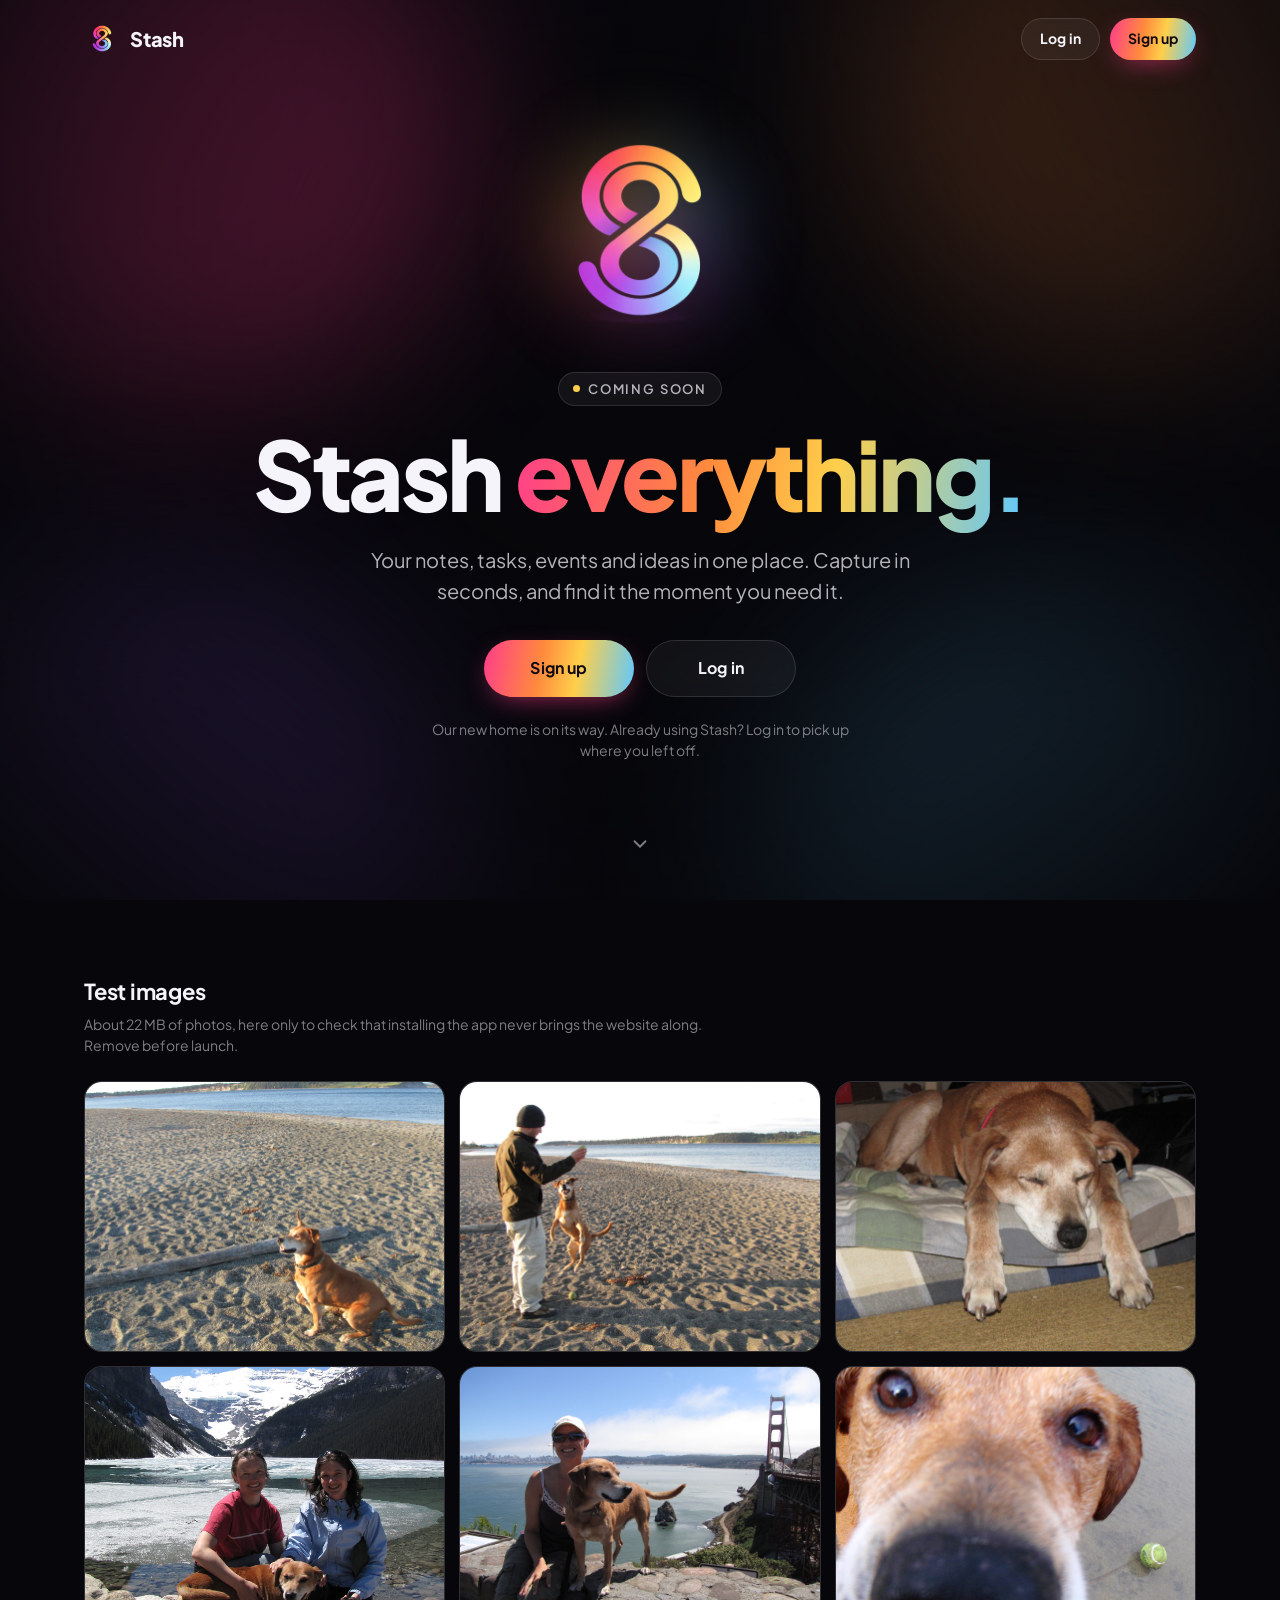
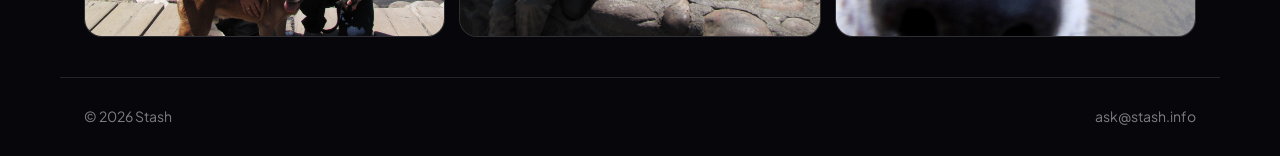
==== index.html @ 08706ed6 "Stash website: coming-soon page for Cloudflare Pages Static site, no build step. Includes the signed" ====
<!doctype html>
<html lang="en">
<head>
  <meta charset="utf-8">
  <meta name="viewport" content="width=device-width, initial-scale=1, viewport-fit=cover">
  <title>Stash — coming soon</title>
  <meta name="description" content="Stash keeps your notes, tasks, events and ideas in one place. Our new home is on its way.">
  <meta name="theme-color" content="#07070b">

  <!-- Signed in? Skip the website and go straight to the app.
       Runs first, before anything draws. Keep in step with 404.html.
       See README.md, "The two rules", before changing anything here. -->
  <script>
    (function () {
      var h = location.hostname;
      // Where the app lives for THIS copy of the site:
      //   stash.info → app.stash.info, retsyn.app → app.retsyn.app, retsyn.ai → app.retsyn.ai
      //   localhost (local preview) → the dev app that restart-app.ps1 runs
      //   *.pages.dev (Cloudflare preview links) → the dev app
      var app =
        h === 'localhost' || h === '127.0.0.1' ? 'http://localhost:8089' :
        /\.pages\.dev$/.test(h) ? 'https://app.retsyn.app' :
        'https://app.' + h.replace(/^www\./, '');
      window.STASH_APP = app;
      // The app sets this cookie on sign-in and deletes it on sign-out.
      // Add ?home to the address to stay on the website while signed in.
      var signedIn = /(?:^|;\s*)stash_signed_in=1(?:;|$)/.test(document.cookie);
      var stay = /[?&]home(?:[=&]|$)/.test(location.search);
      if (signedIn && !stay) location.replace(app + '/');
    })();
  </script>

  <link rel="icon" type="image/png" href="/favicon.png">
  <link rel="preconnect" href="https://fonts.googleapis.com">
  <link rel="preconnect" href="https://fonts.gstatic.com" crossorigin>
  <link href="https://fonts.googleapis.com/css2?family=Plus+Jakarta+Sans:wght@400;500;600;700;800&display=swap" rel="stylesheet">
  <link rel="stylesheet" href="/site.css">
  <script src="/site.js" defer></script>
</head>
<body>
  <div class="glow" aria-hidden="true">
    <span class="blob b1"></span><span class="blob b2"></span><span class="blob b3"></span><span class="blob b4"></span>
  </div>

  <!-- Shown only if someone opens this WEBSITE as a home-screen app (site.js). -->
  <div class="standalone-note" role="note">
    <p>This icon opens the Stash <strong>website</strong>, not the app.</p>
    <a class="btn btn-primary btn-sm" data-app-href="/">Open the Stash app</a>
  </div>

  <header class="topbar">
    <a class="brand" href="/?home" aria-label="Stash home">
      <img src="/img/logo.png" alt="" width="36" height="36">
      <span>Stash</span>
    </a>
    <nav class="topnav" aria-label="Account">
      <a class="btn btn-ghost btn-sm" data-app-href="/login" href="/login">Log in</a>
      <a class="btn btn-primary btn-sm" data-app-href="/signup" href="/signup">Sign up</a>
    </nav>
  </header>

  <main>
    <section class="hero">
      <div class="logo-wrap">
        <img class="logo" src="/img/logo.png" alt="Stash logo" width="240" height="240">
      </div>
      <p class="badge"><span class="dot" aria-hidden="true"></span>Coming soon</p>
      <h1>Stash <span class="grad">everything.</span></h1>
      <p class="lede">
        Your notes, tasks, events and ideas in one place.
        Capture in seconds, and find it the moment you need it.
      </p>
      <div class="cta">
        <a class="btn btn-primary btn-lg" data-app-href="/signup" href="/signup">Sign up</a>
        <a class="btn btn-ghost btn-lg" data-app-href="/login" href="/login">Log in</a>
      </div>
      <p class="fineprint">Our new home is on its way. Already using Stash? Log in to pick up where you left off.</p>
      <a class="scroll-hint" href="#test-gallery" aria-label="Scroll down">
        <svg viewBox="0 0 24 24" width="22" height="22" aria-hidden="true"><path d="M6 9l6 6 6-6" fill="none" stroke="currentColor" stroke-width="2" stroke-linecap="round" stroke-linejoin="round"/></svg>
      </a>
    </section>

    <!-- TEST ONLY — remove before launch (and delete img/test/).
         About 22 MB of photos, loaded on every visit on purpose. They prove
         that installing the app never takes the website with it: after
         visiting this page and then installing Stash, the app's storage
         must contain none of these files. -->
    <section id="test-gallery" class="gallery">
      <div class="gallery-head">
        <h2>Test images</h2>
        <p>About 22 MB of photos, here only to check that installing the app never brings the website along. Remove before launch.</p>
      </div>
      <div class="grid">
        <img src="/img/test/buddy-01.jpg" alt="Test photo 1" loading="eager" decoding="async">
        <img src="/img/test/buddy-02.jpg" alt="Test photo 2" loading="eager" decoding="async">
        <img src="/img/test/buddy-03.jpg" alt="Test photo 3" loading="eager" decoding="async">
        <img src="/img/test/buddy-04.jpg" alt="Test photo 4" loading="eager" decoding="async">
        <img src="/img/test/buddy-05.jpg" alt="Test photo 5" loading="eager" decoding="async">
        <img src="/img/test/buddy-06.jpg" alt="Test photo 6" loading="eager" decoding="async">
      </div>
    </section>
  </main>

  <footer class="footer">
    <span>© <span data-year>2026</span> Stash</span>
    <a href="mailto:ask@stash.info">ask@stash.info</a>
  </footer>
</body>
</html>
---- site.css ----
/* Stash website — coming soon page.
   Colours are taken from the logo's gradient. */

:root {
  --bg: #07070b;
  --ink: #f5f4fa;
  --ink-soft: rgba(245, 244, 250, 0.72);
  --ink-faint: rgba(245, 244, 250, 0.5);
  --line: rgba(255, 255, 255, 0.12);
  --panel: rgba(255, 255, 255, 0.05);

  --pink: #ff3d8b;
  --orange: #ff8a3d;
  --yellow: #ffcf4a;
  --sky: #5ec8ff;
  --violet: #9b5cf6;
  --brand-grad: linear-gradient(100deg, var(--pink) 0%, var(--orange) 38%, var(--yellow) 62%, var(--sky) 100%);

  --radius: 999px;
  --font: "Plus Jakarta Sans", system-ui, -apple-system, "Segoe UI", Roboto, sans-serif;
}

*, *::before, *::after { box-sizing: border-box; }

html { color-scheme: dark; scroll-behavior: smooth; }

body {
  margin: 0;
  min-height: 100vh;
  background: var(--bg);
  color: var(--ink);
  font-family: var(--font);
  font-size: 16px;
  line-height: 1.55;
  -webkit-font-smoothing: antialiased;
  overflow-x: hidden;
}

img { display: block; max-width: 100%; }
a { color: inherit; }

/* ── Background glow ───────────────────────────────────────────── */
.glow {
  position: fixed;
  inset: 0;
  z-index: -1;
  overflow: hidden;
  pointer-events: none;
}
.glow::after { /* soft vignette so the edges settle into black */
  content: "";
  position: absolute;
  inset: 0;
  background: radial-gradient(ellipse at 50% 35%, transparent 0%, rgba(7, 7, 11, 0.55) 60%, var(--bg) 100%);
}
.blob {
  position: absolute;
  width: 46vmax;
  height: 46vmax;
  border-radius: 50%;
  filter: blur(90px);
  opacity: 0.38;
  will-change: transform;
}
.b1 { background: var(--pink);   top: -14vmax; left: -10vmax; animation: drift1 26s ease-in-out infinite alternate; }
.b2 { background: var(--orange); top: -18vmax; right: -14vmax; opacity: 0.3; animation: drift2 30s ease-in-out infinite alternate; }
.b3 { background: var(--sky);    bottom: -22vmax; right: -6vmax; opacity: 0.28; animation: drift3 34s ease-in-out infinite alternate; }
.b4 { background: var(--violet); bottom: -20vmax; left: -12vmax; opacity: 0.32; animation: drift1 38s ease-in-out infinite alternate-reverse; }

@keyframes drift1 { to { transform: translate(8vmax, 6vmax) scale(1.08); } }
@keyframes drift2 { to { transform: translate(-7vmax, 8vmax) scale(0.94); } }
@keyframes drift3 { to { transform: translate(-9vmax, -5vmax) scale(1.06); } }

/* ── Buttons ───────────────────────────────────────────────────── */
.btn {
  display: inline-flex;
  align-items: center;
  justify-content: center;
  gap: 8px;
  border-radius: var(--radius);
  font-weight: 700;
  letter-spacing: 0.01em;
  text-decoration: none;
  white-space: nowrap;
  transition: transform 0.15s ease, box-shadow 0.2s ease, background-color 0.2s ease, border-color 0.2s ease;
}
.btn:focus-visible { outline: 2px solid var(--yellow); outline-offset: 3px; }
.btn:active { transform: translateY(1px); }

.btn-sm { padding: 9px 18px; font-size: 14px; }
.btn-lg { padding: 15px 30px; font-size: 16px; min-width: 150px; }

.btn-primary {
  color: #120a12;
  background: var(--brand-grad);
  box-shadow: 0 8px 28px -10px rgba(255, 61, 139, 0.75);
}
.btn-primary:hover { transform: translateY(-1px); box-shadow: 0 12px 34px -10px rgba(255, 138, 61, 0.85); }

.btn-ghost {
  color: var(--ink);
  background: var(--panel);
  border: 1px solid var(--line);
  backdrop-filter: blur(8px);
  -webkit-backdrop-filter: blur(8px);
}
.btn-ghost:hover { background: rgba(255, 255, 255, 0.1); border-color: rgba(255, 255, 255, 0.24); }

/* ── Top bar ───────────────────────────────────────────────────── */
.topbar {
  display: flex;
  align-items: center;
  justify-content: space-between;
  gap: 16px;
  max-width: 1160px;
  margin: 0 auto;
  padding: max(18px, env(safe-area-inset-top)) 24px 18px;
}
.brand {
  display: inline-flex;
  align-items: center;
  gap: 10px;
  text-decoration: none;
  font-weight: 800;
  font-size: 20px;
  letter-spacing: -0.01em;
}
.brand img { mix-blend-mode: screen; } /* the logo file has a black square behind it */
.topnav { display: flex; gap: 10px; }

/* ── Hero ──────────────────────────────────────────────────────── */
.hero {
  display: flex;
  flex-direction: column;
  align-items: center;
  text-align: center;
  min-height: calc(100vh - 76px);
  min-height: calc(100svh - 76px);
  padding: 4vh 24px 40px;
}

.logo-wrap { position: relative; margin-bottom: 18px; }
.logo-wrap::before { /* halo behind the mark */
  content: "";
  position: absolute;
  inset: 18%;
  border-radius: 50%;
  background: conic-gradient(from 200deg, var(--pink), var(--orange), var(--yellow), var(--sky), var(--violet), var(--pink));
  filter: blur(46px);
  opacity: 0.45;
  animation: pulse 6s ease-in-out infinite;
}
.logo {
  position: relative;
  width: clamp(150px, 22vw, 240px);
  height: auto;
  mix-blend-mode: screen;
  animation: float 7s ease-in-out infinite;
}
@keyframes float { 50% { transform: translateY(-8px); } }
@keyframes pulse { 50% { opacity: 0.62; transform: scale(1.06); } }

.badge {
  display: inline-flex;
  align-items: center;
  gap: 8px;
  margin: 0 0 18px;
  padding: 6px 14px;
  border: 1px solid var(--line);
  border-radius: var(--radius);
  background: var(--panel);
  color: var(--ink-soft);
  font-size: 13px;
  font-weight: 600;
  letter-spacing: 0.14em;
  text-transform: uppercase;
}
.badge .dot {
  width: 7px;
  height: 7px;
  border-radius: 50%;
  background: var(--yellow);
  box-shadow: 0 0 0 0 rgba(255, 207, 74, 0.7);
  animation: ping 2.2s ease-out infinite;
}
@keyframes ping { 70%, 100% { box-shadow: 0 0 0 9px rgba(255, 207, 74, 0); } }

h1 {
  margin: 0;
  font-size: clamp(44px, 8.4vw, 96px);
  line-height: 1.02;
  font-weight: 800;
  letter-spacing: -0.035em;
}
.grad {
  background: var(--brand-grad);
  -webkit-background-clip: text;
  background-clip: text;
  color: transparent;
}

.lede {
  max-width: 560px;
  margin: 22px auto 0;
  color: var(--ink-soft);
  font-size: clamp(17px, 2vw, 20px);
}

.cta {
  display: flex;
  flex-wrap: wrap;
  justify-content: center;
  gap: 12px;
  margin-top: 34px;
}

.fineprint {
  max-width: 420px;
  margin: 22px auto 0;
  color: var(--ink-faint);
  font-size: 14px;
}

.scroll-hint {
  margin-top: auto;
  padding-top: 32px;
  color: var(--ink-faint);
  animation: bob 2.4s ease-in-out infinite;
}
.scroll-hint:hover { color: var(--ink); }
@keyframes bob { 50% { transform: translateY(5px); } }

/* ── Test gallery (TEST ONLY — remove before launch) ───────────── */
.gallery {
  max-width: 1160px;
  margin: 0 auto;
  padding: 72px 24px 40px;
}
.gallery-head { max-width: 640px; margin-bottom: 24px; }
.gallery h2 { margin: 0 0 6px; font-size: 22px; letter-spacing: -0.01em; }
.gallery p { margin: 0; color: var(--ink-faint); font-size: 14px; }
.grid {
  display: grid;
  grid-template-columns: repeat(auto-fill, minmax(min(100%, 320px), 1fr));
  gap: 14px;
}
.grid img {
  width: 100%;
  aspect-ratio: 4 / 3;
  object-fit: cover;
  border-radius: 18px;
  border: 1px solid var(--line);
  background: var(--panel);
}

/* ── Footer ────────────────────────────────────────────────────── */
.footer {
  display: flex;
  flex-wrap: wrap;
  justify-content: space-between;
  gap: 12px;
  max-width: 1160px;
  margin: 0 auto;
  padding: 28px 24px max(28px, env(safe-area-inset-bottom));
  border-top: 1px solid var(--line);
  color: var(--ink-faint);
  font-size: 14px;
}
.footer a { text-decoration: none; }
.footer a:hover { color: var(--ink); }

/* ── Opened as a home-screen app (site.js adds .is-standalone) ── */
.standalone-note { display: none; }
.is-standalone .standalone-note {
  display: flex;
  flex-wrap: wrap;
  align-items: center;
  justify-content: center;
  gap: 10px 16px;
  padding: max(12px, env(safe-area-inset-top)) 16px 12px;
  background: rgba(255, 255, 255, 0.08);
  border-bottom: 1px solid var(--line);
  text-align: center;
  font-size: 14px;
}
.standalone-note p { margin: 0; }

/* ── Simple page (404) ─────────────────────────────────────────── */
.simple {
  display: flex;
  flex-direction: column;
  align-items: center;
  justify-content: center;
  gap: 18px;
  min-height: 70vh;
  padding: 40px 24px;
  text-align: center;
}
.simple h1 { font-size: clamp(36px, 6vw, 56px); }
.simple p { margin: 0; color: var(--ink-soft); }

/* ── Phones ────────────────────────────────────────────────────── */
@media (max-width: 520px) {
  .topbar { padding-left: 16px; padding-right: 16px; }
  .brand span { display: none; }
  .btn-sm { padding: 8px 14px; }
  .hero { padding: 2vh 16px 32px; }
  .cta { flex-direction: column; width: 100%; max-width: 320px; }
  .btn-lg { width: 100%; }
  .gallery { padding: 56px 16px 32px; }
  .footer { padding-left: 16px; padding-right: 16px; }
}

@media (prefers-reduced-motion: reduce) {
  *, *::before, *::after { animation: none !important; transition: none !important; }
  html { scroll-behavior: auto; }
}
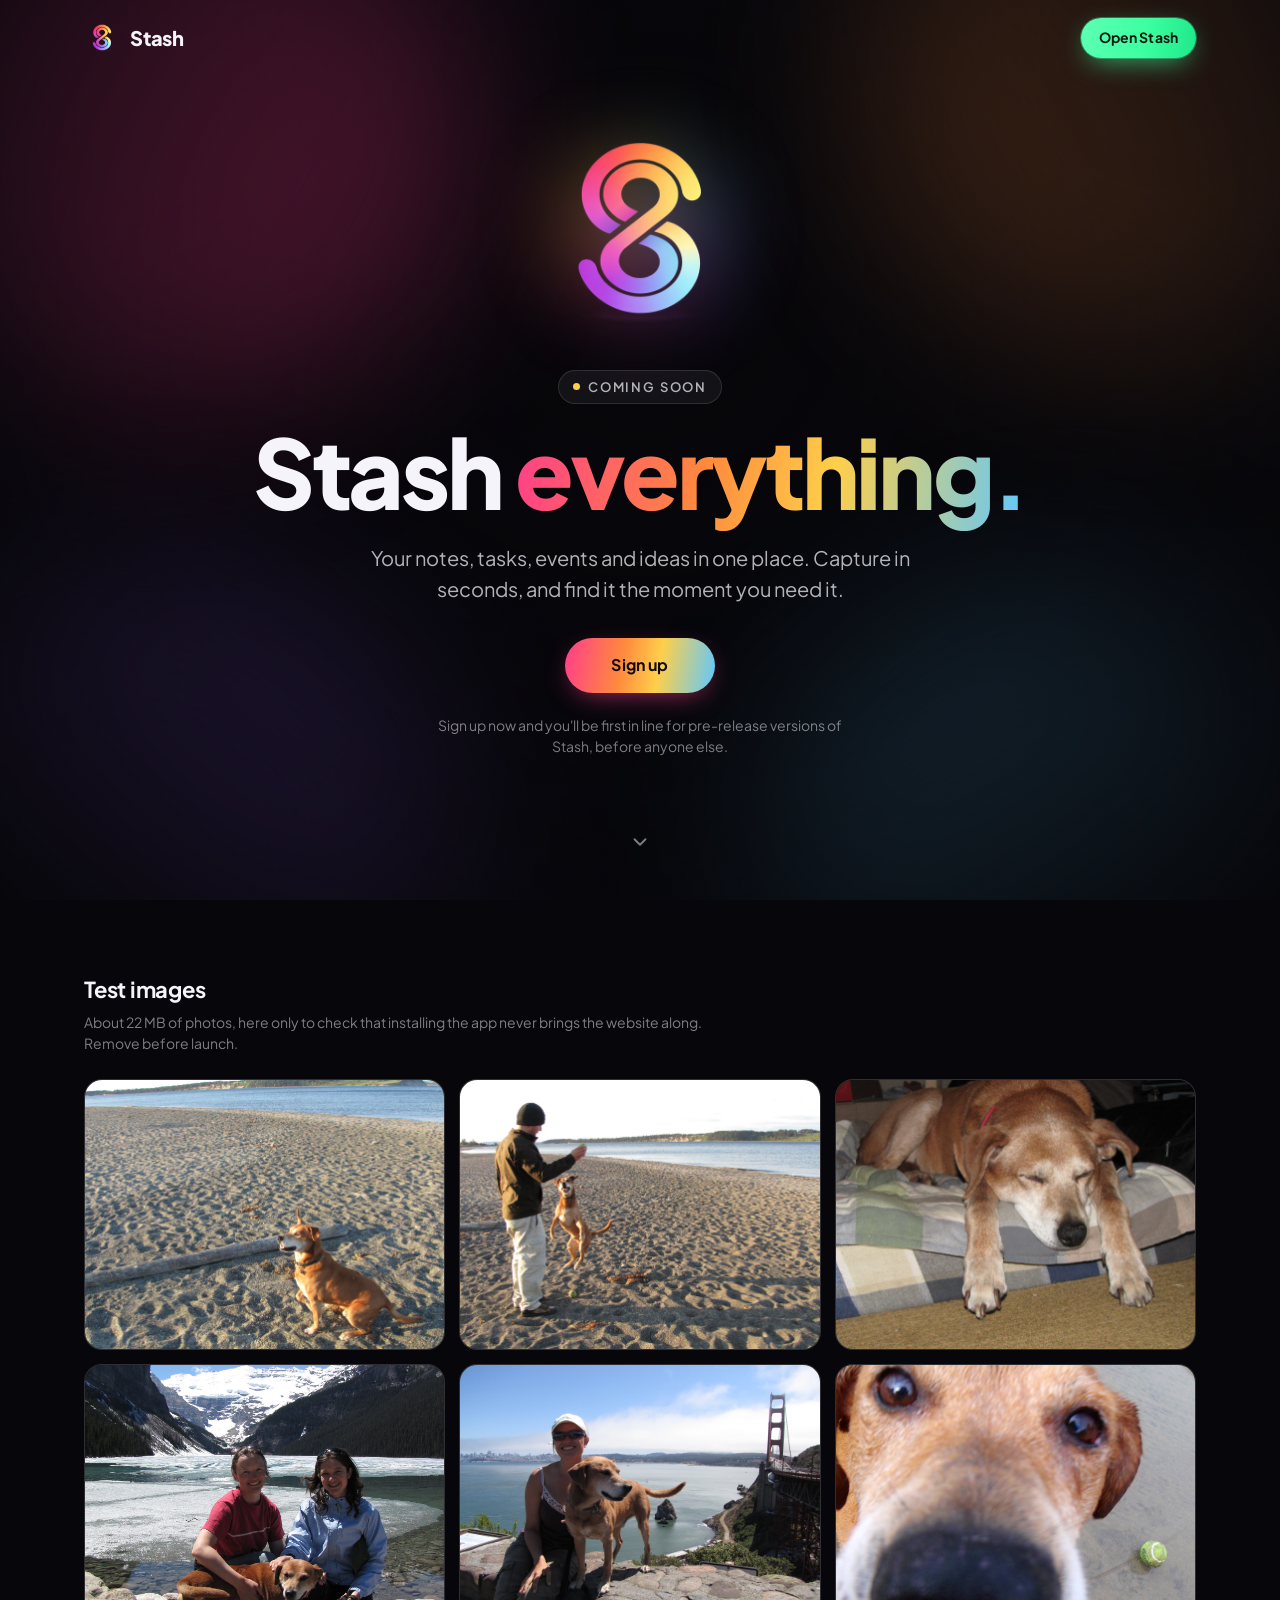
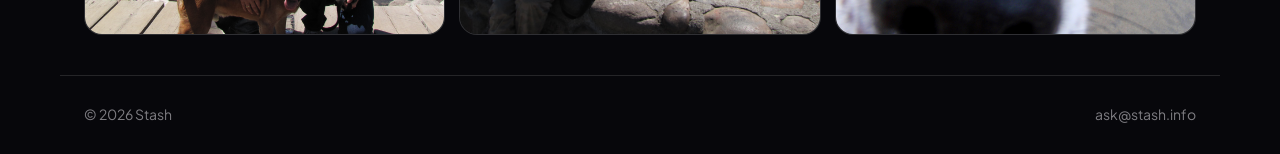
==== commit 9b69cf10: "." ====
--- a/index.html
+++ b/index.html
@@ -54,8 +54,7 @@
       <span>Stash</span>
     </a>
     <nav class="topnav" aria-label="Account">
-      <a class="btn btn-ghost btn-sm" data-app-href="/login" href="/login">Log in</a>
-      <a class="btn btn-primary btn-sm" data-app-href="/signup" href="/signup">Sign up</a>
+      <a class="btn btn-neon btn-sm" data-app-href="/" href="/">Open Stash</a>
     </nav>
   </header>
 
@@ -72,9 +71,8 @@
       </p>
       <div class="cta">
         <a class="btn btn-primary btn-lg" data-app-href="/signup" href="/signup">Sign up</a>
-        <a class="btn btn-ghost btn-lg" data-app-href="/login" href="/login">Log in</a>
       </div>
-      <p class="fineprint">Our new home is on its way. Already using Stash? Log in to pick up where you left off.</p>
+      <p class="fineprint">Sign up now and you'll be first in line for pre-release versions of Stash, before anyone else.</p>
       <a class="scroll-hint" href="#test-gallery" aria-label="Scroll down">
         <svg viewBox="0 0 24 24" width="22" height="22" aria-hidden="true"><path d="M6 9l6 6 6-6" fill="none" stroke="currentColor" stroke-width="2" stroke-linecap="round" stroke-linejoin="round"/></svg>
       </a>
--- a/site.css
+++ b/site.css
@@ -14,6 +14,7 @@
   --yellow: #ffcf4a;
   --sky: #5ec8ff;
   --violet: #9b5cf6;
+  --green: #3dffa0;  /* neon green for "Open Stash" */
   --brand-grad: linear-gradient(100deg, var(--pink) 0%, var(--orange) 38%, var(--yellow) 62%, var(--sky) 100%);
 
   --radius: 999px;
@@ -105,6 +106,13 @@
   -webkit-backdrop-filter: blur(8px);
 }
 .btn-ghost:hover { background: rgba(255, 255, 255, 0.1); border-color: rgba(255, 255, 255, 0.24); }
+
+.btn-neon {
+  color: #061a0f;
+  background: linear-gradient(100deg, #5dffb5 0%, var(--green) 55%, #1ee88a 100%);
+  box-shadow: 0 0 0 1px rgba(61, 255, 160, 0.35), 0 8px 28px -8px rgba(61, 255, 160, 0.8);
+}
+.btn-neon:hover { transform: translateY(-1px); box-shadow: 0 0 0 1px rgba(61, 255, 160, 0.5), 0 12px 36px -8px rgba(61, 255, 160, 0.95); }
 
 /* ── Top bar ───────────────────────────────────────────────────── */
 .topbar {
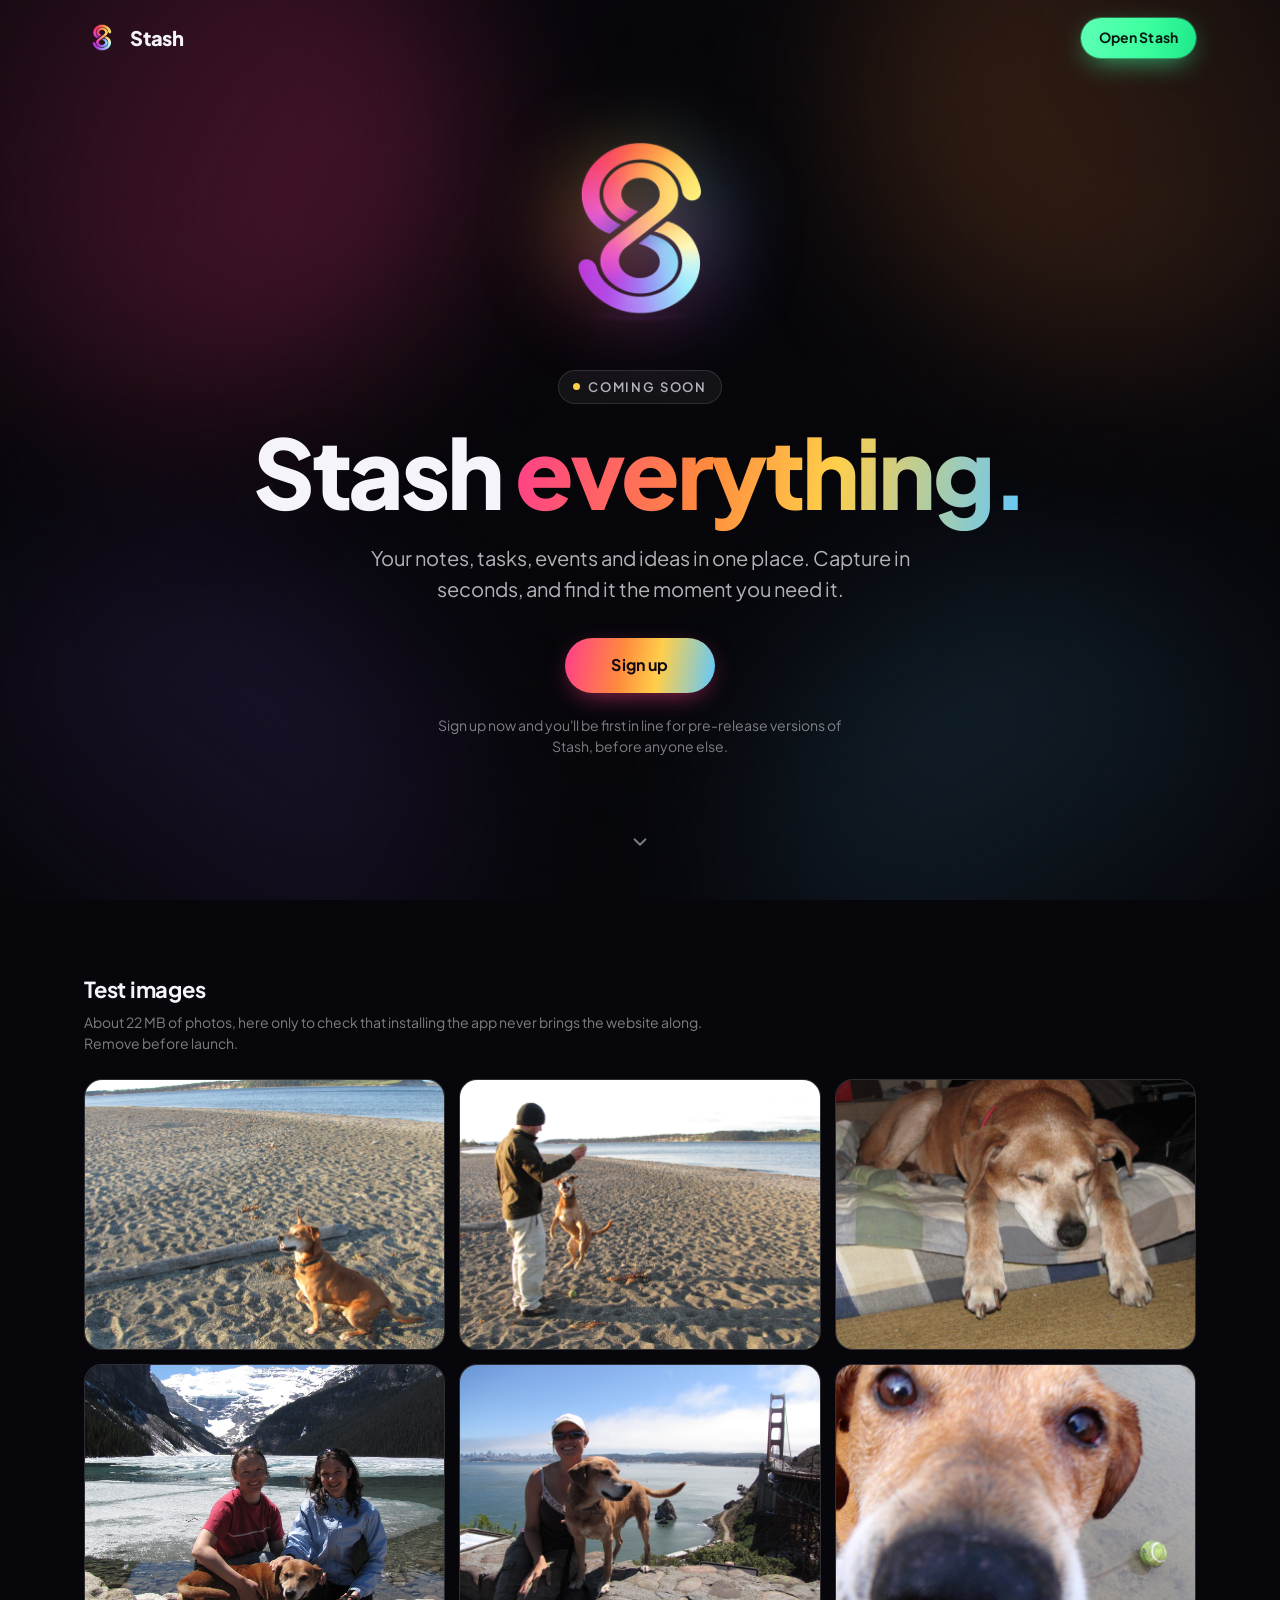
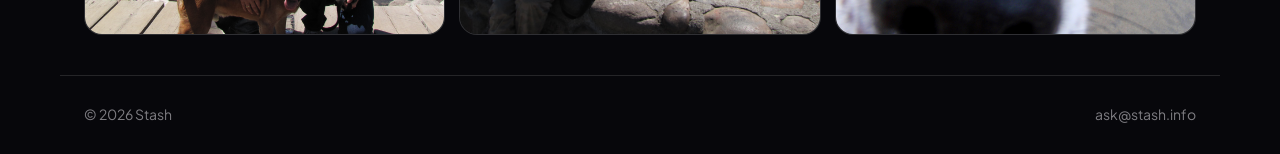
==== commit 59cd1b73: "." ====
--- a/index.html
+++ b/index.html
@@ -34,8 +34,8 @@
   <link rel="preconnect" href="https://fonts.googleapis.com">
   <link rel="preconnect" href="https://fonts.gstatic.com" crossorigin>
   <link href="https://fonts.googleapis.com/css2?family=Plus+Jakarta+Sans:wght@400;500;600;700;800&display=swap" rel="stylesheet">
-  <link rel="stylesheet" href="/site.css">
-  <script src="/site.js" defer></script>
+  <link rel="stylesheet" href="/site.css?v=2">
+  <script src="/site.js?v=2" defer></script>
 </head>
 <body>
   <div class="glow" aria-hidden="true">
--- a/site.css
+++ b/site.css
@@ -109,6 +109,7 @@
 
 .btn-neon {
   color: #061a0f;
+  background-color: var(--green);
   background: linear-gradient(100deg, #5dffb5 0%, var(--green) 55%, #1ee88a 100%);
   box-shadow: 0 0 0 1px rgba(61, 255, 160, 0.35), 0 8px 28px -8px rgba(61, 255, 160, 0.8);
 }
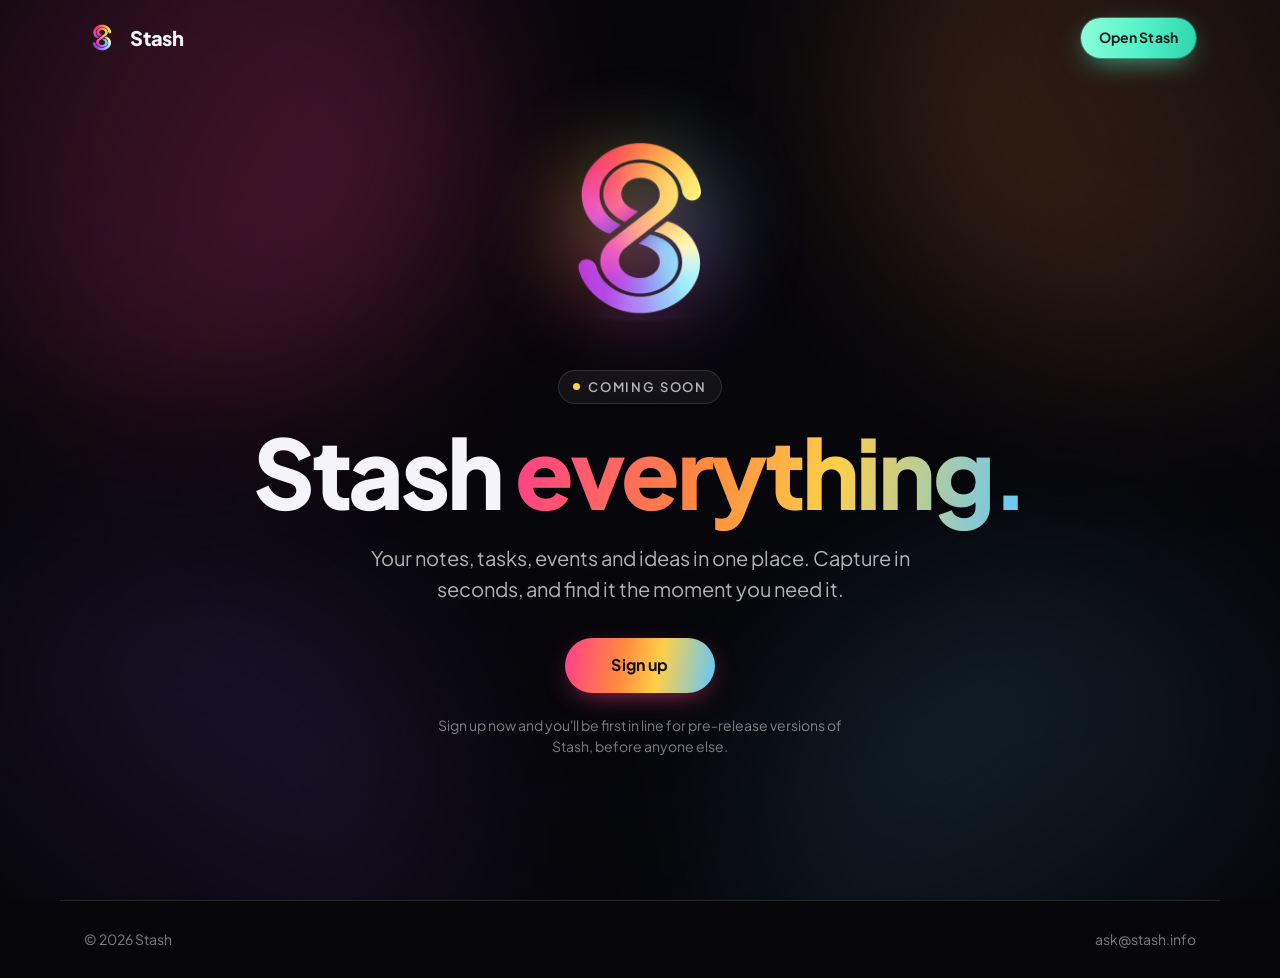
==== commit 7e6b8955: "." ====
--- a/index.html
+++ b/index.html
@@ -73,29 +73,6 @@
         <a class="btn btn-primary btn-lg" data-app-href="/signup" href="/signup">Sign up</a>
       </div>
       <p class="fineprint">Sign up now and you'll be first in line for pre-release versions of Stash, before anyone else.</p>
-      <a class="scroll-hint" href="#test-gallery" aria-label="Scroll down">
-        <svg viewBox="0 0 24 24" width="22" height="22" aria-hidden="true"><path d="M6 9l6 6 6-6" fill="none" stroke="currentColor" stroke-width="2" stroke-linecap="round" stroke-linejoin="round"/></svg>
-      </a>
-    </section>
-
-    <!-- TEST ONLY — remove before launch (and delete img/test/).
-         About 22 MB of photos, loaded on every visit on purpose. They prove
-         that installing the app never takes the website with it: after
-         visiting this page and then installing Stash, the app's storage
-         must contain none of these files. -->
-    <section id="test-gallery" class="gallery">
-      <div class="gallery-head">
-        <h2>Test images</h2>
-        <p>About 22 MB of photos, here only to check that installing the app never brings the website along. Remove before launch.</p>
-      </div>
-      <div class="grid">
-        <img src="/img/test/buddy-01.jpg" alt="Test photo 1" loading="eager" decoding="async">
-        <img src="/img/test/buddy-02.jpg" alt="Test photo 2" loading="eager" decoding="async">
-        <img src="/img/test/buddy-03.jpg" alt="Test photo 3" loading="eager" decoding="async">
-        <img src="/img/test/buddy-04.jpg" alt="Test photo 4" loading="eager" decoding="async">
-        <img src="/img/test/buddy-05.jpg" alt="Test photo 5" loading="eager" decoding="async">
-        <img src="/img/test/buddy-06.jpg" alt="Test photo 6" loading="eager" decoding="async">
-      </div>
     </section>
   </main>
 
--- a/site.css
+++ b/site.css
@@ -14,7 +14,7 @@
   --yellow: #ffcf4a;
   --sky: #5ec8ff;
   --violet: #9b5cf6;
-  --green: #3dffa0;  /* neon green for "Open Stash" */
+  --green: #52f0c6;  /* mint green for "Open Stash" */
   --brand-grad: linear-gradient(100deg, var(--pink) 0%, var(--orange) 38%, var(--yellow) 62%, var(--sky) 100%);
 
   --radius: 999px;
@@ -108,12 +108,12 @@
 .btn-ghost:hover { background: rgba(255, 255, 255, 0.1); border-color: rgba(255, 255, 255, 0.24); }
 
 .btn-neon {
-  color: #061a0f;
+  color: #04201a;
   background-color: var(--green);
-  background: linear-gradient(100deg, #5dffb5 0%, var(--green) 55%, #1ee88a 100%);
-  box-shadow: 0 0 0 1px rgba(61, 255, 160, 0.35), 0 8px 28px -8px rgba(61, 255, 160, 0.8);
-}
-.btn-neon:hover { transform: translateY(-1px); box-shadow: 0 0 0 1px rgba(61, 255, 160, 0.5), 0 12px 36px -8px rgba(61, 255, 160, 0.95); }
+  background: linear-gradient(100deg, #8dffd9 0%, var(--green) 55%, #2fd4ad 100%);
+  box-shadow: 0 0 0 1px rgba(82, 240, 198, 0.35), 0 8px 28px -8px rgba(82, 240, 198, 0.8);
+}
+.btn-neon:hover { transform: translateY(-1px); box-shadow: 0 0 0 1px rgba(82, 240, 198, 0.5), 0 12px 36px -8px rgba(82, 240, 198, 0.95); }
 
 /* ── Top bar ───────────────────────────────────────────────────── */
 .topbar {
@@ -230,38 +230,6 @@
   font-size: 14px;
 }
 
-.scroll-hint {
-  margin-top: auto;
-  padding-top: 32px;
-  color: var(--ink-faint);
-  animation: bob 2.4s ease-in-out infinite;
-}
-.scroll-hint:hover { color: var(--ink); }
-@keyframes bob { 50% { transform: translateY(5px); } }
-
-/* ── Test gallery (TEST ONLY — remove before launch) ───────────── */
-.gallery {
-  max-width: 1160px;
-  margin: 0 auto;
-  padding: 72px 24px 40px;
-}
-.gallery-head { max-width: 640px; margin-bottom: 24px; }
-.gallery h2 { margin: 0 0 6px; font-size: 22px; letter-spacing: -0.01em; }
-.gallery p { margin: 0; color: var(--ink-faint); font-size: 14px; }
-.grid {
-  display: grid;
-  grid-template-columns: repeat(auto-fill, minmax(min(100%, 320px), 1fr));
-  gap: 14px;
-}
-.grid img {
-  width: 100%;
-  aspect-ratio: 4 / 3;
-  object-fit: cover;
-  border-radius: 18px;
-  border: 1px solid var(--line);
-  background: var(--panel);
-}
-
 /* ── Footer ────────────────────────────────────────────────────── */
 .footer {
   display: flex;
@@ -316,7 +284,6 @@
   .hero { padding: 2vh 16px 32px; }
   .cta { flex-direction: column; width: 100%; max-width: 320px; }
   .btn-lg { width: 100%; }
-  .gallery { padding: 56px 16px 32px; }
   .footer { padding-left: 16px; padding-right: 16px; }
 }
 
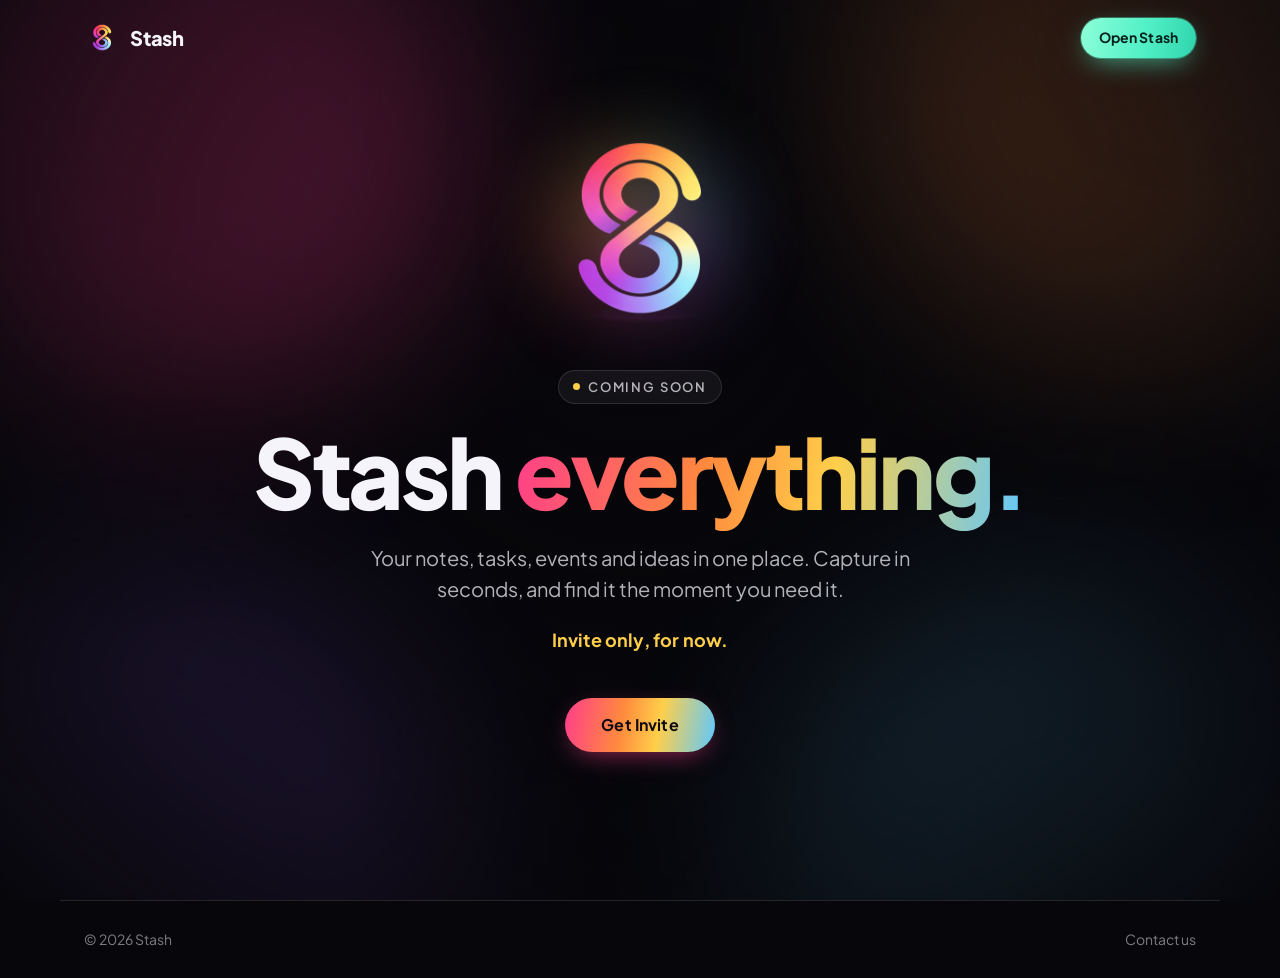
==== commit da2ac8bc: "." ====
--- a/index.html
+++ b/index.html
@@ -34,7 +34,7 @@
   <link rel="preconnect" href="https://fonts.googleapis.com">
   <link rel="preconnect" href="https://fonts.gstatic.com" crossorigin>
   <link href="https://fonts.googleapis.com/css2?family=Plus+Jakarta+Sans:wght@400;500;600;700;800&display=swap" rel="stylesheet">
-  <link rel="stylesheet" href="/site.css?v=2">
+  <link rel="stylesheet" href="/site.css?v=3">
   <script src="/site.js?v=2" defer></script>
 </head>
 <body>
@@ -69,16 +69,16 @@
         Your notes, tasks, events and ideas in one place.
         Capture in seconds, and find it the moment you need it.
       </p>
+      <p class="gate-note">Invite only, for now.</p>
       <div class="cta">
-        <a class="btn btn-primary btn-lg" data-app-href="/signup" href="/signup">Sign up</a>
+        <a class="btn btn-primary btn-lg" href="/waitlist.html">Get Invite</a>
       </div>
-      <p class="fineprint">Sign up now and you'll be first in line for pre-release versions of Stash, before anyone else.</p>
     </section>
   </main>
 
   <footer class="footer">
     <span>© <span data-year>2026</span> Stash</span>
-    <a href="mailto:ask@stash.info">ask@stash.info</a>
+    <a href="/contact.html">Contact us</a>
   </footer>
 </body>
 </html>
--- a/site.css
+++ b/site.css
@@ -291,3 +291,20 @@
   *, *::before, *::after { animation: none !important; transition: none !important; }
   html { scroll-behavior: auto; }
 }
+
+/* Waitlist + contact forms (waitlist.html, contact.html) */
+.waitlist { width: min(440px, 100%); margin: 26px auto 0; text-align: left; display: grid; gap: 14px; }
+.waitlist label { display: grid; gap: 6px; font-size: 14px; font-weight: 600; color: var(--ink-soft); }
+.waitlist input, .waitlist textarea {
+  font: inherit; font-size: 16px; color: var(--ink);
+  background: var(--panel); border: 1px solid var(--line); border-radius: 16px;
+  padding: 12px 14px; width: 100%; box-sizing: border-box; resize: vertical;
+}
+.waitlist input:focus, .waitlist textarea:focus { outline: 2px solid var(--yellow); outline-offset: 1px; border-color: transparent; }
+.waitlist .cta { margin-top: 6px; }
+.form-error { color: var(--orange); font-size: 14px; margin: 0; }
+.waitlist-done h2 { margin: 26px 0 8px; font-size: 26px; }
+.fineprint a, .waitlist-done a, .form-error a { color: var(--sky); }
+.waitlist .cf-turnstile { justify-self: center; }
+.waitlist[hidden], .waitlist-done[hidden], .form-error[hidden] { display: none !important; }
+.gate-note { margin: 22px 0 10px; font-size: 18px; font-weight: 700; color: var(--yellow); letter-spacing: 0.01em; }
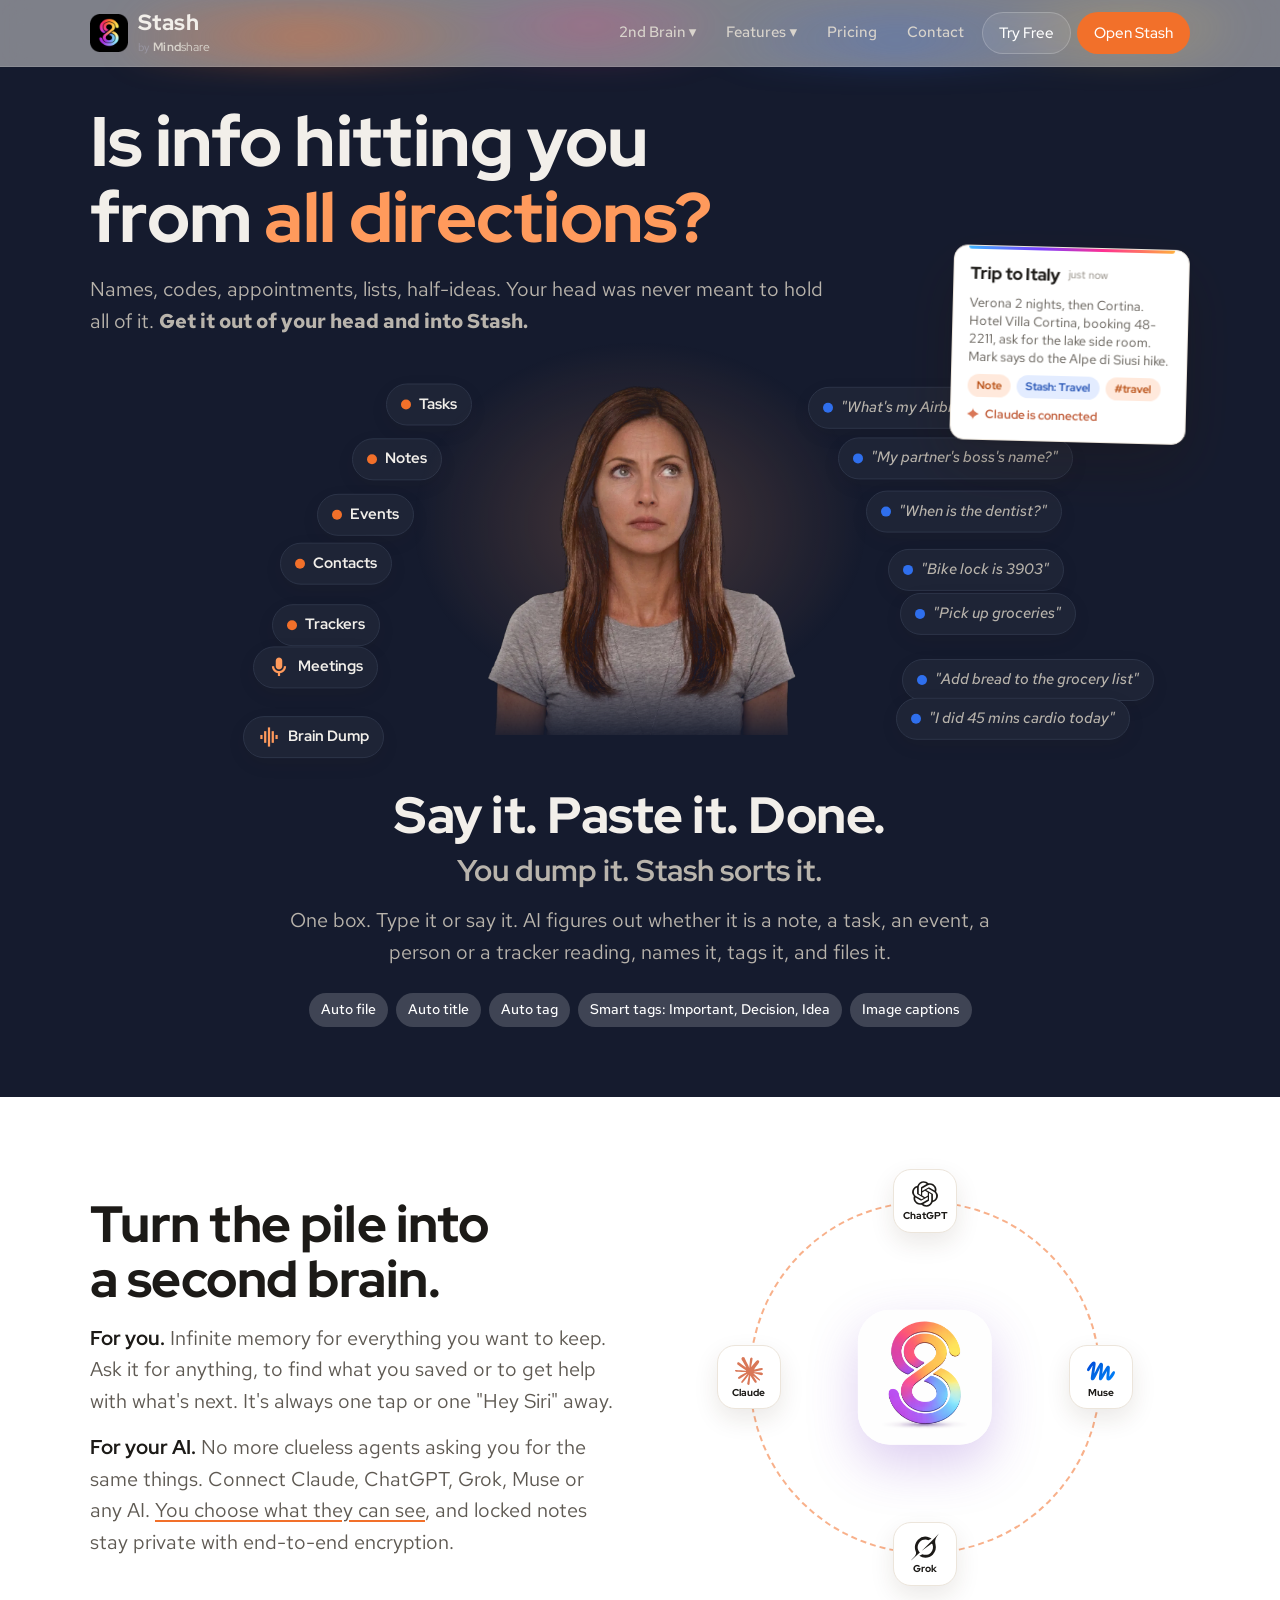
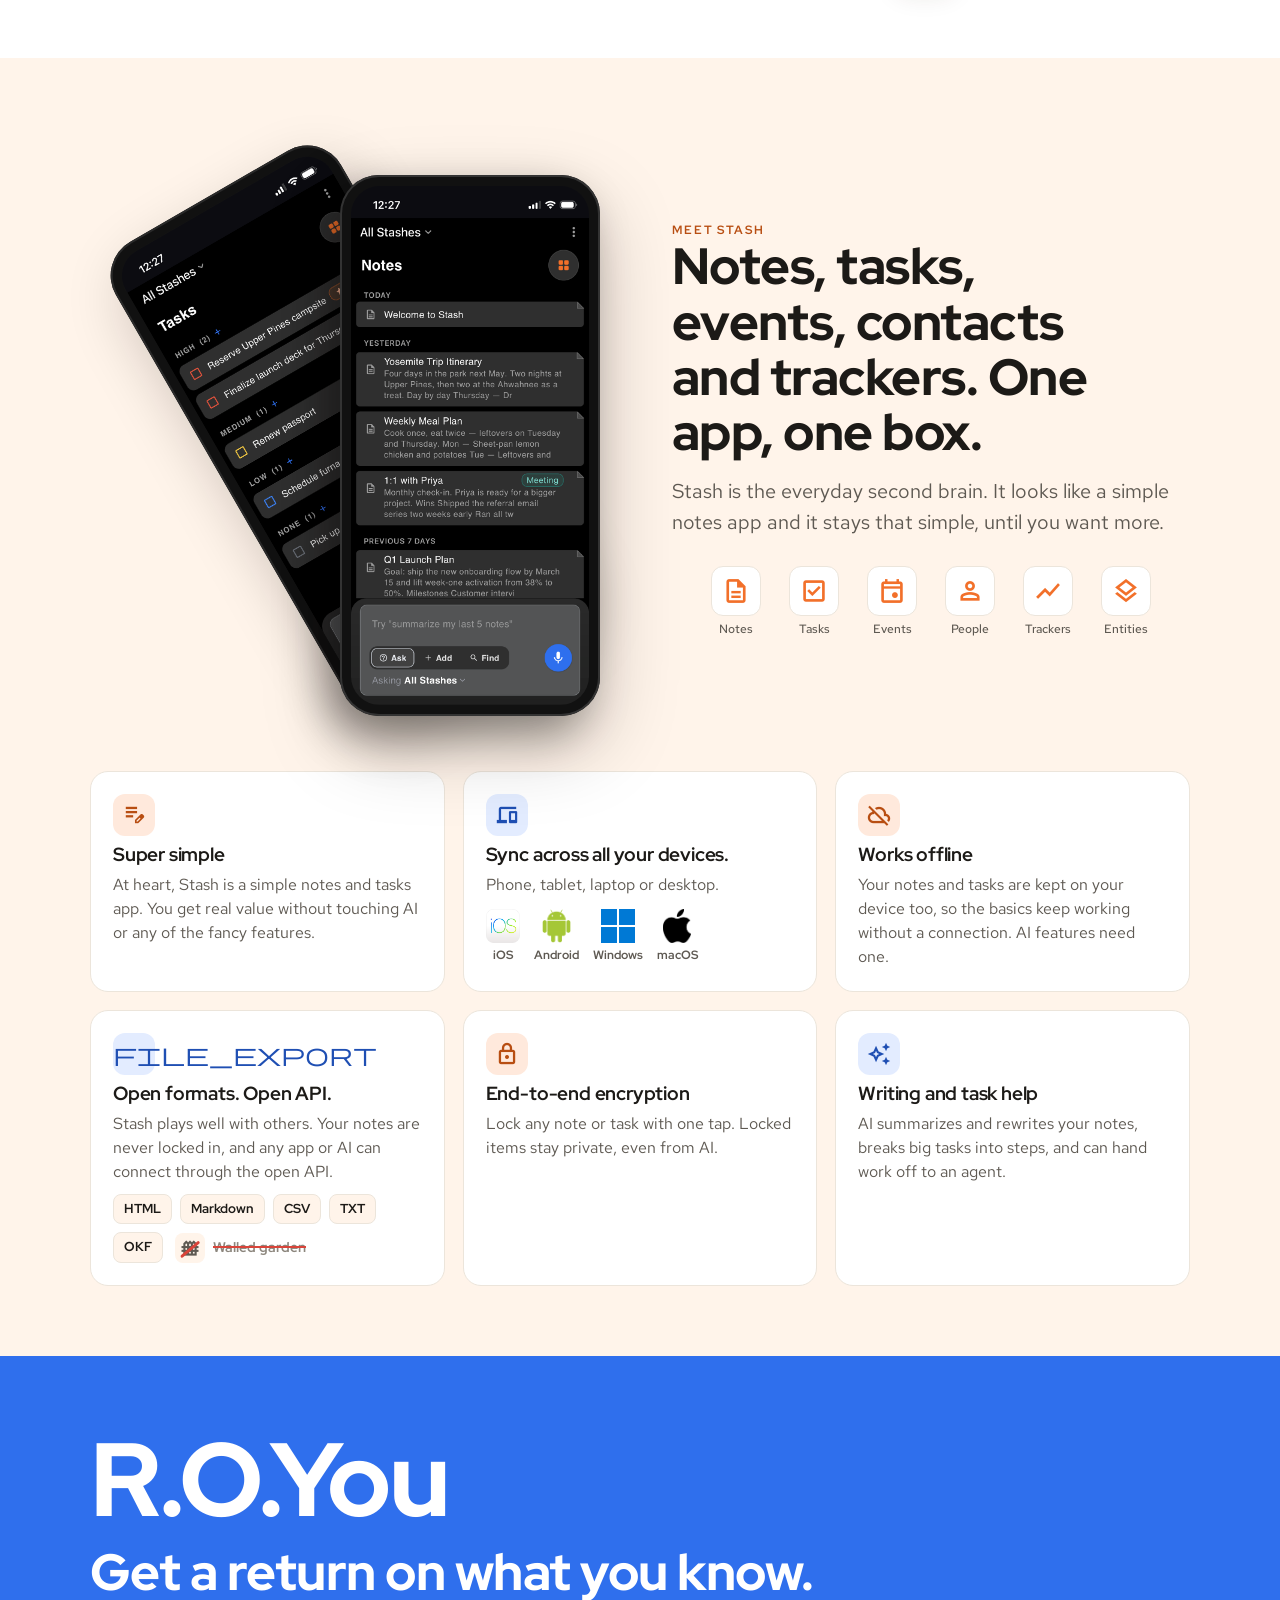
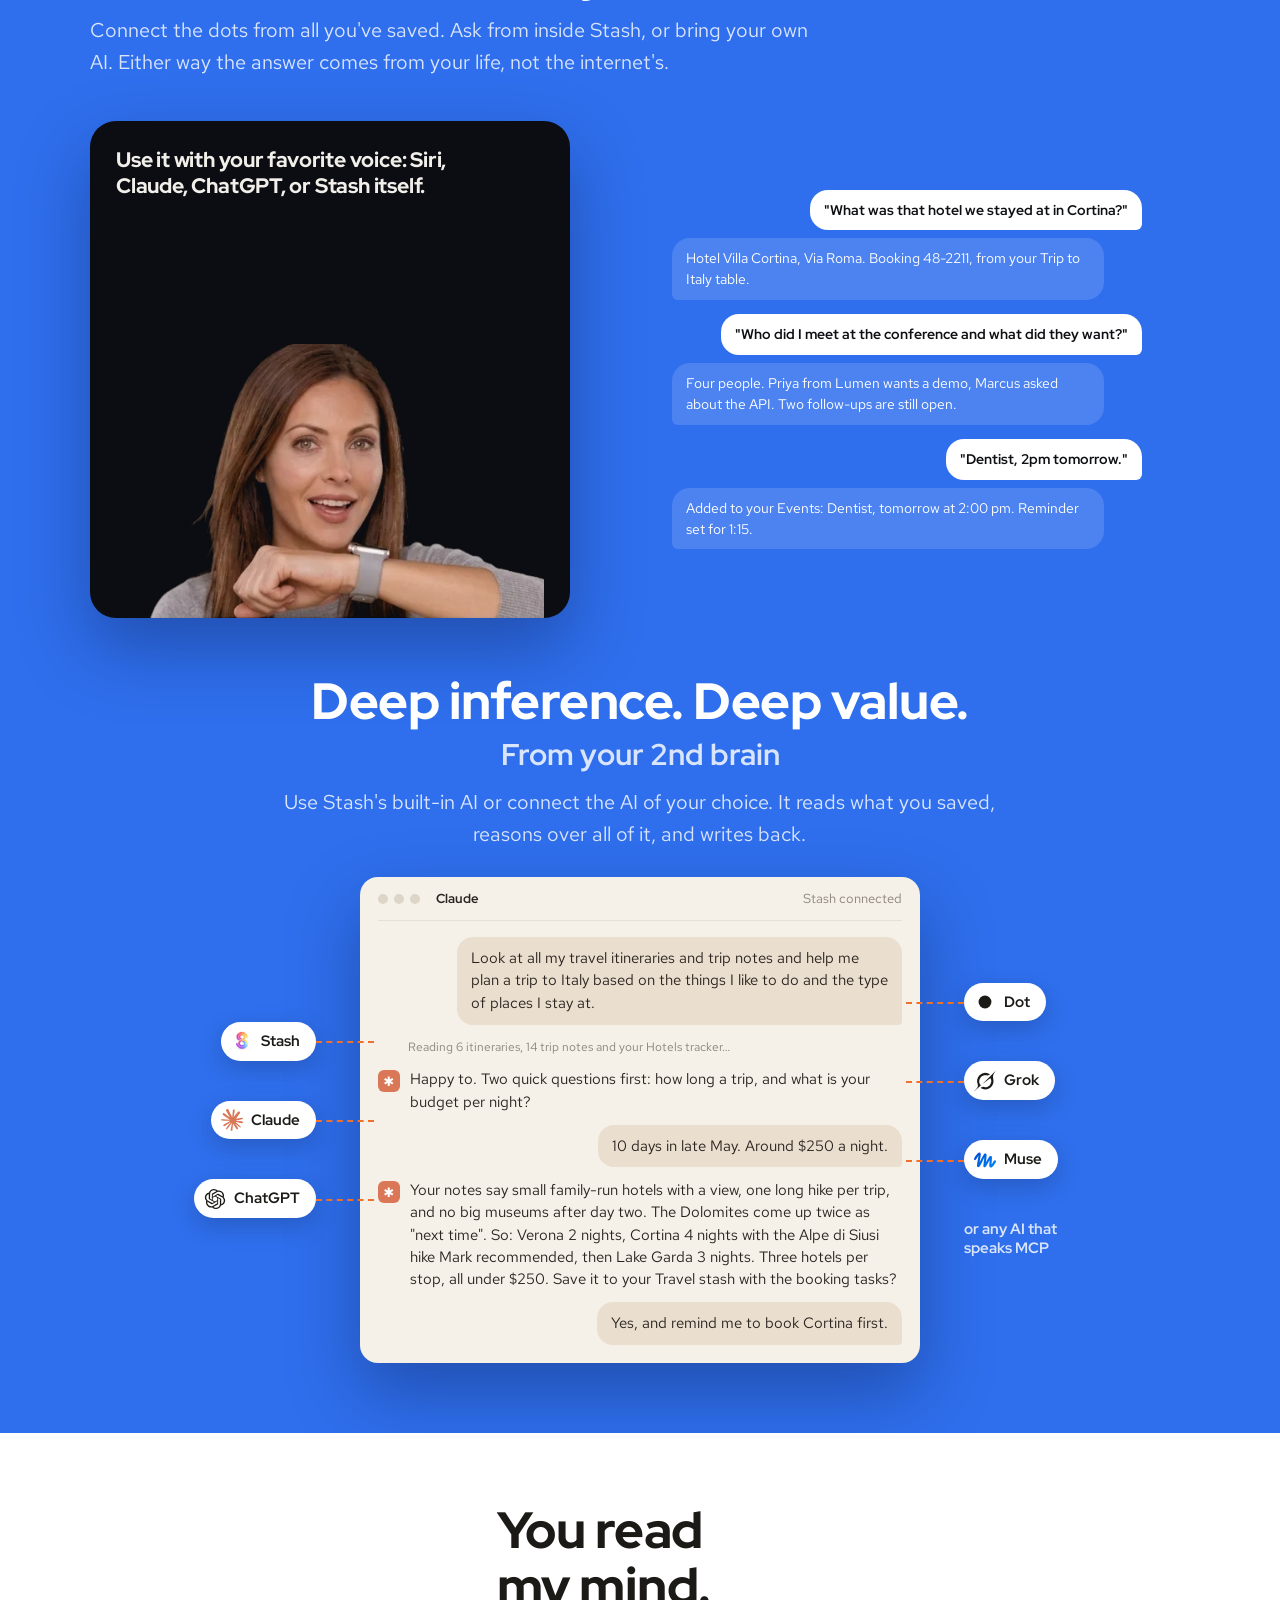
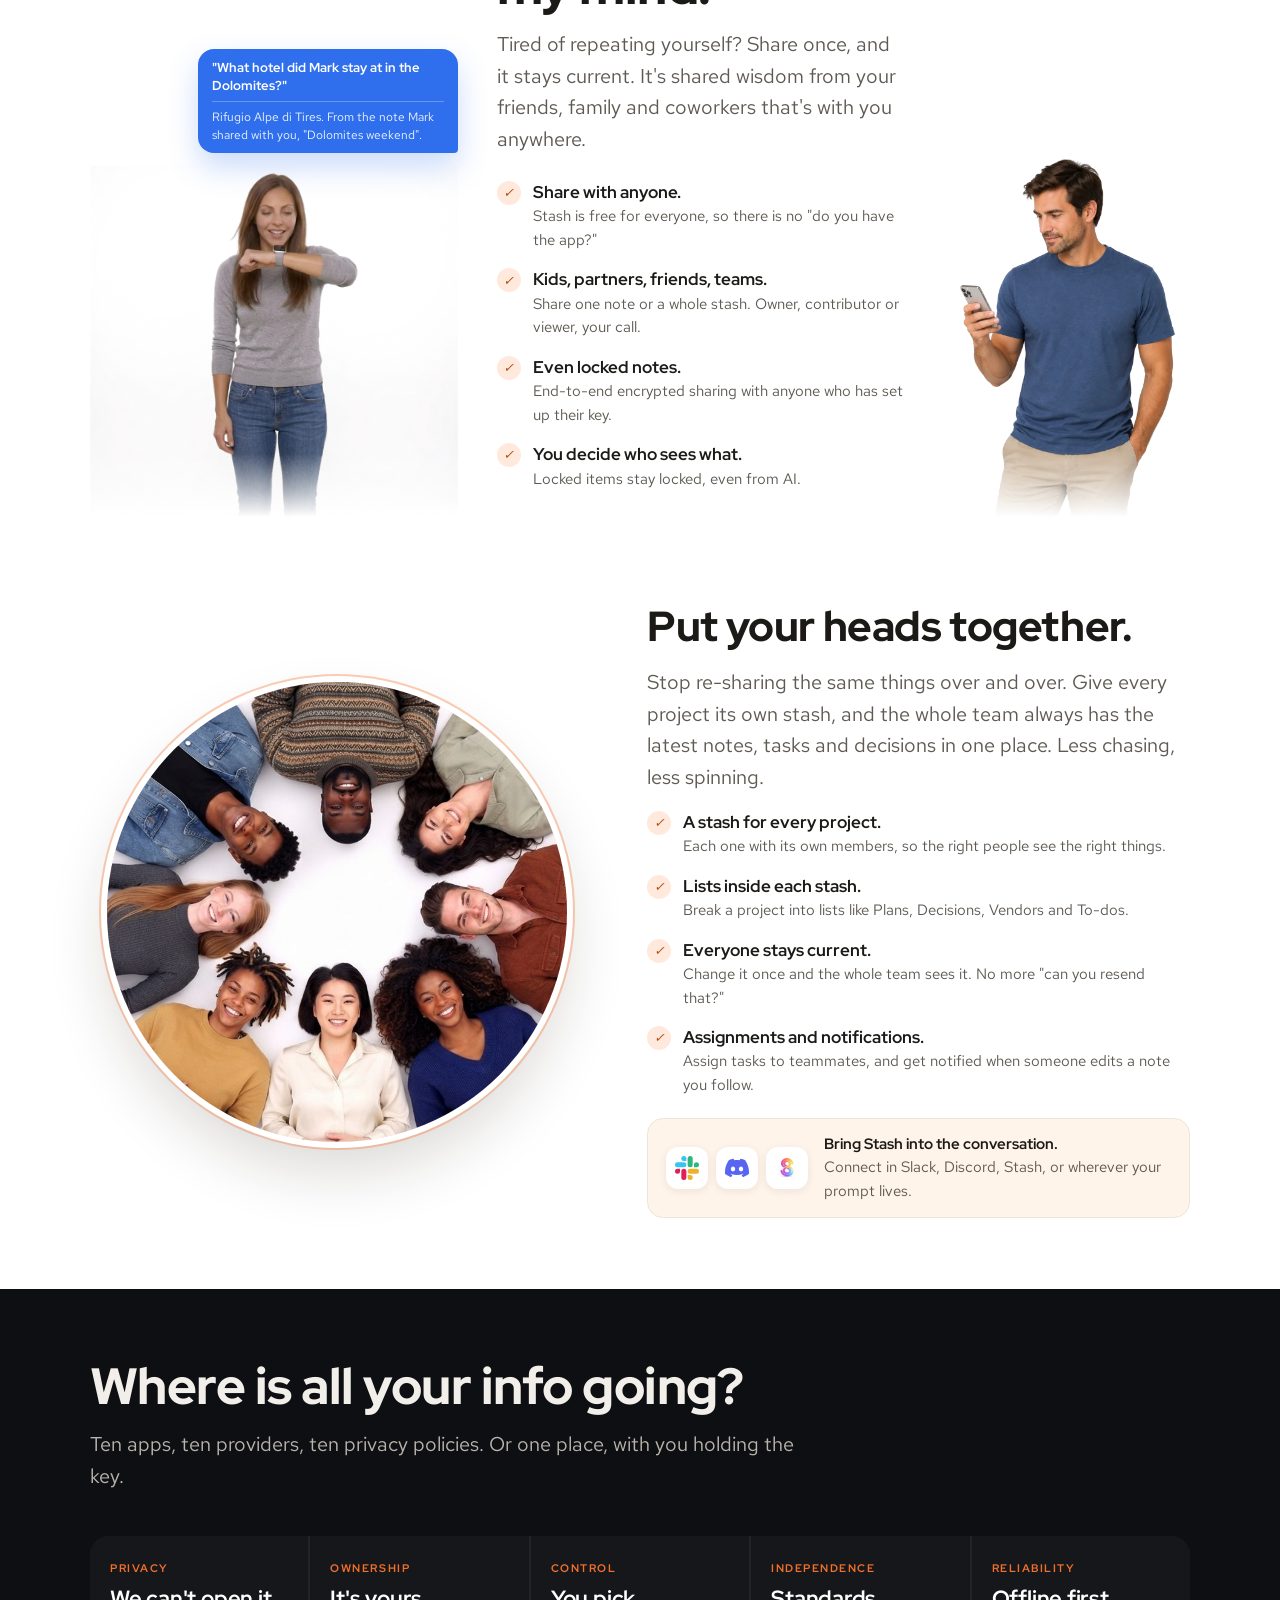
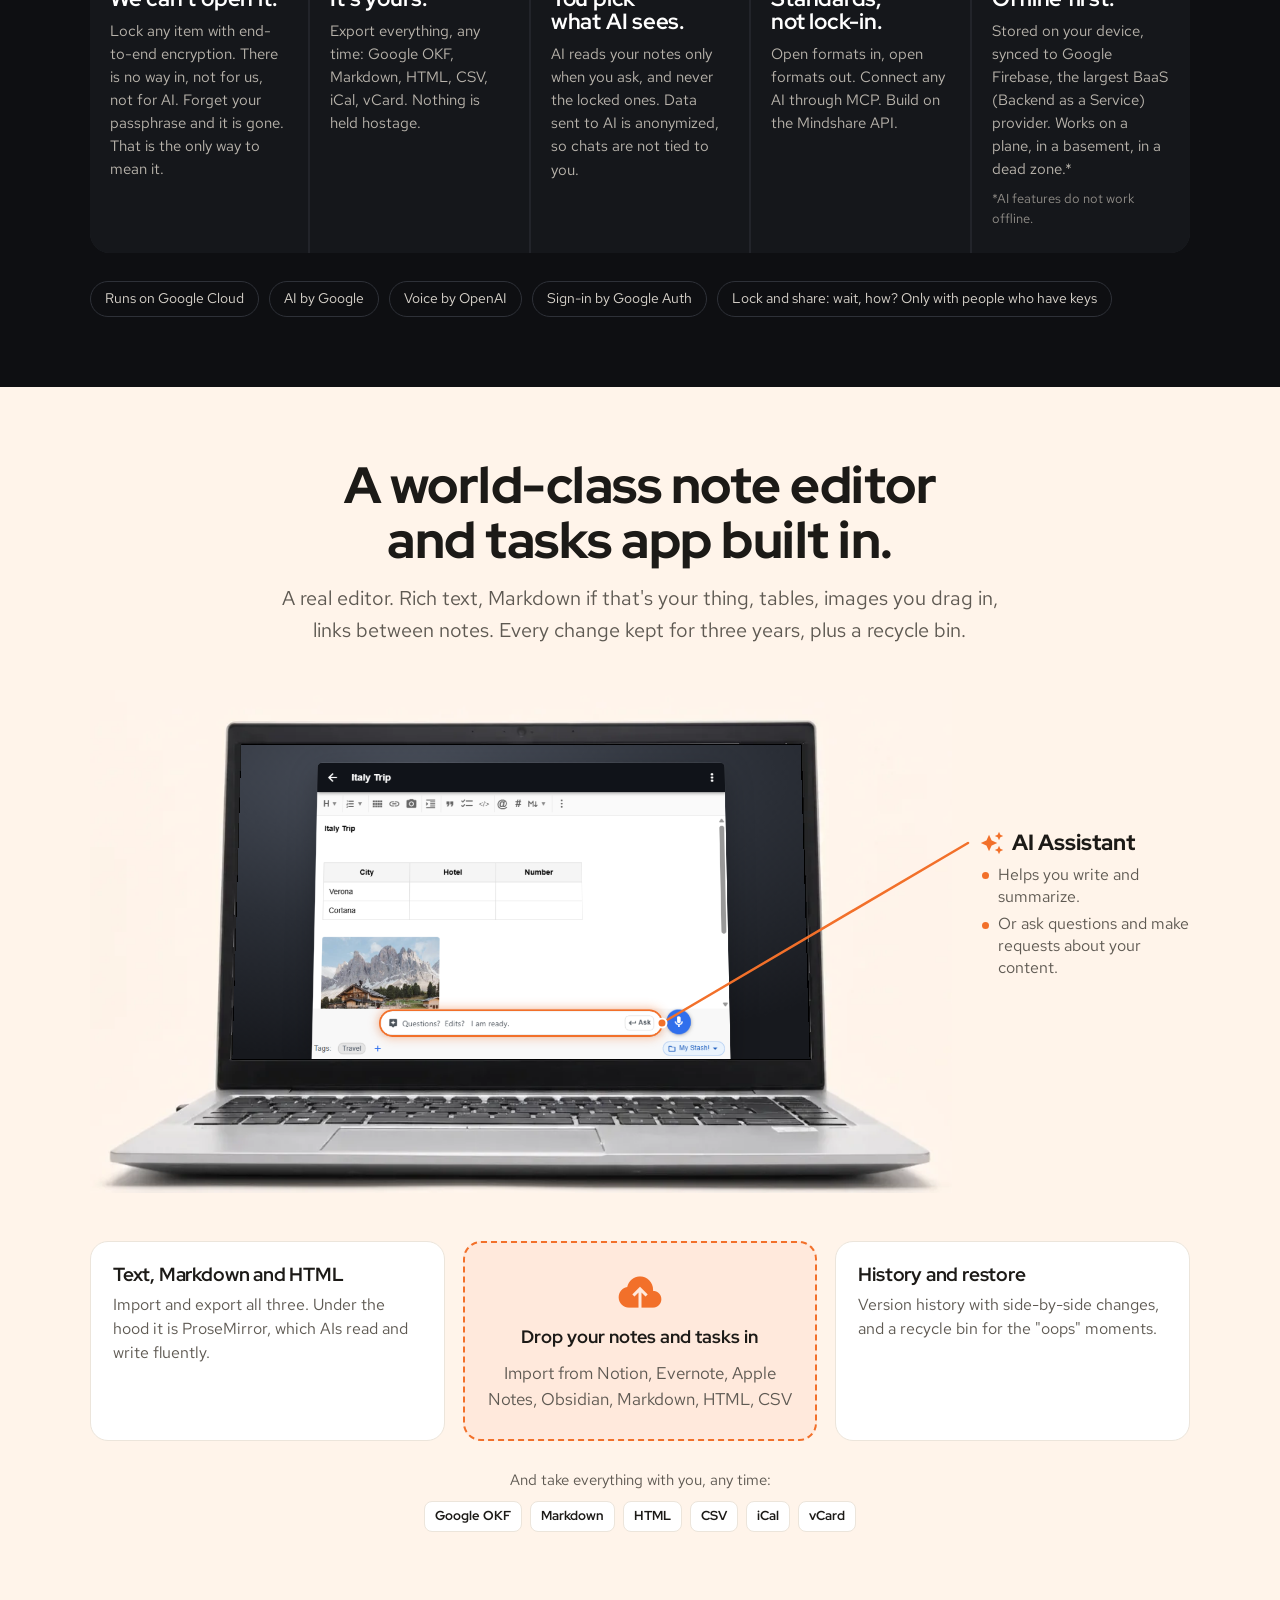
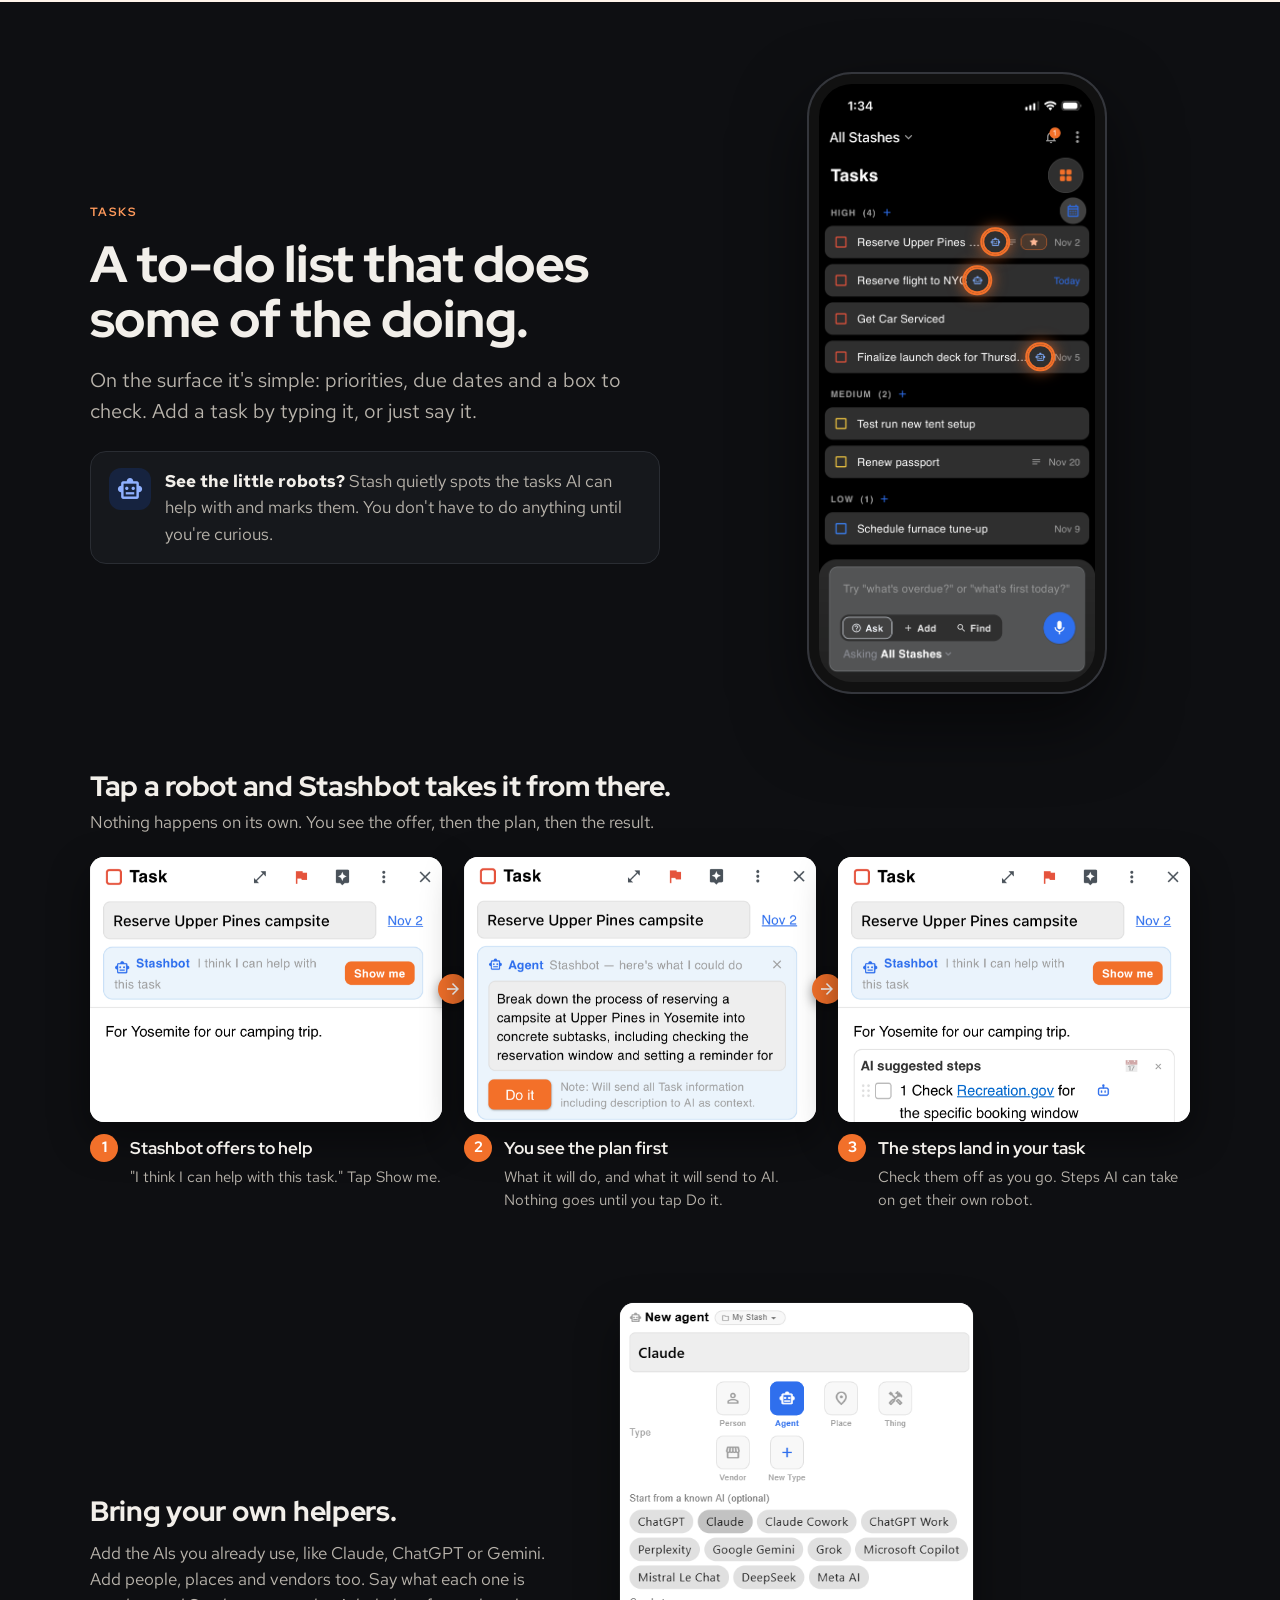
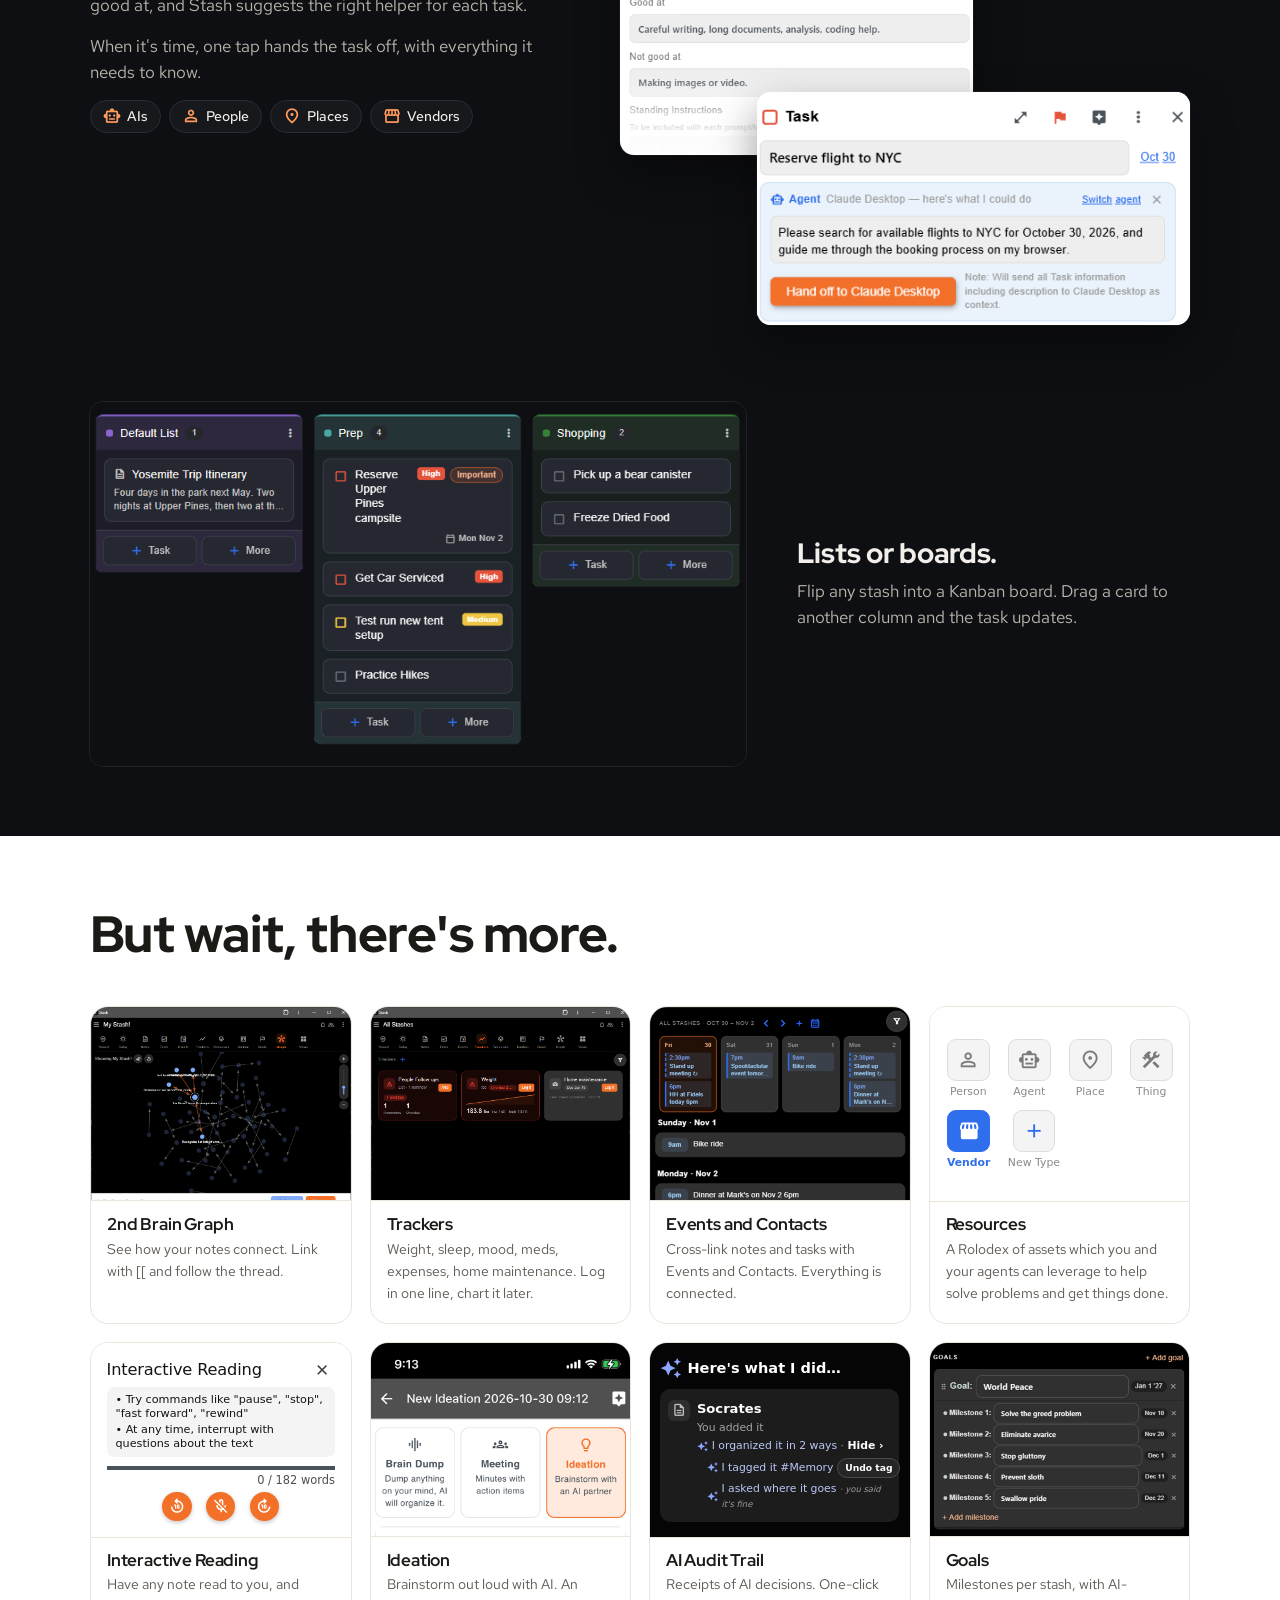
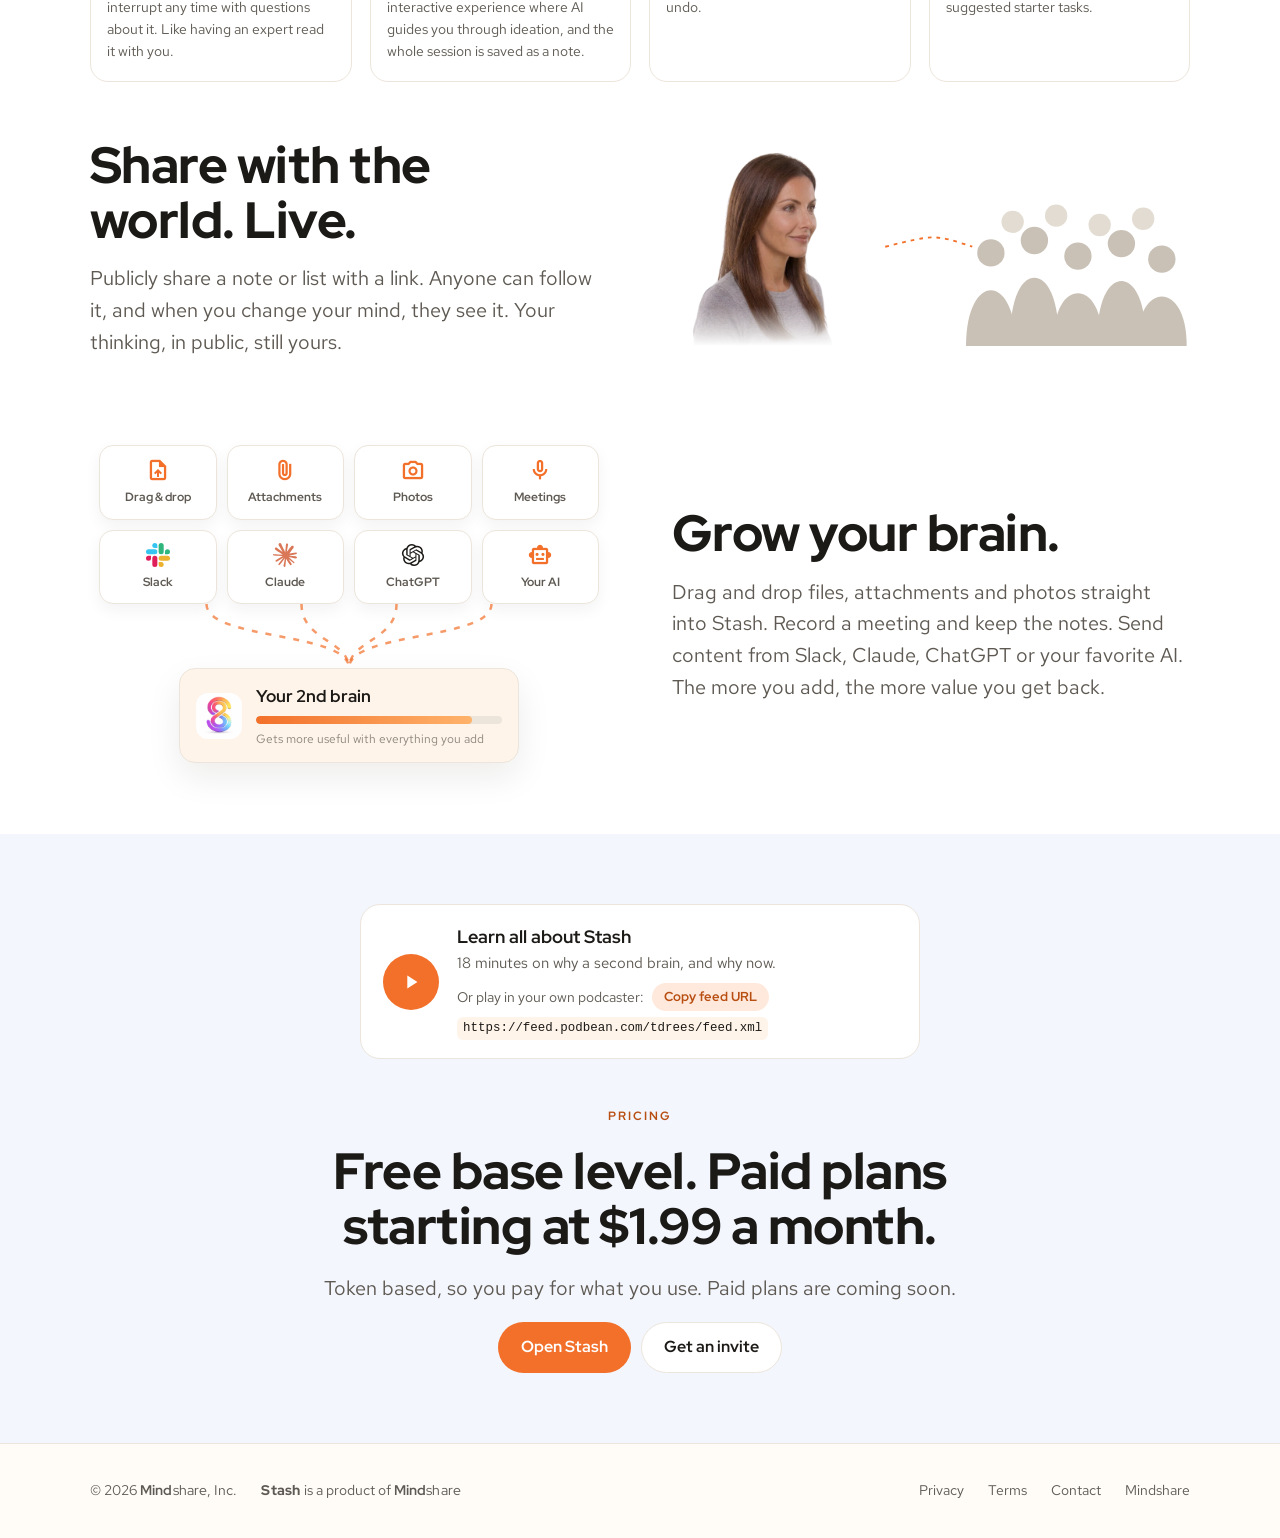
==== commit 15c1eb2c: "." ====
--- a/index.html
+++ b/index.html
@@ -3,9 +3,9 @@
 <head>
   <meta charset="utf-8">
   <meta name="viewport" content="width=device-width, initial-scale=1, viewport-fit=cover">
-  <title>Stash — coming soon</title>
-  <meta name="description" content="Stash keeps your notes, tasks, events and ideas in one place. Our new home is on its way.">
-  <meta name="theme-color" content="#07070b">
+  <title>Stash: the everyday second brain</title>
+  <meta name="description" content="Notes, tasks, events, contacts and trackers in one app, with AI that helps when you want it. Stash is the everyday second brain.">
+  <meta name="theme-color" content="#FFFCF8">
 
   <!-- Signed in? Skip the website and go straight to the app.
        Runs first, before anything draws. Keep in step with 404.html.
@@ -31,54 +31,1545 @@
   </script>
 
   <link rel="icon" type="image/png" href="/favicon.png">
-  <link rel="preconnect" href="https://fonts.googleapis.com">
-  <link rel="preconnect" href="https://fonts.gstatic.com" crossorigin>
-  <link href="https://fonts.googleapis.com/css2?family=Plus+Jakarta+Sans:wght@400;500;600;700;800&display=swap" rel="stylesheet">
-  <link rel="stylesheet" href="/site.css?v=3">
-  <script src="/site.js?v=2" defer></script>
+<link rel="preconnect" href="https://fonts.googleapis.com">
+<link rel="preconnect" href="https://fonts.gstatic.com" crossorigin>
+<link rel="stylesheet" href="https://fonts.googleapis.com/css2?family=Red+Hat+Display:wght@400;500;700;800&family=Red+Hat+Text:wght@400;500;700&display=swap">
+<link rel="stylesheet" href="https://fonts.googleapis.com/css2?family=Material+Symbols+Outlined:opsz,wght,FILL,GRAD@24,400..600,0..1,0&display=swap">
+<style>
+  @font-face { font-family: "StashIcons"; src: url([data-uri]) format("truetype"); }
+  .si { font-family: "StashIcons"; font-style: normal; font-weight: 400; line-height: 1; display: inline-block; }
+  .ms { font-family: "Material Symbols Outlined"; font-weight: 500; font-style: normal; font-size: 22px; line-height: 1; display: inline-block; letter-spacing: normal; text-transform: none; white-space: nowrap; direction: ltr; -webkit-font-smoothing: antialiased; font-variation-settings: "FILL" 0, "wght" 500, "GRAD" 0, "opsz" 24; }
+  /* Layout: one long light page in 8 chapters, each a full-width band with a 1100px inner column. Orange = act/add, blue = AI/ask, logo gradient only on the hero wordmark. Deliberately single-theme (light). */
+  :root {
+    color-scheme: light;
+    --bg: #FFFCF8; --bg-2: #FFF4EA; --bg-3: #F3F6FD; --ink: #1C1A17; --ink-2: #5E5952; --ink-3: #8C867D; --line: #ECE5DB; --card: #FFFFFF;
+    --orange: #F2702A; --orange-ink: #B84E12; --orange-soft: #FFE9DC; --blue: #2F6FED; --blue-ink: #1F4FB3; --blue-soft: #E3ECFF;
+    --dark: #0E0F12;
+    --grad: linear-gradient(110deg, #3DB7FF, #7B3DFF 35%, #FF2F92 65%, #FFB03B);
+    --display: "Red Hat Display", system-ui, sans-serif; --body: "Red Hat Text", system-ui, sans-serif;
+    --col: 1100px; --gx: max(32px, env(safe-area-inset-left, 0px)); --gxr: max(32px, env(safe-area-inset-right, 0px));
+  }
+  * { box-sizing: border-box; }
+  html { scroll-behavior: smooth; }
+  body { margin: 0; background: var(--bg); color: var(--ink); font-family: var(--body); font-size: 17px; line-height: 1.55; overflow-x: hidden; }
+  body::before { content: ""; position: fixed; inset: 0 0 auto; height: env(safe-area-inset-top, 0px); z-index: 60; background: var(--bg); }
+  img { max-width: 100%; display: block; }
+  a { color: inherit; }
+  h1, h2, h3 { font-family: var(--display); text-wrap: balance; margin: 0; line-height: 1.08; letter-spacing: -0.01em; }
+  h1 { font-weight: 800; font-size: clamp(2.3rem, 6vw, 4.4rem); }
+  h2 { font-weight: 800; font-size: clamp(1.9rem, 4.4vw, 3.2rem); }
+  h3 { font-weight: 700; font-size: 1.2rem; }
+  p { margin: 0; }
+  .lede { font-size: clamp(1.05rem, 1.6vw, 1.3rem); color: var(--ink-2); max-width: 36em; }
+  .eyebrow { font-family: var(--display); font-weight: 700; font-size: 0.74rem; letter-spacing: 0.16em; text-transform: uppercase; color: var(--orange-ink); }
+  .eyebrow.blue { color: var(--blue-ink); }
+  .stash-mark { font-family: var(--display); font-weight: 800; letter-spacing: 0.02em; line-height: 1; }
+  .ms-mark { font-family: var(--display); font-weight: 700; letter-spacing: 0.01em; line-height: 1; }
+  .ms-mark .share { font-weight: 400; }
+  .grad { background: var(--grad); -webkit-background-clip: text; background-clip: text; color: transparent; }
+
+  /* bands */
+  .band { padding-block: clamp(40px, 5.5vw, 72px); padding-left: var(--gx); padding-right: var(--gxr); position: relative; overflow: clip; }
+  .band.warm { background: var(--bg-2); }
+  .band.cool { background: var(--bg-3); }
+  .band.dark { background: var(--dark); color: #F2EFEA; }
+  .band.dark .lede { color: #B9B4AC; }
+  .in { max-width: var(--col); margin: 0 auto; }
+  .head { display: grid; gap: 14px; max-width: 46em; margin-bottom: clamp(24px, 3.5vw, 44px); }
+  .split { display: grid; grid-template-columns: 1fr 1fr; gap: clamp(28px, 5vw, 72px); align-items: center; }
+  @media (max-width: 820px) { .split { grid-template-columns: 1fr; } }
+  .grid3 { display: grid; grid-template-columns: repeat(3, 1fr); gap: 18px; }
+  .grid2 { display: grid; grid-template-columns: repeat(2, 1fr); gap: 18px; }
+  @media (max-width: 820px) { .grid3 { grid-template-columns: 1fr 1fr; } }
+  @media (max-width: 520px) { .grid3, .grid2 { grid-template-columns: 1fr; } }
+  .card { background: var(--card); border: 1px solid var(--line); border-radius: 18px; padding: 22px; min-width: 0; display: grid; gap: 8px; align-content: start; }
+  .card p { color: var(--ink-2); font-size: 0.97rem; }
+  /* Meet Stash cards */
+  .ic .ms { font-size: 24px; }
+  .card .fmt { justify-content: flex-start; margin-top: 2px; }
+  .plats { display: flex; flex-wrap: wrap; gap: 14px; margin-top: 4px; }
+  .plats span { display: grid; justify-items: center; gap: 4px; font-size: 0.72rem; font-weight: 700; font-family: var(--display); color: var(--ink-2); }
+  .plats img { width: 34px; height: 34px; object-fit: contain; display: block; }
+  .card .fmt > span:not(.nowall) { background: var(--bg-2); }
+  .fmt { align-items: center; }
+  .fmt .nowall { margin: 0 0 0 4px; }
+  .nowall { display: inline-flex; align-items: center; gap: 8px; margin-top: 4px; font-family: var(--display); font-weight: 700; font-size: 0.86rem; color: var(--ink-3); }
+  .nowall s { text-decoration-color: #D9443A; text-decoration-thickness: 2px; }
+  .nowall .x { position: relative; display: inline-grid; place-items: center; width: 30px; height: 30px; border-radius: 8px; background: var(--bg-2); color: var(--ink-2); }
+  .nowall .x::after { content: ""; position: absolute; left: 3px; right: 3px; top: 50%; height: 2.5px; border-radius: 2px; background: #D9443A; transform: rotate(-40deg); }
+  .ic { width: 42px; height: 42px; border-radius: 12px; display: grid; place-items: center; font-family: var(--display); font-weight: 800; font-size: 1.05rem; }
+  .ic.o { background: var(--orange-soft); color: var(--orange-ink); }
+  .ic.b { background: var(--blue-soft); color: var(--blue-ink); }
+
+  /* buttons */
+  .btn { display: inline-flex; align-items: center; justify-content: center; gap: 8px; border-radius: 999px; padding: 12px 22px; font-family: var(--display); font-weight: 700; font-size: 1rem; text-decoration: none; border: 1px solid transparent; cursor: pointer; }
+  .btn.p { background: var(--orange); color: #fff; }
+  .btn.p:hover { background: var(--orange-ink); }
+  .btn.g { border-color: var(--line); background: var(--card); color: var(--ink); }
+  .btn.sm { padding: 9px 16px; font-size: 0.92rem; }
+  .btn:focus-visible, a:focus-visible, button:focus-visible { outline: 3px solid var(--blue); outline-offset: 2px; }
+
+  /* nav */
+  :root { --nav-a: 0.55; --ink-bg: #151B2E; --glow: 1; }
+  .nav { position: sticky; top: env(safe-area-inset-top, 0px); z-index: 50; background: rgba(255,255,255,var(--nav-a)); backdrop-filter: blur(14px); border-bottom: 1px solid var(--line); padding-left: var(--gx); padding-right: var(--gxr); transition: background-color 0.4s ease, color 0.4s ease, border-color 0.4s ease; }
+  .nav .in { position: relative; z-index: 1; }
+  .nav.over-dark::before { content: ""; position: absolute; inset: 0; pointer-events: none; opacity: var(--glow); transition: opacity 0.25s linear;
+    background:
+      radial-gradient(ellipse 22% 180% at 24% 60%, rgba(242,112,42,0.42), transparent 70%),
+      radial-gradient(ellipse 16% 160% at 46% 30%, rgba(255,61,139,0.22), transparent 70%),
+      radial-gradient(ellipse 20% 180% at 70% 70%, rgba(47,111,237,0.26), transparent 70%),
+      radial-gradient(ellipse 14% 140% at 88% 40%, rgba(255,207,74,0.18), transparent 70%);
+    filter: blur(14px); }
+  .nav.over-dark { background: rgba(21,27,46,var(--nav-a)); border-color: rgba(255,255,255,0.1); --ink: #F2EFEA; --ink-2: #D9D4CC; --ink-3: #9A97A3; --bg-2: rgba(255,255,255,0.1); --line: rgba(255,255,255,0.14); --card: #1E2436; color: #F2EFEA; }
+  .nav.over-dark .brand .t2 .ms-mark { color: #D9D4CC; }
+  .nav.over-dark .swap { background: rgba(255,255,255,0.1); border-color: rgba(255,255,255,0.14); }
+  .nav.over-dark .swap button { color: #D9D4CC; }
+  .nav.over-dark .swap button[aria-pressed="true"] { background: #fff; color: #1C1A17; }
+  .nav.over-dark .btn.g { background: rgba(255,255,255,0.08); color: #fff; border-color: rgba(255,255,255,0.2); }
+  .nav.over-dark .menu { background: #1E2436; border-color: #2C3448; }
+  body::before { background: var(--ink-bg); }
+  .nav .in { display: flex; align-items: center; gap: 22px; height: 66px; }
+  .brand { display: flex; align-items: center; gap: 10px; text-decoration: none; }
+  .brand img { width: 38px; height: 38px; }
+  .brand .t1 { font-size: 1.35rem; }
+  .brand .t2 { font-size: 0.66rem; color: var(--ink-3); letter-spacing: 0.04em; margin-top: 2px; }
+  .brand .t2 .ms-mark { font-size: 0.72rem; color: var(--ink-2); }
+  .links { display: flex; gap: 6px; margin-left: auto; align-items: center; }
+  .links > a, .links summary { padding: 8px 12px; border-radius: 999px; text-decoration: none; font-weight: 500; font-size: 0.95rem; color: var(--ink-2); list-style: none; cursor: pointer; }
+  .links > a:hover, .links summary:hover { background: var(--bg-2); color: var(--ink); }
+  .links summary::-webkit-details-marker { display: none; }
+  .links details { position: relative; }
+  .links details[open] summary { background: var(--bg-2); }
+  .menu { position: absolute; top: 44px; left: 0; width: 260px; background: var(--card); border: 1px solid var(--line); border-radius: 14px; box-shadow: 0 18px 50px rgba(30,20,10,0.12); padding: 6px; display: grid; grid-template-columns: 1fr; gap: 0; }
+  .menu a { padding: 8px 12px; border-radius: 8px; text-decoration: none; font-size: 0.92rem; border-bottom: 1px solid var(--line); border-radius: 0; }
+  .menu a:last-child { border-bottom: 0; }
+  .menu a:first-child { border-radius: 8px 8px 0 0; }
+  .menu a:last-child { border-radius: 0 0 8px 8px; }
+  .menu a:hover { background: var(--bg-2); }
+  .menu a small { display: block; color: var(--ink-3); font-size: 0.76rem; }
+  .m-cta, .burger { display: none; }
+  .burger { width: 40px; height: 40px; flex: none; border-radius: 12px; border: 1px solid var(--line); background: var(--card); color: var(--ink); cursor: pointer; place-items: center; padding: 0; }
+  .burger .ms { font-size: 24px; }
+  /* phones: the four links and both buttons fold into a panel under the bar; Try Free stays in the bar */
+  @media (max-width: 760px) {
+    .swap { display: none; }
+    .nav .in { gap: 10px; }
+    .brand .t2 { white-space: nowrap; }
+    .m-cta { display: inline-flex; margin-left: auto; white-space: nowrap; padding: 8px 14px; font-size: 0.88rem; }
+    .burger { display: grid; }
+    .links { display: none; position: absolute; top: 100%; left: calc(-1 * var(--gx)); right: calc(-1 * var(--gxr)); margin: 0; flex-direction: column; align-items: stretch; gap: 2px; padding: 10px var(--gxr) 20px var(--gx); background: var(--card); border-bottom: 1px solid var(--line); box-shadow: 0 26px 40px rgba(0,0,0,0.18); max-height: calc(100dvh - 66px - env(safe-area-inset-top, 0px)); overflow-y: auto; }
+    .nav.open .links { display: flex; }
+    .links > a:not(.btn), .links summary { display: flex; justify-content: space-between; padding: 12px 8px; border-radius: 10px; font-size: 1.05rem; font-weight: 600; color: var(--ink); }
+    .links details .menu { position: static; width: auto; box-shadow: none; border: 0; background: transparent; padding: 0 0 8px 12px; }
+    .links .menu a { border-bottom: 0; border-radius: 8px; padding: 8px 10px; }
+    .links > .btn { margin-top: 8px; padding: 12px 16px; font-size: 1rem; }
+    .links > .btn.g { margin-top: 14px; }
+  }
+  @media (max-width: 359px) { .brand .t2 { display: none; } }
+
+  /* chapter 1 */
+  .hero { padding-top: clamp(20px, 3vw, 36px); }
+  .hero-top { display: grid; gap: 18px; max-width: 52em; }
+  .swap { display: inline-flex; gap: 4px; background: var(--bg-2); border: 1px solid var(--line); border-radius: 999px; padding: 4px; width: max-content; }
+  .swap button { border: 0; background: transparent; font: inherit; font-family: var(--display); font-weight: 700; font-size: 0.78rem; padding: 5px 12px; border-radius: 999px; cursor: pointer; color: var(--ink-2); }
+  .swap button[aria-pressed="true"] { background: var(--card); color: var(--ink); box-shadow: 0 1px 2px rgba(0,0,0,0.08); }
+  .scene { position: relative; margin-top: clamp(12px, 2vw, 24px); display: grid; grid-template-columns: 1fr minmax(240px, 380px) 1fr; align-items: center; gap: 6px; }
+  @media (max-width: 820px) { .scene { grid-template-columns: 1fr; } }
+  .figure { position: relative; aspect-ratio: 1 / 1; max-width: 100%; }
+  .figure::before { content: ""; position: absolute; inset: -6% -10% 10%; border-radius: 50%; background: radial-gradient(closest-side, rgba(255,154,92,0.22), rgba(255,154,92,0)); pointer-events: none; }
+  .figure .person { position: relative; width: 100%; height: 100%; object-fit: contain; display: block; -webkit-mask-image: linear-gradient(#000 78%, transparent 100%); mask-image: linear-gradient(#000 78%, transparent 100%); }
+  .figure .ph { position: absolute; left: 50%; bottom: 8px; transform: translateX(-50%); font-size: 0.7rem; color: var(--ink-3); background: rgba(255,255,255,0.8); border: 1px dashed var(--line); padding: 3px 8px; border-radius: 999px; white-space: nowrap; }
+  .crowd-scene { display: grid; grid-template-columns: 2fr 3fr; align-items: end; gap: 0; }
+  .crowd-scene .person { width: 100%; display: block; -webkit-mask-image: linear-gradient(#000 80%, transparent 100%); mask-image: linear-gradient(#000 80%, transparent 100%); }
+  .crowd-scene svg { width: 100%; display: block; }
+  .floaters { display: grid; gap: 12px; align-self: start; margin-top: clamp(0px, 2vw, 24px); }
+  .floaters.left { justify-items: end; text-align: right; }
+  .floaters.right { justify-items: start; }
+  /* arc: top chips tuck in toward her head, lower ones swing outward */
+  .floaters.left .chip:nth-child(1) { margin-right: -28px; } .floaters.right .chip:nth-child(1) { margin-left: -28px; }
+  .floaters.left .chip:nth-child(2) { margin-right: 2px; }   .floaters.right .chip:nth-child(2) { margin-left: 2px; }
+  .floaters.left .chip:nth-child(3) { margin-right: 30px; }  .floaters.right .chip:nth-child(3) { margin-left: 30px; }
+  .floaters.left .chip:nth-child(4) { margin-right: 52px; }  .floaters.right .chip:nth-child(4) { margin-left: 52px; }
+  .floaters.left .chip:nth-child(5) { margin-right: 64px; }  .floaters.right .chip:nth-child(5) { margin-left: 64px; }
+  .floaters.left .chip:nth-child(6) { margin-right: 66px; }  .floaters.right .chip:nth-child(6) { margin-left: 66px; }
+  .floaters.left .chip:nth-child(7) { margin-right: 60px; }  .floaters.right .chip:nth-child(7) { margin-left: 60px; }
+  /* phones: 3 questions above her, 3 things-to-remember below; the types (Tasks, Notes...) move under the AI pills (.types-m) */
+  @media (max-width: 820px) {
+    .scene { gap: 10px; }
+    .scene .floaters.left { display: none; }
+    .scene .floaters.right { display: contents; }
+    .scene .figure { order: 2; width: min(340px, 88%); justify-self: center; margin: -4px 0 -54px; }
+    .scene .chip { position: relative; z-index: 1; margin: 0 !important; max-width: 100%; }
+    .scene .chip:nth-child(-n+3) { order: 1; }
+    .scene .chip:nth-child(n+4) { order: 3; }
+    .scene .chip:nth-child(1) { justify-self: start; }
+    .scene .chip:nth-child(2) { justify-self: end; }
+    .scene .chip:nth-child(3) { justify-self: center; }
+    .scene .chip:nth-child(4) { justify-self: end; }
+    .scene .chip:nth-child(5) { display: none; }
+    .scene .chip:nth-child(6) { justify-self: start; }
+    .scene .chip:nth-child(7) { justify-self: center; }
+  }
+  .types-m, .rec-m { display: none; }
+  @media (max-width: 820px) {
+    .types-m, .rec-m { display: grid; gap: 10px; justify-items: center; width: 100%; }
+    .rec-m { margin-top: 4px; }
+    .types-m { margin-top: 10px; padding-top: 22px; border-top: 1px solid var(--line); }
+    :is(.types-m, .rec-m) p { margin: 0; font-family: var(--display); font-weight: 700; font-size: 0.72rem; letter-spacing: 0.16em; text-transform: uppercase; color: var(--ink-3); }
+    :is(.types-m, .rec-m) div { display: flex; flex-wrap: wrap; justify-content: center; gap: 8px; }
+    :is(.types-m, .rec-m) .chip { padding: 6px 12px; font-size: 0.86rem; box-shadow: none; }
+    :is(.types-m, .rec-m) .chip i { width: 8px; height: 8px; }
+    :is(.types-m, .rec-m) .chip .ms { font-size: 18px; }
+  }
+  .chip { display: inline-flex; align-items: center; gap: 8px; background: var(--card); border: 1px solid var(--line); border-radius: 999px; padding: 8px 14px; font-family: var(--display); font-weight: 700; font-size: 0.95rem; box-shadow: 0 6px 20px rgba(60,40,20,0.06); will-change: transform; }
+  .chip i { width: 10px; height: 10px; border-radius: 50%; background: var(--orange); display: inline-block; }
+  .chip .ms { color: var(--orange); font-size: 20px; }
+  .chip.q { font-family: var(--body); font-weight: 500; color: var(--ink-2); font-style: italic; }
+  .chip.q i { background: var(--blue); }
+  .hero-sub { margin-top: clamp(20px, 3.5vw, 40px); display: grid; gap: 16px; justify-items: center; text-align: center; }
+  .ai-row { display: flex; flex-wrap: wrap; gap: 8px; justify-content: center; margin-top: 10px; }
+  .ai-row span { background: var(--blue-soft); color: var(--blue-ink); border-radius: 999px; padding: 6px 12px; font-size: 0.86rem; font-weight: 500; }
+  .band.brain { background: #FFFFFF; }
+  .asset .lead { color: var(--ink); font-family: var(--display); }
+  .asset .ul { text-decoration-color: var(--orange); text-decoration-thickness: 2px; text-underline-offset: 3px; }
+  .asset .subhead { margin-top: 14px; font-size: clamp(1.15rem, 2vw, 1.5rem); line-height: 1.25; }
+  .five .fn { display: block; margin-top: 8px; font-size: 0.8rem; opacity: 0.75; }
+  .band.brain .orbit .ring { border: 2px dashed rgba(242,112,42,0.55); }
+  .asset { margin-top: 0; display: grid; grid-template-columns: 1fr 1fr; gap: 40px; align-items: center; }
+  @media (max-width: 820px) { .asset { grid-template-columns: 1fr; } }
+  .orbit { position: relative; aspect-ratio: 1; max-width: 420px; margin: 0 auto; width: 100%; }
+  .orbit .core { position: absolute; left: 50%; top: 50%; width: 32%; transform: translate(-50%,-50%); border-radius: 24%; box-shadow: 0 20px 50px rgba(120,60,200,0.25); }
+  .orbit .ring { position: absolute; inset: 8%; border: 1.5px dashed var(--line); border-radius: 50%; }
+  .orbit .sat { position: absolute; width: 64px; height: 64px; border-radius: 18px; background: var(--card); border: 1px solid var(--line); display: grid; place-items: center; font-family: var(--display); font-weight: 800; font-size: 0.72rem; box-shadow: 0 10px 24px rgba(60,40,20,0.1); transform: translate(-50%,-50%); }
+  .logo-ph { font-size: 0.68rem; color: var(--ink-2); }
+
+  /* chapter 2 */
+  .phone { width: min(300px, 80vw); margin: 0 auto; background: #111; border-radius: 44px; padding: 12px; box-shadow: 0 30px 80px rgba(20,10,0,0.25), inset 0 0 0 2px #2a2a2a; }
+  .phone img { border-radius: 34px; }
+  /* two phones, hinged near the bottom-left corner: Notes upright in front, Tasks fanned out behind */
+  .phone-fan { width: min(530px, 100%); margin: 0 auto; padding: 9% 1.5% 3% 0; }
+  .fan-pair { position: relative; width: 51%; margin-left: auto; container-type: inline-size; }
+  .fan-pair .phone { width: 100%; margin: 0; padding: 4.2cqw; border-radius: 15cqw; }
+  .fan-pair .phone img { display: block; width: 100%; border-radius: 11cqw; }
+  .phone-fan .fan-pair .phone.front { position: relative; box-shadow: -14px 18px 40px rgba(0,0,0,0.35), 0 30px 80px rgba(20,10,0,0.22), inset 0 0 0 2px #333; }
+  .phone-fan .fan-pair .phone.back { position: absolute; left: 0; top: 0; transform-origin: 15% 92%; transform: rotate(-30deg); box-shadow: 0 24px 60px rgba(20,10,0,0.2), inset 0 0 0 2px #2a2a2a; }
+  .js .phone-fan .fan-pair .phone.back { transform: rotate(0deg); transition: transform 1.1s cubic-bezier(0.2, 0.8, 0.2, 1) 0.45s; }
+  .js .phone-fan.on .fan-pair .phone.back { transform: rotate(-30deg); }
+  @media (prefers-reduced-motion: reduce) { .js .phone-fan .fan-pair .phone.back { transform: rotate(-30deg); transition: none; } }
+  .viewbar { display: grid; grid-template-columns: repeat(6, minmax(0, 1fr)); gap: 8px; max-width: 460px; margin: 28px auto 0; }
+  @media (max-width: 480px) { .viewbar { grid-template-columns: repeat(3, minmax(0, 1fr)); row-gap: 14px; } }
+  .viewbar > span { display: grid; justify-items: center; gap: 4px; font-size: 0.74rem; color: var(--ink-2); font-weight: 500; min-width: 0; }
+  .viewbar b .si { font-size: 22px; }
+  .viewbar b .ms { font-size: 28px; width: 1em; height: 1em; overflow: hidden; color: var(--orange); }
+  .viewbar b { width: 50px; height: 50px; border-radius: 12px; background: var(--card); border: 1px solid var(--line); display: grid; place-items: center; font-family: var(--display); font-weight: 800; color: var(--orange-ink); }
+  .plan { margin-top: 36px; text-align: center; color: var(--ink-2); }
+
+  /* chapter 3 */
+  .platforms { display: flex; flex-wrap: wrap; gap: 10px; }
+  .platforms span { border: 1px solid var(--line); background: var(--card); border-radius: 999px; padding: 7px 14px; font-weight: 500; font-size: 0.92rem; }
+  .drop { border: 2px dashed var(--orange); background: var(--orange-soft); border-radius: 18px; padding: 34px 20px; text-align: center; display: grid; gap: 8px; }
+  .drop b { font-family: var(--display); font-size: 1.15rem; }
+  .card.drop { align-content: center; justify-items: center; padding: 26px 20px; }
+  .drop .up { font-size: 46px; color: var(--orange); font-variation-settings: "FILL" 1, "wght" 500, "GRAD" 0, "opsz" 48; animation: bob 2.4s ease-in-out infinite; }
+  @keyframes bob { 0%, 100% { transform: translateY(0); } 50% { transform: translateY(-4px); } }
+  @media (prefers-reduced-motion: reduce) { .drop .up { animation: none; } }
+  .take { margin-top: 28px; display: grid; gap: 10px; justify-items: center; text-align: center; }
+  .take p { color: var(--ink-2); font-size: 0.92rem; margin: 0; }
+  .fmt { display: flex; flex-wrap: wrap; gap: 8px; justify-content: center; }
+  .fmt > span:not(.nowall) { background: var(--card); border: 1px solid var(--line); border-radius: 8px; padding: 4px 10px; font-size: 0.82rem; font-weight: 700; font-family: var(--display); }
+
+  /* chapter 4 */
+  .chat { background: var(--card); border: 1px solid var(--line); border-radius: 22px; padding: 18px; display: grid; gap: 12px; box-shadow: 0 24px 60px rgba(30,40,80,0.1); }
+  .msg { max-width: 88%; padding: 12px 16px; border-radius: 18px; font-size: 0.95rem; line-height: 1.45; }
+  .msg.me { background: var(--blue); color: #fff; justify-self: end; border-bottom-right-radius: 6px; }
+  .msg.ai { background: var(--bg-3); border-bottom-left-radius: 6px; }
+  .msg.sys { justify-self: center; font-size: 0.78rem; color: var(--ink-3); background: transparent; padding: 2px; display: flex; gap: 6px; align-items: center; }
+  .msg.sys i { width: 18px; height: 18px; border-radius: 5px; background: var(--grad); display: inline-block; }
+  .asks { display: grid; gap: 12px; }
+  .ask { display: flex; gap: 14px; align-items: flex-start; }
+  .ask .ic { flex: none; }
+  .ask b { font-family: var(--display); display: block; margin-bottom: 2px; }
+  .ask span { color: var(--ink-2); font-size: 0.95rem; }
+  .roi { font-family: var(--display); font-weight: 800; font-size: clamp(3rem, 9vw, 6.5rem); line-height: 1; letter-spacing: -0.02em; }
+  .roi em { font-style: normal; color: var(--orange); }
+  /* chapter 5: her, text, Mark */
+  .share3 { display: grid; grid-template-columns: minmax(220px, 1.35fr) minmax(0, 1.5fr) minmax(160px, 0.9fr); gap: clamp(16px, 3vw, 40px); align-items: end; }
+  .share3 .people { position: relative; align-self: end; aspect-ratio: auto; }
+  .share3 .people img { width: 100%; display: block; -webkit-mask-image: linear-gradient(#000 82%, transparent 100%); mask-image: linear-gradient(#000 82%, transparent 100%); }
+  .share3 .people.mark img { max-height: 520px; object-fit: contain; object-position: bottom; }
+  .share3 .people:not(.mark) { display: grid; }
+  .share3 .pbubble { position: static; width: min(260px, 100%); margin: 0 0 12px auto; border-radius: 16px 16px 4px 16px; }
+  /* teams block under the sharing row */
+  .teams { display: grid; grid-template-columns: minmax(0, 1fr) minmax(0, 1.1fr); gap: clamp(28px, 5vw, 72px); align-items: center; margin-top: clamp(48px, 7vw, 88px); }
+  .teams-fig { justify-self: center; width: min(460px, 100%); }
+  .teams-fig img { display: block; width: 100%; aspect-ratio: 1; object-fit: cover; border-radius: 50%; box-shadow: 0 0 0 6px #fff, 0 0 0 8px rgba(242,112,42,0.35), 0 30px 60px rgba(40,25,10,0.16); }
+  .teams-text { display: grid; gap: 16px; max-width: 34em; }
+  .teams-h { font-size: clamp(1.7rem, 3.6vw, 2.6rem); }
+  /* "Grow your brain": sources flowing into Stash */
+  .grow { margin-top: clamp(48px, 7vw, 88px); }
+  .feed { display: grid; justify-items: center; width: 100%; max-width: 500px; margin: 0 auto; }
+  .sources { display: grid; grid-template-columns: repeat(4, minmax(0, 1fr)); gap: 10px; width: 100%; }
+  .sources > span { display: grid; justify-items: center; gap: 6px; padding: 12px 4px; background: var(--card); border: 1px solid var(--line); border-radius: 14px; font-family: var(--display); font-weight: 700; font-size: 0.74rem; color: var(--ink-2); text-align: center; box-shadow: 0 6px 16px rgba(40,25,10,0.05); }
+  .sources .ms { font-size: 24px; color: var(--orange); }
+  .sources svg { width: 24px; height: 24px; display: block; color: #1C1A17; }
+  .funnel { display: block; width: 76%; height: 64px; }
+  .funnel path { fill: none; stroke: var(--orange); stroke-width: 2.5; stroke-dasharray: 6 8; vector-effect: non-scaling-stroke; opacity: 0.7; animation: flow 1.2s linear infinite; }
+  @keyframes flow { to { stroke-dashoffset: -28; } }
+  .into { display: flex; align-items: center; gap: 14px; width: min(340px, 100%); padding: 14px 16px; background: var(--bg-2); border: 1px solid var(--line); border-radius: 16px; box-shadow: 0 14px 34px rgba(40,25,10,0.08); }
+  .into img { width: 46px; height: 46px; border-radius: 12px; flex: none; }
+  .into > div { flex: 1; min-width: 0; display: grid; gap: 6px; }
+  .into b { font-family: var(--display); }
+  .into small { font-size: 0.76rem; color: var(--ink-3); }
+  .meter { display: block; height: 8px; border-radius: 4px; background: var(--line); overflow: hidden; }
+  .meter i { display: block; height: 100%; width: 88%; border-radius: 4px; background: linear-gradient(90deg, var(--orange), #FFB36B); transition: width 1.8s cubic-bezier(.2,.8,.2,1) 0.4s; }
+  .js .feed .meter i { width: 10%; }
+  .js .feed.on .meter i { width: 88%; }
+  @media (prefers-reduced-motion: reduce) { .funnel path { animation: none; } }
+  @media (max-width: 520px) { .sources { grid-template-columns: repeat(2, minmax(0, 1fr)); } }
+  .connect { display: flex; align-items: center; gap: 16px; margin-top: 4px; padding: 14px 18px; border-radius: 16px; background: var(--bg-2); border: 1px solid var(--line); }
+  .connect-logos { display: flex; gap: 8px; flex: none; }
+  .connect-logos span { width: 42px; height: 42px; border-radius: 12px; background: #fff; display: grid; place-items: center; box-shadow: 0 2px 8px rgba(40,25,10,0.08); }
+  .connect-logos svg, .connect-logos img { width: 24px; height: 24px; display: block; }
+  .connect-logos img { border-radius: 6px; }
+  .connect p { margin: 0; color: var(--ink-2); font-size: 0.95rem; }
+  .connect p b { display: block; color: var(--ink); font-family: var(--display); }
+  @media (max-width: 520px) { .connect { flex-direction: column; align-items: flex-start; } }
+  @media (max-width: 820px) { .teams { grid-template-columns: 1fr; } .teams-fig { width: min(340px, 86%); } }
+  .share-text { padding-bottom: clamp(12px, 2vw, 28px); }
+  .ptag { position: absolute; left: 12%; top: 8%; background: var(--orange); color: #fff; font-family: var(--display); font-weight: 800; font-size: 0.8rem; padding: 4px 12px; border-radius: 999px; }
+  @media (max-width: 820px) {
+    .share3 { grid-template-columns: 1fr 1fr; }
+    .share-text { grid-column: 1 / -1; order: -1; }
+  }
+  /* chapter 4, part 1: black card with her, three mini chats */
+  .voice { align-items: center; }
+  .voice-card { background: #0B0D12; color: #F2EFEA; border-radius: 26px; padding: 26px 26px 0; display: grid; gap: 10px; overflow: hidden; box-shadow: 0 30px 70px rgba(10,20,60,0.35); max-width: 480px; }
+  .voice-card h3 { font-family: var(--display); font-weight: 800; font-size: 1.3rem; line-height: 1.25; margin: 0; text-wrap: balance; }
+  .voice-card img { width: 100%; display: block; margin-top: 6px; }
+  .voice-card .ask-bubble { justify-self: end; width: min(270px, 82%); margin-top: 4px; background: var(--orange); color: #fff; border-radius: 16px 16px 16px 4px; padding: 10px 14px; font-size: 0.86rem; line-height: 1.4; box-shadow: 0 14px 30px rgba(242,112,42,0.3); transform-origin: bottom left; }
+  .voice-card .ask-bubble b { display: block; font-family: var(--display); margin-bottom: 3px; }
+  .voice-card .ask-bubble .a { display: block; margin-top: 6px; padding-top: 6px; border-top: 1px solid rgba(255,255,255,0.35); font-size: 0.8rem; opacity: 0.95; }
+  .voice-card .ask-bubble b .si { font-size: 21px; margin-right: 7px; vertical-align: -4px; }
+  .voice-card .ask-bubble { transition: opacity 0.45s ease, transform 0.55s cubic-bezier(.2,1.3,.4,1); }
+  .voice-card .ask-bubble .a { transition: opacity 0.5s ease; }
+  /* hidden until the Trip to Italy card arrives beside her (only when the card animation runs) */
+  .ask-ready .voice-card .ask-bubble { opacity: 0; transform: scale(0.7) translateY(14px); }
+  .ask-ready.ask-1 .voice-card .ask-bubble { opacity: 1; transform: none; }
+  .ask-ready .voice-card .ask-bubble .a { opacity: 0; }
+  .ask-ready.ask-5 .voice-card .ask-bubble .a { opacity: 0.95; }
+  .ask-ready.ask-5 .voice-card .ask-bubble { animation: answered 0.6s ease 1; }
+  @keyframes answered { 50% { box-shadow: 0 14px 30px rgba(242,112,42,0.3), 0 0 0 6px rgba(242,112,42,0.25); } }
+  /* the line between the bubble and the card */
+  .wire { position: fixed; left: 0; top: 0; width: 100vw; height: 100vh; pointer-events: none; z-index: 39; overflow: visible; opacity: 0; transition: opacity 0.3s ease; }
+  .ask-2 .wire.show { opacity: 1; }
+  .ask-6 .wire.show { opacity: 0; transition-duration: 0.8s; }
+  .wire .w-out { fill: none; stroke: var(--orange); stroke-width: 2.5; stroke-linecap: round; stroke-dasharray: 1; stroke-dashoffset: 1; transition: stroke-dashoffset 0.7s ease; filter: drop-shadow(0 0 4px rgba(242,112,42,0.55)); }
+  .ask-2 .wire .w-out { stroke-dashoffset: 0; }
+  .wire .w-back { fill: none; stroke: #FFC48F; stroke-width: 5; stroke-linecap: round; stroke-dasharray: 0.14 1.3; stroke-dashoffset: 0.14; opacity: 0; filter: drop-shadow(0 0 6px rgba(255,160,80,0.9)); }
+  .ask-4 .wire .w-back { opacity: 1; animation: wireBack 0.75s ease-in forwards; }
+  @keyframes wireBack { from { stroke-dashoffset: 0.14; } to { stroke-dashoffset: -1.05; } }
+  /* the card lights up where the answer is */
+  .leaf mark.hit { background: transparent; color: inherit; border-radius: 4px; padding: 0 2px; margin: 0 -2px; transition: background 0.4s ease, box-shadow 0.4s ease; }
+  .ask-3 .leaf[data-stage="4"] mark.hit { background: #FFE2CC; box-shadow: 0 0 0 2px rgba(242,112,42,0.35); }
+  .ask-6 .leaf mark.hit { background: transparent; box-shadow: none; }
+  .ask-3 .leaf[data-stage="4"] .paper { box-shadow: 0 24px 60px rgba(40,25,10,0.22), 0 0 0 3px rgba(242,112,42,0.45); }
+  .ask-6 .leaf .paper { box-shadow: 0 24px 60px rgba(40,25,10,0.22), 0 2px 6px rgba(0,0,0,0.08); }
+  .minis { display: grid; gap: 14px; align-content: center; max-width: 470px; }
+  .mini { display: grid; gap: 8px; }
+  .mini .msg { font-size: 0.9rem; padding: 10px 14px; max-width: 92%; }
+  .mini .msg.me { font-family: var(--display); font-weight: 700; }
+  /* chapter 4, part 2: Claude-style window with connected peers */
+  .subhead { margin: -6px 0 0; font-family: var(--display); font-weight: 700; font-size: clamp(1.35rem, 2.6vw, 1.9rem); line-height: 1.15; color: var(--ink-2); }
+  .deep { margin-top: clamp(32px, 4.5vw, 56px); }
+  .mcp { display: grid; grid-template-columns: 1fr minmax(280px, 560px) 1fr; align-items: center; gap: 0; }
+  .peers { display: grid; gap: 40px; justify-items: end; padding-right: 44px; }
+  .peers:last-child { justify-items: start; padding-right: 0; padding-left: 44px; }
+  .peer { position: relative; display: inline-flex; align-items: center; gap: 8px; background: #fff; color: #1C1A17; border-radius: 999px; padding: 8px 16px 8px 10px; font-family: var(--display); font-weight: 700; font-size: 0.92rem; box-shadow: 0 8px 24px rgba(0,0,0,0.18); white-space: nowrap; }
+  .peer svg { width: 22px; height: 22px; }
+  .peer::after { content: ""; position: absolute; top: 50%; width: 58px; border-top: 2.5px dashed var(--orange); }
+  .peer { z-index: 1; }
+  .peer img { width: 22px; height: 22px; border-radius: 6px; }
+  .peers:first-child .peer::after { left: 100%; }
+  .peers:last-child .peer::after { right: 100%; }
+  .claude-win { background: #F5F0E8; color: #2B2420; border-radius: 18px; padding: 0 18px 18px; display: grid; gap: 12px; box-shadow: 0 30px 70px rgba(10,20,60,0.35); font-family: var(--body); }
+  .cw-bar { display: flex; align-items: center; gap: 6px; padding: 12px 0 10px; border-bottom: 1px solid #E6DFD3; margin-bottom: 4px; font-size: 0.82rem; }
+  .cw-dot { width: 10px; height: 10px; border-radius: 50%; background: #DDD5C7; }
+  .cw-bar b { margin-left: 10px; font-family: var(--display); }
+  .cw-bar em { font-style: normal; color: #8C8479; margin-left: auto; }
+  .cw-me { justify-self: end; background: #EADFCF; border-radius: 16px 16px 4px 16px; padding: 10px 14px; max-width: 85%; font-size: 0.92rem; }
+  .cw-tool { font-size: 0.78rem; color: #8C8479; padding-left: 30px; }
+  .cw-ai { display: flex; gap: 10px; font-size: 0.92rem; line-height: 1.5; }
+  .cw-ai i { flex: none; width: 22px; height: 22px; border-radius: 6px; background: #D97757; color: #fff; font-style: normal; font-size: 13px; display: grid; place-items: center; margin-top: 2px; }
+  .cw-ai p { margin: 0; }
+  .mcp-note { color: var(--ink-2); font-family: var(--display); font-weight: 700; font-size: 0.92rem; line-height: 1.3; }
+  .peers:last-child .mcp-note { text-align: left; }
+  @media (max-width: 820px) {
+    .mcp { grid-template-columns: 1fr; gap: 16px; }
+    .peers, .peers:last-child { grid-auto-flow: column; justify-items: center; justify-content: center; gap: 10px; }
+    .peer::after { display: none; }
+    .peers, .peers:last-child { padding: 0; }
+    .mcp-note br { display: none; }
+    .voice-fig { position: relative; }
+  .voice-fig::before { content: ""; position: absolute; left: 50%; bottom: 0; width: 120%; max-width: 560px; aspect-ratio: 1; transform: translateX(-50%); border-radius: 50%; background: radial-gradient(closest-side, rgba(10,30,90,0.35), rgba(10,30,90,0)); pointer-events: none; }
+  .voice-card { max-width: none; }
+  }
+
+  /* chapter 5 */
+  .people { position: relative; aspect-ratio: 16 / 9; max-width: 100%; }
+  .people svg { width: 100%; height: 100%; display: block; }
+  .ticks { display: grid; gap: 14px; }
+  .tick { display: flex; gap: 12px; align-items: flex-start; }
+  .tick i { flex: none; width: 24px; height: 24px; border-radius: 50%; background: var(--orange-soft); color: var(--orange-ink); display: grid; place-items: center; font-size: 0.8rem; font-weight: 800; margin-top: 2px; }
+  .tick b { font-family: var(--display); }
+  .tick span { display: block; color: var(--ink-2); font-size: 0.95rem; }
+
+  /* chapter 6 */
+  /* Quality: a real laptop photo with the Stash window centered on its screen, black on the sides */
+  .laptop-photo { position: relative; width: min(880px, 100%); margin: 0 auto; }
+  /* laptop + "AI Assistant" callout: laptop on the left, note on the right, a line from the Ask bar to the note */
+  .laptop-stage { position: relative; display: grid; grid-template-columns: minmax(0, 1fr) 210px; gap: 28px; align-items: start; }
+  .laptop-stage .laptop-photo { width: 100%; margin: 0; }
+  .ai-note { position: relative; z-index: 2; display: grid; gap: 8px; padding-top: clamp(40px, 12vw, 140px); min-width: 0; }
+  .ai-note .ai-t { font-family: var(--display); font-weight: 800; font-size: 1.35rem; line-height: 1.2; display: flex; align-items: center; gap: 8px; }
+  .ai-note .ai-t .ms { color: var(--orange); font-size: 24px; font-variation-settings: "FILL" 1, "wght" 500, "GRAD" 0, "opsz" 24; }
+  .ai-note ul { margin: 0; padding: 0; list-style: none; display: grid; gap: 6px; }
+  .ai-note li { position: relative; padding-left: 18px; color: var(--ink-2); font-size: 0.98rem; line-height: 1.4; }
+  .ai-note li::before { content: ""; position: absolute; left: 2px; top: 0.55em; width: 7px; height: 7px; border-radius: 50%; background: var(--orange); }
+  .ai-line { position: absolute; left: 0; top: 0; width: 100%; height: 100%; overflow: visible; pointer-events: none; z-index: 1; }
+  .ai-line .ln { fill: none; stroke: var(--orange); stroke-width: 2.5; stroke-linecap: round; stroke-dasharray: 1; stroke-dashoffset: 0; }
+  .ai-line .dot { fill: var(--orange); stroke: #fff; stroke-width: 2; }
+  .ai-line .pulse { fill: none; stroke: var(--orange); stroke-width: 2; opacity: 0; transform-box: fill-box; transform-origin: center; }
+  .laptop-photo .screen .ask-ring { position: absolute; border-radius: 22px; box-shadow: 0 0 0 3px var(--orange), 0 0 18px 4px rgba(242,112,42,0.45); pointer-events: none; }
+  .ai-line:not(.ready), .laptop-photo .screen .ask-ring:not(.ready) { visibility: hidden; }
+  .js .laptop-stage .ai-line .ln { stroke-dashoffset: 1; transition: stroke-dashoffset 0.9s ease 0.7s; }
+  .js .laptop-stage .ai-line .dot, .js .laptop-stage .ask-ring { opacity: 0; transition: opacity 0.4s ease 0.5s; }
+  .js .laptop-stage .ai-note { opacity: 0; transform: translateX(10px); transition: opacity 0.6s ease 1.3s, transform 0.6s ease 1.3s; }
+  .js .laptop-stage.on .ai-line .ln { stroke-dashoffset: 0; }
+  .js .laptop-stage.on .ai-line .dot, .js .laptop-stage.on .ask-ring { opacity: 1; }
+  .js .laptop-stage.on .ai-note { opacity: 1; transform: none; }
+  .js .laptop-stage.on .ai-line .pulse { animation: askPulse 2.4s ease-out 1.6s infinite; }
+  @keyframes askPulse { 0% { opacity: 0.8; transform: scale(0.6); } 70%, 100% { opacity: 0; transform: scale(2.6); } }
+  @media (max-width: 900px) {
+    .laptop-stage { grid-template-columns: 1fr; gap: 26px; }
+    .ai-note { padding-top: 0; width: min(330px, 100%); justify-self: center; }
+    .js .laptop-stage .ai-note { transform: translateY(10px); }
+  }
+  @media (prefers-reduced-motion: reduce) {
+    .js .laptop-stage .ai-line .ln { stroke-dashoffset: 0; transition: none; }
+    .js .laptop-stage .ai-line .dot, .js .laptop-stage .ask-ring, .js .laptop-stage .ai-note { opacity: 1; transform: none; transition: none; }
+    .js .laptop-stage.on .ai-line .pulse { animation: none; }
+  }
+  .laptop-photo .lp { width: 100%; display: block; }
+  .laptop-photo .screen.warped { left: 0; top: 0; width: 1000px; height: 553px; transform-origin: 0 0; }
+  .laptop-photo .screen { position: absolute; left: 16.872%; top: 10.827%; width: 66.344%; height: 62.406%; background: radial-gradient(120% 90% at 30% 10%, #4A505C 0%, #2A2E36 55%, #17191E 100%); overflow: hidden; }
+  .laptop-photo .screen .win { position: absolute; left: 50%; bottom: 0; height: 94%; width: auto; max-width: none; transform: translateX(-50%); border-radius: 8px 8px 0 0; box-shadow: 0 0 0 1px rgba(255,255,255,0.06), 0 18px 50px rgba(0,0,0,0.25); }
+
+  /* chapter 7 */
+  .five { display: grid; grid-template-columns: repeat(5, 1fr); gap: 2px; background: #22242A; border-radius: 20px; overflow: hidden; }
+  @media (max-width: 980px) { .five { grid-template-columns: repeat(2, 1fr); } }
+  @media (max-width: 520px) { .five { grid-template-columns: 1fr; } }
+  .five div { background: #15171B; padding: 24px 20px; display: grid; gap: 10px; align-content: start; min-width: 0; }
+  .five h3 { color: #fff; font-size: 1.35rem; }
+  .five p { color: #B9B4AC; font-size: 0.93rem; }
+  .five small { color: var(--orange); font-family: var(--display); font-weight: 700; letter-spacing: 0.14em; text-transform: uppercase; font-size: 0.68rem; }
+  .stack { margin-top: 28px; display: flex; flex-wrap: wrap; gap: 10px; }
+  .stack span { border: 1px solid #2E3138; border-radius: 999px; padding: 6px 14px; font-size: 0.88rem; color: #D9D4CC; }
+
+  /* ===== Tasks (black, after the laptop): simple list -> the robots -> 1-2-3 -> your helpers -> boards ===== */
+  .tk-top { display: grid; grid-template-columns: minmax(0, 1.1fr) minmax(0, 0.9fr); gap: clamp(28px, 5vw, 72px); align-items: center; }
+  .tk-copy { display: grid; gap: 16px; }
+  .tk-tip { display: grid; grid-template-columns: auto minmax(0, 1fr); gap: 14px; align-items: start; margin-top: 8px; padding: 16px 18px; border-radius: 16px; background: #16181C; border: 1px solid #2A2D33; }
+  .tk-tip .tk-ic { width: 42px; height: 42px; border-radius: 12px; background: #16233F; display: grid; place-items: center; }
+  .tk-tip .tk-ic .ms { font-size: 26px; color: #8FB0FF; }
+  .tk-tip p { color: #B9B4AC; }
+  .tk-tip b { color: #F2EFEA; }
+  /* phone frame sized by its wrapper; orange rings sit on the robot icons in the screenshot */
+  .tk-phw { container-type: inline-size; width: min(300px, 100%); margin-inline: auto; }
+  .tk-ph { background: #111; padding: 4cqw; border-radius: 15cqw; box-shadow: 0 30px 70px rgba(0,0,0,0.55), inset 0 0 0 2px #34363C; }
+  .tk-scr { position: relative; border-radius: 11cqw; overflow: hidden; }
+  .tk-scr img { width: 100%; }
+  .tk-bot { position: absolute; left: var(--x); top: var(--y); width: 8.5cqw; height: 8.5cqw; transform: translate(-50%, -50%); border-radius: 50%; box-shadow: 0 0 0 2px var(--orange), 0 0 14px 3px rgba(242,112,42,0.55); }
+  .tk-bot::after { content: ""; position: absolute; inset: 0; border-radius: 50%; border: 2px solid var(--orange); animation: tkPulse 2.4s ease-out infinite; animation-delay: var(--d, 0s); }
+  @keyframes tkPulse { 0% { opacity: 0.85; transform: scale(1); } 70%, 100% { opacity: 0; transform: scale(2.2); } }
+  .tk-sub { margin-top: clamp(48px, 6vw, 80px); display: grid; gap: 8px; }
+  .tk-sub h3, .tk-hcopy h3, .tk-bcopy h3 { font-size: clamp(1.35rem, 2.4vw, 1.75rem); font-weight: 800; }
+  .tk-sub p, .tk-hcopy p, .tk-bcopy p { color: #B9B4AC; max-width: 46em; }
+  .tk-steps { list-style: none; margin: 22px 0 0; padding: 0; display: grid; grid-template-columns: repeat(3, minmax(0, 1fr)); gap: 22px; }
+  .tk-steps li { display: grid; gap: 12px; align-content: start; position: relative; min-width: 0; container-type: inline-size; }
+  .tk-steps figure { margin: 0; border-radius: 14px; overflow: hidden; background: #fff; box-shadow: 0 16px 40px rgba(0,0,0,0.45); }
+  .tk-steps figure img { aspect-ratio: 1125 / 846; width: 100%; }
+  .tk-cap { display: grid; grid-template-columns: auto minmax(0, 1fr); gap: 4px 12px; align-items: start; }
+  .tk-cap h4 { margin: 3px 0 0; font-family: var(--display); font-weight: 700; font-size: 1.08rem; line-height: 1.25; }
+  .tk-cap p { grid-column: 2; color: #B9B4AC; font-size: 0.95rem; }
+  .tk-num { display: inline-grid; place-items: center; width: 28px; height: 28px; border-radius: 50%; background: var(--orange); color: #fff; font-family: var(--display); font-weight: 800; font-size: 0.95rem; }
+  /* arrow between steps, centered on the screenshot (its height is 75.2% of the card width) */
+  .tk-steps li:not(:last-child)::after { content: "arrow_forward"; font-family: "Material Symbols Outlined"; font-size: 20px; position: absolute; right: -11px; top: calc(37.6cqw - 15px); transform: translateX(50%); width: 30px; height: 30px; border-radius: 50%; background: var(--orange); color: #fff; display: grid; place-items: center; z-index: 1; box-shadow: 0 4px 12px rgba(0,0,0,0.4); }
+  .tk-help { margin-top: clamp(56px, 7vw, 96px); display: grid; grid-template-columns: minmax(0, 0.9fr) minmax(0, 1.1fr); gap: clamp(28px, 5vw, 72px); align-items: center; }
+  .tk-hcopy { display: grid; gap: 14px; }
+  .tk-pills { display: flex; flex-wrap: wrap; gap: 8px; }
+  .tk-pills > span { display: inline-flex; align-items: center; gap: 6px; padding: 5px 12px; border-radius: 999px; background: #16181C; border: 1px solid #2A2D33; font-size: 0.86rem; font-weight: 500; }
+  .tk-pills .ms { font-size: 18px; color: #FF9A5C; }
+  .tk-ui { margin: 0; background: #fff; border-radius: 14px; overflow: hidden; box-shadow: 0 18px 44px rgba(0,0,0,0.4), 0 0 0 1px rgba(255,255,255,0.06); }
+  .tk-ui img { width: 100%; }
+  .tk-ui.tk-fade img { -webkit-mask-image: linear-gradient(#000 82%, transparent); mask-image: linear-gradient(#000 82%, transparent); }
+  .tk-ui.tk-dark { background: #0E0F12; box-shadow: 0 0 0 1px rgba(255,255,255,0.08); }
+  .tk-collage { display: grid; }
+  .tk-collage .tk-agent { width: 62%; }
+  .tk-collage .tk-hand { width: 76%; margin: -11% 0 0 auto; position: relative; z-index: 1; }
+  .tk-board { margin-top: clamp(48px, 6vw, 80px); display: grid; grid-template-columns: minmax(0, 1.25fr) minmax(0, 0.75fr); gap: clamp(24px, 4vw, 56px); align-items: center; }
+  .tk-bcopy { display: grid; gap: 10px; }
+  @media (max-width: 860px) {
+    .tk-top, .tk-help, .tk-board { grid-template-columns: minmax(0, 1fr); }
+    .tk-board .tk-ui { order: 2; }
+  }
+  @media (max-width: 700px) {
+    .tk-steps { grid-template-columns: minmax(0, 1fr); max-width: 460px; gap: 34px; }
+    .tk-steps li:not(:last-child)::after { content: "arrow_downward"; right: auto; left: 50%; top: auto; bottom: -32px; transform: translateX(-50%); }
+  }
+  @media (max-width: 560px) {
+    .tk-collage .tk-agent { width: 100%; }
+    .tk-collage .tk-hand { width: 100%; margin: 14px 0 0; }
+  }
+  @media (prefers-reduced-motion: reduce) { .tk-bot::after { animation: none; opacity: 0; } }
+
+  /* chapter 8 */
+  .more { display: grid; grid-template-columns: repeat(4, 1fr); gap: 18px; }
+  @media (max-width: 980px) { .more { grid-template-columns: 1fr 1fr; } }
+  @media (max-width: 520px) { .more { grid-template-columns: 1fr; } }
+  .shot { background: var(--card); border: 1px solid var(--line); border-radius: 18px; overflow: hidden; display: grid; grid-template-rows: auto 1fr; min-width: 0; }
+  .shot img { aspect-ratio: 4 / 3; object-fit: cover; object-position: top; width: 100%; border-bottom: 1px solid var(--line); }
+  .shot div { padding: 14px 16px 18px; }
+  .shot h3 { font-size: 1.05rem; margin-bottom: 4px; }
+  .shot p { font-size: 0.9rem; color: var(--ink-2); }
+  .shot .shot-ph { padding: 0; aspect-ratio: 4 / 3; width: 100%; max-width: 100%; display: grid; place-content: center; justify-items: center; gap: 10px; border-bottom: 1px solid var(--line); background: repeating-linear-gradient(135deg, #FFF4EA 0 14px, #FFEEE2 14px 28px); color: var(--orange); }
+  .shot .shot-ph .ms { font-size: 46px; }
+  .shot .shot-ph .ics { display: flex; align-items: center; gap: 4px; }
+  .shot .shot-ph .ics .lk { font-size: 26px; color: var(--ink-3); }
+  .shot .shot-ph small { font-family: var(--display); font-weight: 700; font-size: 0.66rem; letter-spacing: 0.14em; text-transform: uppercase; color: var(--orange-ink); }
+  .shot .shot-ph.art { background: var(--blue-soft); color: var(--blue); }
+  /* AI Audit Trail: the app's "what I did" card for the Socrates note, rebuilt in HTML so it stays sharp when zoomed in */
+  .shot .res-mock { padding: 0; aspect-ratio: 4 / 3; width: 100%; max-width: 100%; background: #fff; border-bottom: 1px solid var(--line); display: grid; place-content: center; container-type: inline-size; overflow: hidden; font-family: system-ui, -apple-system, "Segoe UI", Roboto, Arial, sans-serif; }
+  .res-mock .rs-grid { display: grid; grid-template-columns: repeat(4, 16.5cqw); column-gap: 7cqw; row-gap: 4.5cqw; }
+  .res-mock .rs { display: grid; justify-items: center; gap: 1.8cqw; font-size: 4.2cqw; line-height: 1.1; color: #8A8A8A; white-space: nowrap; }
+  .res-mock .rs-b { width: 16.5cqw; height: 16.5cqw; border-radius: 3.4cqw; background: #F4F4F4; border: 1px solid #DCDCDC; display: grid; place-items: center; }
+  .res-mock .rs-b .ms { font-size: 8.6cqw; color: #7A7A7A; font-variation-settings: "FILL" 0, "wght" 400, "GRAD" 0, "opsz" 24; }
+  .res-mock .rs.on { color: #2F6FED; font-weight: 700; }
+  .res-mock .rs.on .rs-b { background: #2F6FED; border-color: #2F6FED; }
+  .res-mock .rs.on .rs-b .ms { color: #fff; font-variation-settings: "FILL" 1, "wght" 400, "GRAD" 0, "opsz" 24; }
+  .res-mock .rs.add .rs-b .ms { color: #2F6FED; }
+  .shot .audit-mock { padding: 0; aspect-ratio: 4 / 3; width: 100%; max-width: 100%; background: #050505; border-bottom: 1px solid var(--line); display: grid; align-content: center; container-type: inline-size; overflow: hidden; }
+  .am-head { margin: 0 4cqw 3.6cqw; display: flex; align-items: center; gap: 0.35em; font-family: system-ui, -apple-system, "Segoe UI", Roboto, sans-serif; font-size: 5.6cqw; font-weight: 700; color: #fff; line-height: 1.2; }
+  .am-head .ms { font-size: 1.5em; color: #8DA6FF; font-variation-settings: "FILL" 1, "wght" 500, "GRAD" 0, "opsz" 24; }
+  /* Interactive Reading: the app's reading panel, rebuilt in HTML so it stays sharp */
+  .shot .ir-mock { padding: 4.5% 6% 4%; aspect-ratio: 4 / 3; width: 100%; max-width: 100%; background: #fff; border-bottom: 1px solid var(--line); display: grid; align-content: center; container-type: inline-size; overflow: hidden; font-family: system-ui, -apple-system, "Segoe UI", Roboto, Arial, sans-serif; color: #141414; }
+  .ir-mock > span { display: block; font-size: 4.9cqw; line-height: 1.25; }
+  .ir-mock .ir-top { display: flex; align-items: center; justify-content: space-between; }
+  .ir-top b { font-weight: 400; font-size: 1.45em; letter-spacing: -0.01em; }
+  .ir-top .ms { font-size: 1.45em; color: #3C3C3C; margin-right: 0.3em; }
+  .ir-mock .ir-tips { margin-top: 0.6em; background: #F4F4F4; border-radius: 0.65em; padding: 0.6em 0.8em; display: grid; gap: 0.1em; }
+  .ir-mock .ir-bar { margin-top: 0.8em; height: 0.32em; background: #4A525A; }
+  .ir-mock .ir-words { margin-top: 0.25em; text-align: right; color: #4E4E4E; font-size: 5cqw; }
+  .ir-mock .ir-btns { margin-top: 0.45em; display: flex; justify-content: center; gap: 1.3em; }
+  .ir-btns .ms { width: 1.8em; height: 1.8em; border-radius: 50%; background: #F37029; color: #fff; display: grid; place-items: center; font-size: 1.45em; box-shadow: 0 0.1em 0.28em rgba(0,0,0,0.22); }
+  .shot .am-card { padding: 0.95em 0.8em 1em 0.7em; margin: 0 4cqw; font-size: 4.4cqw; line-height: 1.3; background: #1C1C1C; border-radius: 0.9em; display: grid; grid-template-columns: auto minmax(0, 1fr); gap: 0.6em; align-items: start; color: #fff; font-family: system-ui, -apple-system, "Segoe UI", Roboto, sans-serif; }
+  .shot .am-body { padding: 0; display: grid; gap: 0.38em; min-width: 0; }
+  .am-ai > span:not(.ms):not(.am-btn) { white-space: nowrap; }
+  .am-ai small { white-space: normal; }
+  .am-ic { width: 1.9em; height: 1.9em; border-radius: 0.5em; background: #2E2E2E; display: grid; place-items: center; }
+  .am-ic .ms { font-size: 1.25em; color: #BDBDBD; }
+  .am-t { font-size: 1.15em; font-weight: 700; }
+  .am-sub { color: #A3A3A3; font-size: 0.95em; }
+  .am-ai { display: flex; align-items: center; gap: 0.35em; color: #B9C7F5; font-size: 0.95em; }
+  .am-ai > .ms { flex: none; font-size: 1.05em; color: #8DA6FF; font-variation-settings: "FILL" 1, "wght" 500, "GRAD" 0, "opsz" 24; }
+  .am-ai b { color: #fff; }
+  .am-mute { color: #8A8A8A; }
+  .am-in { padding-left: 0.9em; }
+  .am-btn { margin-left: auto; flex: none; font-size: 0.85em; font-weight: 700; color: #fff; background: #262626; border: 1px solid #4A4A4A; border-radius: 999px; padding: 0.35em 0.75em; }
+  .am-ai small { color: #9A9A9A; font-style: italic; font-size: 0.78em; }
+  .crowd { margin-top: clamp(32px, 5vw, 56px); }
+  .crowd svg { width: 100%; height: auto; display: block; max-width: 100%; }
+
+  /* podcast + footer */
+  .pod { width: min(560px, 100%); margin-inline: auto; display: grid; grid-template-columns: auto 1fr; gap: 18px; align-items: center; background: var(--card); border: 1px solid var(--line); border-radius: 20px; padding: 18px 22px; }
+  @media (max-width: 640px) { .pod { grid-template-columns: 1fr; } }
+  .play { width: 56px; height: 56px; border-radius: 50%; background: var(--orange); color: #fff; border: 0; display: grid; place-items: center; cursor: pointer; }
+  .play svg { width: 22px; height: 22px; }
+  .pod b { font-family: var(--display); font-size: 1.1rem; display: block; }
+  .pod span { color: var(--ink-2); font-size: 0.92rem; }
+  .pod-text { display: grid; grid-template-columns: minmax(0, 1fr); gap: 2px; min-width: 0; }
+  .pod .feed { margin-top: 6px; font-size: 0.85rem; display: flex; flex-wrap: wrap; align-items: center; gap: 6px 8px; }
+  .copy-feed { font: inherit; font-family: var(--display); font-weight: 700; font-size: 0.8rem; color: var(--orange-ink); background: var(--orange-soft); border: 0; border-radius: 999px; padding: 4px 12px; cursor: pointer; }
+  .copy-feed:hover { background: #FFDCC6; }
+  .pod .feed-url { display: block; margin-top: 4px; width: fit-content; max-width: 100%; overflow-wrap: anywhere; user-select: all; }
+  .pod code { font-size: 0.78rem; background: var(--bg-2); padding: 2px 6px; border-radius: 6px; }
+  .cta-band { text-align: center; display: grid; gap: 18px; justify-items: center; }
+  .foot { padding-block: 36px; padding-left: var(--gx); padding-right: var(--gxr); border-top: 1px solid var(--line); font-size: 0.88rem; color: var(--ink-2); }
+  .foot .in { display: flex; flex-wrap: wrap; gap: 10px 24px; align-items: center; }
+  .foot a { text-decoration: none; }
+  .foot .sp { margin-left: auto; }
+
+  /* motion */
+  .js .rv { opacity: 0; transform: translateY(22px); transition: opacity 0.7s ease, transform 0.7s ease; }
+  .js .rv.on { opacity: 1; transform: none; }
+  .js .rv.d1 { transition-delay: 0.1s; } .js .rv.d2 { transition-delay: 0.2s; } .js .rv.d3 { transition-delay: 0.3s; }
+  .pl { will-change: transform; }
+  @media (prefers-reduced-motion: reduce) { .js .rv { opacity: 1; transform: none; transition: none; } html { scroll-behavior: auto; } }
+  /* staged chips in the hero */
+  .js .st { opacity: 0; transform: translateY(18px) scale(0.96); transition: opacity 0.5s ease, transform 0.5s ease; }
+  .js .st.on { opacity: 1; }
+
+  /* ===== PALETTES. Each band carries its own ink/card tokens so cards and text re-color with it. ===== */
+  .band.solid { --ink: #fff; --ink-2: rgba(255,255,255,0.82); --ink-3: rgba(255,255,255,0.6); --line: rgba(255,255,255,0.22); --card: rgba(255,255,255,0.12); --orange-soft: rgba(255,255,255,0.18); --orange-ink: #fff; --blue-soft: rgba(255,255,255,0.18); --blue-ink: #fff; --bg-2: rgba(255,255,255,0.1); --bg-3: rgba(255,255,255,0.1); color: #fff; }
+  .band.solid .eyebrow { color: rgba(255,255,255,0.75); }
+  .band.solid .btn.p { background: #fff; color: var(--dark); }
+  .band.solid .ic.o, .band.solid .ic.b, .band.solid .tick i, .band.solid .viewbar b { background: rgba(255,255,255,0.16); color: #fff; }
+  .band.solid .drop { border-color: rgba(255,255,255,0.6); }
+  .band.solid .chat { box-shadow: none; }
+  .band.solid .msg.ai { background: rgba(255,255,255,0.14); }
+  .band.solid .msg.me { background: #fff; color: var(--dark); }
+  .band.solid .roi em { color: #fff; }
+  .band.solid .fmt > span:not(.nowall), .band.solid .platforms span, .band.solid .shot { background: rgba(255,255,255,0.12); }
+  .band.ink { --ink: #F2EFEA; --ink-2: #B9B4AC; --ink-3: #8C867D; --line: #2A2D33; --card: #16181C; --orange-soft: #3A2417; --blue-soft: #16233F; --bg-2: #16181C; --bg-3: #16181C; --orange-ink: #FF9A5C; --blue-ink: #8FB0FF; color: #F2EFEA; }
+  .band.ink .msg.ai { background: #1E2127; }
+  .band.ink .shot img { border-color: var(--line); }
+  .band.ink.c1 .grad { background: none; -webkit-text-fill-color: #FF9A5C; color: #FF9A5C; }
+  .band.ink.c1 .chip { background: #1E2436; border-color: #2C3448; color: #F2EFEA; }
+  .band.ink.c1 .chip.q { color: #B9B4AC; }
+  .chip .cm { color: #FF9A5C !important; font-size: 22px; font-variation-settings: "FILL" 1, "wght" 600, "GRAD" 0, "opsz" 24; }
+  .band.ink.c1 .orbit .sat { background: #1E2436; border-color: #2C3448; color: #F2EFEA; }
+  .band.ink.c1 .figure .ph { background: rgba(0,0,0,0.5); color: #B9B4AC; }
+
+  /* Shared: white page, black Meet Stash, one strong "ask" chapter, cream Quality, black Privacy */
+  .band { background: #fff; }
+  .c2 { background: #0E0F12; }
+  .c6 { background: #FFF4EA; }
+  .c7 { background: var(--dark); }
+  .c9 { background: #F3F6FD; }
+  /* 1 · Orange opening, blue ask */
+  html[data-pal="1"] .c1 { background: var(--orange); }
+  html[data-pal="1"] .c4 { background: var(--blue); }
+  /* 2 · Blue opening, orange ask */
+  html[data-pal="2"] .c1 { background: var(--blue); }
+  html[data-pal="2"] .c4 { background: var(--orange); }
+  /* 3 · Ink opening (deep navy), blue ask; Meet Stash goes cream so black is not twice in a row */
+  html[data-pal="3"] .c1 { background: var(--ink-bg); }
+  html[data-pal="3"] .c2 { background: #FFF4EA; }
+  html[data-pal="3"] .c4 { background: var(--blue); }
+  /* 4 · Peach opening (soft, dark text), blue ask */
+  html[data-pal="4"] .c1 { background: #FFD9BF; }
+  html[data-pal="4"] .c4 { background: var(--blue); }
+  /* 5 · Butter opening (soft yellow, dark text), orange ask */
+  html[data-pal="5"] .c1 { background: #FFE38A; }
+  html[data-pal="5"] .c4 { background: var(--orange); }
+  html[data-pal="4"] .c1 .eyebrow, html[data-pal="5"] .c1 .eyebrow { color: var(--orange-ink); }
+  html[data-pal="4"] .c1 .grad, html[data-pal="5"] .c1 .grad { background: none; -webkit-text-fill-color: var(--orange-ink); color: var(--orange-ink); }
+  html[data-pal="4"] .c1 .chip, html[data-pal="5"] .c1 .chip { background: #fff; border-color: transparent; }
+  html[data-pal="4"] .c1 .orbit .sat, html[data-pal="5"] .c1 .orbit .sat { background: #fff; }
+  html[data-pal="4"] .c1 .ai-row span, html[data-pal="5"] .c1 .ai-row span { background: rgba(255,255,255,0.7); color: var(--orange-ink); }
+  html[data-pal="5"] .c1 .ai-row span { color: #7A4A00; }
+  html[data-pal="5"] .c1 .eyebrow, html[data-pal="5"] .c1 .grad { -webkit-text-fill-color: #7A4A00; color: #7A4A00; }
+  html[data-pal="4"] .c1 .lede, html[data-pal="5"] .c1 .lede { color: #4A3B2A; }
+  /* the solid hero tweaks (white text on a strong color) */
+  .band.solid .grad { background: none; -webkit-text-fill-color: #fff; color: #fff; }
+  .band.solid .chip { background: rgba(255,255,255,0.94); color: #1C1A17; border-color: transparent; }
+  .band.solid .chip .ms { color: var(--orange); }
+  .band.solid.c1 .chip .ms { color: #1C1A17; }
+  .band.solid .chip.q { color: #5E5952; }
+  .band.solid .chip.q i { background: var(--blue); }
+  .band.solid .figure .ph { background: rgba(0,0,0,0.45); color: #fff; border-color: rgba(255,255,255,0.5); }
+  .band.solid .ai-row span { background: rgba(255,255,255,0.18); color: #fff; }
+  .band.solid .orbit .sat { background: rgba(255,255,255,0.94); color: #1C1A17; }
+  .band.solid .orbit .ring { border-color: rgba(255,255,255,0.45); }
+  .band.solid .logo-ph { color: #5E5952; }
+  .band.solid .phone { box-shadow: 0 30px 80px rgba(0,0,0,0.45); }
+  .band.solid.c2 .viewbar > span { color: rgba(255,255,255,0.8); }
+  .band.solid.c2 .viewbar b { background: rgba(255,255,255,0.1); color: #FF9A5C; }
+  .pal { position: fixed; left: 50%; bottom: calc(14px + env(safe-area-inset-bottom, 0px)); transform: translateX(-50%); z-index: 58; display: flex; gap: 4px; background: #1C1A17; padding: 5px; border-radius: 999px; box-shadow: 0 10px 30px rgba(0,0,0,0.3); }
+  .pal button { border: 0; background: transparent; color: #CFC9BF; font: inherit; font-family: var(--display); font-weight: 700; font-size: 0.8rem; padding: 7px 12px; border-radius: 999px; cursor: pointer; white-space: nowrap; }
+  .pal button[aria-pressed="true"] { background: #fff; color: #1C1A17; }
+  @media (max-width: 640px) { .pal button { padding: 7px 9px; font-size: 0.72rem; } }
+  /* ===== The falling note ===== */
+  .leaf { position: fixed; left: 0; top: 0; z-index: 40; width: 236px; pointer-events: none; will-change: transform, opacity; opacity: 0; }
+  .leaf .paper { background: #fff; color: #1C1A17; border-radius: 14px; box-shadow: 0 24px 60px rgba(40,25,10,0.22), 0 2px 6px rgba(0,0,0,0.08); padding: 14px 16px 16px; display: grid; gap: 8px; border: 1px solid #ECE5DB; position: relative; }
+  .leaf .paper::before { content: ""; position: absolute; left: 14px; right: 14px; top: 0; height: 3px; border-radius: 0 0 3px 3px; background: var(--grad); }
+  .leaf .ttl { font-family: var(--display); font-weight: 800; font-size: 1.05rem; display: flex; align-items: center; gap: 8px; }
+  .leaf .ttl small { font-family: var(--body); font-weight: 400; font-size: 0.7rem; color: #8C867D; }
+  .leaf .body { font-size: 0.8rem; color: #5E5952; line-height: 1.4; }
+  .leaf .tags { display: flex; flex-wrap: wrap; gap: 6px; }
+  .leaf .tag { font-family: var(--display); font-weight: 700; font-size: 0.68rem; padding: 3px 9px; border-radius: 999px; background: var(--orange-soft); color: var(--orange-ink); opacity: 0; transform: translateY(6px) scale(0.9); transition: opacity 0.4s ease, transform 0.4s ease; }
+  .leaf .tag.b { background: var(--blue-soft); color: var(--blue-ink); }
+  .leaf[data-stage="1"] .tag:nth-child(1), .leaf[data-stage="2"] .tag:nth-child(1), .leaf[data-stage="3"] .tag:nth-child(1), .leaf[data-stage="4"] .tag:nth-child(1), .leaf[data-stage="5"] .tag:nth-child(1), .leaf[data-stage="6"] .tag:nth-child(1) { opacity: 1; transform: none; transition-delay: 0s; }
+  .leaf[data-stage="1"] .tag:nth-child(2), .leaf[data-stage="2"] .tag:nth-child(2), .leaf[data-stage="3"] .tag:nth-child(2), .leaf[data-stage="4"] .tag:nth-child(2), .leaf[data-stage="5"] .tag:nth-child(2), .leaf[data-stage="6"] .tag:nth-child(2) { opacity: 1; transform: none; transition-delay: 0.25s; }
+  .leaf[data-stage="1"] .tag:nth-child(3), .leaf[data-stage="2"] .tag:nth-child(3), .leaf[data-stage="3"] .tag:nth-child(3), .leaf[data-stage="4"] .tag:nth-child(3), .leaf[data-stage="5"] .tag:nth-child(3), .leaf[data-stage="6"] .tag:nth-child(3) { opacity: 1; transform: none; transition-delay: 0.5s; }
+  .leaf[data-stage="7"] .tag { opacity: 1; transform: none; transition-delay: 0s; }
+  .leaf .tether { position: absolute; left: 100%; top: 18px; display: flex; align-items: center; opacity: 0; transform: translateX(-10px); transition: opacity 0.4s ease, transform 0.5s ease; }
+  .leaf .tether i { width: 0; height: 2px; background: var(--blue); display: block; transition: width 0.5s ease 0.1s; }
+  .leaf .tether b { width: 44px; height: 44px; border-radius: 12px; background: #fff; border: 2px solid var(--blue); color: var(--blue-ink); display: grid; place-items: center; font-family: var(--display); font-weight: 800; font-size: 0.8rem; box-shadow: 0 10px 24px rgba(47,111,237,0.2); }
+  .leaf[data-stage="2"] .tether.ai, .leaf[data-stage="3"] .tether.ai { opacity: 1; transform: none; }
+  .pbubble { position: absolute; left: 62%; top: 2%; width: min(240px, 44%); background: var(--blue); color: #fff; border-radius: 16px 16px 16px 4px; padding: 10px 14px; font-size: 0.82rem; line-height: 1.4; box-shadow: 0 14px 30px rgba(47,111,237,0.25); transform-origin: bottom left; }
+  .pbubble b { display: block; font-family: var(--display); margin-bottom: 3px; }
+  .pbubble .a { display: block; margin-top: 6px; padding-top: 6px; border-top: 1px solid rgba(255,255,255,0.3); font-size: 0.78rem; opacity: 0.92; }
+  .js .pbubble.rv { transform: scale(0.6) translateY(20px); }
+  .js .pbubble.rv.on { transform: none; }
+  .leaf .spark { position: absolute; right: -14px; top: -14px; width: 44px; height: 44px; border-radius: 50%; background: var(--blue); color: #fff; display: grid; place-items: center; font-size: 1.1rem; box-shadow: 0 0 0 0 rgba(47,111,237,0.5); opacity: 0; transform: scale(0.4); transition: opacity 0.35s ease, transform 0.45s cubic-bezier(.2,1.4,.4,1); }
+  @keyframes pulse { 0% { box-shadow: 0 0 0 0 rgba(47,111,237,0.55); } 100% { box-shadow: 0 0 0 22px rgba(47,111,237,0); } }
+  .leaf .connected { font-size: 0.74rem; color: var(--blue-ink); font-weight: 700; font-family: var(--display); opacity: 0; transition: opacity 0.4s ease 0.3s; }
+  .leaf[data-stage="2"] .connected, .leaf[data-stage="3"] .connected { opacity: 1; }
+  .leaf .bubble { position: absolute; left: 50%; transform: translateX(-50%) translateY(8px); top: calc(100% + 10px); width: 240px; background: var(--blue); color: #fff; border-radius: 16px 16px 16px 4px; padding: 10px 14px; font-size: 0.82rem; line-height: 1.4; opacity: 0; transition: opacity 0.4s ease, transform 0.4s ease; }
+  .leaf .bubble b { display: block; font-family: var(--display); margin-bottom: 3px; }
+  .leaf .bubble .a { display: block; margin-top: 6px; padding-top: 6px; border-top: 1px solid rgba(255,255,255,0.3); font-size: 0.78rem; opacity: 0.92; }
+  .leaf .land { position: absolute; inset: 0; border-radius: 14px; box-shadow: 0 0 0 3px var(--orange); opacity: 0; transition: opacity 0.3s; }
+  .leaf[data-stage="6"] .land { opacity: 1; }
+
+  /* Claude link on the card: sits on the card's left, with a current running along it, a glow and sparkles */
+  .leaf .tether.ai { left: auto; right: 100%; flex-direction: row-reverse; transform: translateX(10px); top: 22px; }
+  .leaf .tether.ai i { position: relative; height: 3px; border-radius: 2px; background: linear-gradient(90deg, #D97757, #F2702A); overflow: hidden; box-shadow: 0 0 10px rgba(217,119,87,0.7); }
+  .leaf .tether.ai i em { position: absolute; top: -2px; left: -14px; width: 14px; height: 7px; border-radius: 4px; background: radial-gradient(closest-side, #fff, rgba(255,255,255,0)); }
+  .leaf[data-stage="2"] .tether.ai i, .leaf[data-stage="3"] .tether.ai i { width: 44px; }
+  .leaf[data-stage="2"] .tether.ai i em, .leaf[data-stage="3"] .tether.ai i em { animation: current 1.1s linear 0.6s infinite; }
+  @keyframes current { from { left: 44px; } to { left: -14px; } }
+  .leaf .tether.ai b { position: relative; width: 50px; height: 50px; border-radius: 14px; border: 2px solid #D97757; background: #fff; box-shadow: 0 10px 26px rgba(217,119,87,0.35); }
+  .leaf .tether.ai b .cl { width: 30px; height: 30px; }
+  .leaf[data-stage="2"] .tether.ai b, .leaf[data-stage="3"] .tether.ai b { animation: claudeGlow 1.8s ease-out 0.5s infinite; }
+  .leaf[data-stage="2"] .tether.ai b .cl, .leaf[data-stage="3"] .tether.ai b .cl { animation: claudeSpin 1.2s cubic-bezier(.2,1.2,.4,1) 0.25s 1 both; }
+  @keyframes claudeGlow { 0% { box-shadow: 0 10px 26px rgba(217,119,87,0.35), 0 0 0 0 rgba(217,119,87,0.55); } 70% { box-shadow: 0 10px 26px rgba(217,119,87,0.35), 0 0 0 16px rgba(217,119,87,0); } 100% { box-shadow: 0 10px 26px rgba(217,119,87,0.35), 0 0 0 0 rgba(217,119,87,0); } }
+  @keyframes claudeSpin { from { transform: rotate(-120deg) scale(0.4); } to { transform: none; } }
+  .leaf .sp { position: absolute; display: block; text-decoration: none; opacity: 0; }
+  .leaf .sp svg { width: 100%; height: 100%; display: block; fill: #F2A23A; filter: drop-shadow(0 0 3px rgba(242,162,58,0.9)); }
+  .leaf .sp.s1 { width: 14px; height: 14px; left: -12px; top: -10px; }
+  .leaf .sp.s2 { width: 10px; height: 10px; right: -8px; top: -12px; }
+  .leaf .sp.s3 { width: 12px; height: 12px; left: -10px; bottom: -8px; }
+  .leaf[data-stage="2"] .sp.s1, .leaf[data-stage="3"] .sp.s1 { animation: twinkle 1.6s ease-in-out 0.7s infinite; }
+  .leaf[data-stage="2"] .sp.s2, .leaf[data-stage="3"] .sp.s2 { animation: twinkle 1.6s ease-in-out 1.2s infinite; }
+  .leaf[data-stage="2"] .sp.s3, .leaf[data-stage="3"] .sp.s3 { animation: twinkle 1.6s ease-in-out 1.6s infinite; }
+  @keyframes twinkle { 0%, 100% { opacity: 0; transform: scale(0.3) rotate(0deg); } 45% { opacity: 1; transform: scale(1) rotate(45deg); } 70% { opacity: 0.6; transform: scale(0.8) rotate(70deg); } }
+  /* one bright sweep across the card when Claude connects */
+  .leaf .shine { position: absolute; inset: 0; border-radius: 14px; overflow: hidden; pointer-events: none; }
+  .leaf .shine::before { content: ""; position: absolute; top: -20%; bottom: -20%; width: 45%; left: -60%; background: linear-gradient(100deg, rgba(255,255,255,0), rgba(255,226,200,0.85), rgba(255,255,255,0)); transform: skewX(-18deg); }
+  .leaf[data-stage="2"] .shine::before { animation: sweep 1.3s ease 0.35s 2; }
+  @keyframes sweep { from { left: -60%; } to { left: 120%; } }
+  .leaf .connected { display: flex; align-items: center; gap: 6px; color: #C2613F; }
+  .leaf .connected .cs { width: 12px; height: 12px; fill: #D97757; }
+  .leaf[data-stage="2"] .connected .cs, .leaf[data-stage="3"] .connected .cs { animation: twinkle 1.6s ease-in-out 0.9s infinite; }
+  /* real logos on the orbit tiles */
+  .orbit .sat { gap: 3px; align-content: center; }
+  .orbit .sat .lg { width: 28px; height: 28px; color: #1C1A17; }
+  .orbit .sat em { font-style: normal; font-size: 0.64rem; line-height: 1; }
+  .orbit .sat.claude { transition: box-shadow 0.4s ease, border-color 0.4s ease; }
+  .claude-live .orbit .sat.claude { border-color: #D97757; animation: claudeGlow 1.8s ease-out infinite; }
+  .peer .pl-lg { width: 22px; height: 22px; flex: none; color: #1C1A17; }
+  @media (max-width: 820px) { .leaf { width: 200px; } .leaf .bubble { width: 200px; } .leaf .body { display: none; } }
+  @media (prefers-reduced-motion: reduce) { .leaf { display: none; } }
+  .mock { display: none; position: fixed; left: 50%; bottom: calc(10px + env(safe-area-inset-bottom, 0px)); transform: translateX(-50%); z-index: 55; background: var(--ink); color: #fff; font-size: 0.72rem; padding: 5px 12px; border-radius: 999px; opacity: 0.85; pointer-events: none; }
+  /* Shown only if someone opens this WEBSITE as a home-screen app (site.js adds .is-standalone) */
+  .standalone-note { display: none; }
+  .is-standalone .standalone-note { display: flex; flex-wrap: wrap; align-items: center; justify-content: center; gap: 10px 16px; position: fixed; left: 0; right: 0; bottom: 0; z-index: 90; padding: 12px 16px max(12px, env(safe-area-inset-bottom, 0px)); background: #1C1A17; color: #F2EFEA; text-align: center; font-size: 14px; }
+  .standalone-note p { margin: 0; }
+  .standalone-note a { color: #fff; font-weight: 700; }
+</style>
+  <script src="/site.js?v=3" defer></script>
 </head>
 <body>
-  <div class="glow" aria-hidden="true">
-    <span class="blob b1"></span><span class="blob b2"></span><span class="blob b3"></span><span class="blob b4"></span>
+<!-- Shown only if someone opens this WEBSITE as a home-screen app (site.js). -->
+<div class="standalone-note" role="note">
+  <p>This icon opens the Stash <strong>website</strong>, not the app.</p>
+  <a data-app-href="/" href="https://app.stash.info/">Open the Stash app</a>
+</div>
+
+<span class="mock">Mockup</span>
+<svg class="wire" id="wire" aria-hidden="true"><path class="w-out" pathLength="1"/><path class="w-back" pathLength="1"/></svg>
+<div class="leaf" id="leaf" data-stage="0" aria-hidden="true">
+  <div class="paper">
+    <span class="land"></span>
+    <span class="shine"></span>
+    <span class="tether ai"><i><em></em></i><b><svg class="cl" aria-hidden="true" viewBox="0 0 24 24" xmlns="http://www.w3.org/2000/svg"><path d="M4.709 15.955l4.72-2.647.08-.23-.08-.128H9.2l-.79-.048-2.698-.073-2.339-.097-2.266-.122-.571-.121L0 11.784l.055-.352.48-.321.686.06 1.52.103 2.278.158 1.652.097 2.449.255h.389l.055-.157-.134-.098-.103-.097-2.358-1.596-2.552-1.688-1.336-.972-.724-.491-.364-.462-.158-1.008.656-.722.881.06.225.061.893.686 1.908 1.476 2.491 1.833.365.304.145-.103.019-.073-.164-.274-1.355-2.446-1.446-2.49-.644-1.032-.17-.619a2.97 2.97 0 01-.104-.729L6.283.134 6.696 0l.996.134.42.364.62 1.414 1.002 2.229 1.555 3.03.456.898.243.832.091.255h.158V9.01l.128-1.706.237-2.095.23-2.695.08-.76.376-.91.747-.492.584.28.48.685-.067.444-.286 1.851-.559 2.903-.364 1.942h.212l.243-.242.985-1.306 1.652-2.064.73-.82.85-.904.547-.431h1.033l.76 1.129-.34 1.166-1.064 1.347-.881 1.142-1.264 1.7-.79 1.36.073.11.188-.02 2.856-.606 1.543-.28 1.841-.315.833.388.091.395-.328.807-1.969.486-2.309.462-3.439.813-.042.03.049.061 1.549.146.662.036h1.622l3.02.225.79.522.474.638-.079.485-1.215.62-1.64-.389-3.829-.91-1.312-.329h-.182v.11l1.093 1.068 2.006 1.81 2.509 2.33.127.578-.322.455-.34-.049-2.205-1.657-.851-.747-1.926-1.62h-.128v.17l.444.649 2.345 3.521.122 1.08-.17.353-.608.213-.668-.122-1.374-1.925-1.415-2.167-1.143-1.943-.14.08-.674 7.254-.316.37-.729.28-.607-.461-.322-.747.322-1.476.389-1.924.315-1.53.286-1.9.17-.632-.012-.042-.14.018-1.434 1.967-2.18 2.945-1.726 1.845-.414.164-.717-.37.067-.662.401-.589 2.388-3.036 1.44-1.882.93-1.086-.006-.158h-.055L4.132 18.56l-1.13.146-.487-.456.061-.746.231-.243 1.908-1.312-.006.006z" fill="#D97757" fill-rule="nonzero"></path></svg><s class="sp s1"><svg viewBox="0 0 24 24"><path d="M12 0c.6 5.6 2.4 7.6 12 12-9.6 4.4-11.4 6.4-12 12-.6-5.6-2.4-7.6-12-12 9.6-4.4 11.4-6.4 12-12z"/></svg></s><s class="sp s2"><svg viewBox="0 0 24 24"><path d="M12 0c.6 5.6 2.4 7.6 12 12-9.6 4.4-11.4 6.4-12 12-.6-5.6-2.4-7.6-12-12 9.6-4.4 11.4-6.4 12-12z"/></svg></s><s class="sp s3"><svg viewBox="0 0 24 24"><path d="M12 0c.6 5.6 2.4 7.6 12 12-9.6 4.4-11.4 6.4-12 12-.6-5.6-2.4-7.6-12-12 9.6-4.4 11.4-6.4 12-12z"/></svg></s></b></span>
+    <div class="ttl">Trip to Italy <small>just now</small></div>
+    <div class="body">Verona 2 nights, then Cortina. Hotel Villa Cortina, <mark class="hit">booking 48-2211</mark>, ask for the lake side room. Mark says do the Alpe di Siusi hike.</div>
+    <div class="tags"><span class="tag">Note</span><span class="tag b">Stash: Travel</span><span class="tag">#travel</span></div>
+    <div class="connected"><svg class="cs" viewBox="0 0 24 24"><path d="M12 0c.6 5.6 2.4 7.6 12 12-9.6 4.4-11.4 6.4-12 12-.6-5.6-2.4-7.6-12-12 9.6-4.4 11.4-6.4 12-12z"/></svg>Claude is connected</div>
+    <div class="bubble q3"><b>"What was that hotel we stayed at in Cortina?"</b><span class="a">Hotel Villa Cortina, Via Roma. Booking 48-2211, from your Trip to Italy table.</span></div>
   </div>
-
-  <!-- Shown only if someone opens this WEBSITE as a home-screen app (site.js). -->
-  <div class="standalone-note" role="note">
-    <p>This icon opens the Stash <strong>website</strong>, not the app.</p>
-    <a class="btn btn-primary btn-sm" data-app-href="/">Open the Stash app</a>
+</div>
+
+<header class="nav">
+  <div class="in">
+    <a class="brand" href="#top" aria-label="Stash home">
+      <img src="/img/home/stash-nav.png" alt="">
+      <span><span class="stash-mark t1">Stash</span><span class="t2" style="display:block">by <span class="ms-mark">Mind<span class="share">share</span></span></span></span>
+    </a>
+    <nav class="links" id="site-menu" aria-label="Site">
+      <details>
+        <summary>2nd Brain ▾</summary>
+        <div class="menu">
+          <a href="#notes">Notes<small>A real editor</small></a>
+          <a href="#tasks">Tasks<small>With AI help</small></a>
+          <a href="#more">Events<small>Repeats, reminders, outcomes</small></a>
+          <a href="#capture">Resources<small>People, places, things</small></a>
+          <a href="#more">Trackers<small>Life, logged</small></a>
+        </div>
+      </details>
+      <details>
+        <summary>Features ▾</summary>
+        <div class="menu">
+          <a href="#sharing">Sharing<small>People and AIs</small></a>
+          <a href="#ai">AI Inside<small>Ask anything you saved</small></a>
+          <a href="#ai">API &amp; MCP<small>Bring your own AI</small></a>
+          <a href="#formats">Open Format<small>Markdown, HTML, OKF</small></a>
+          <a href="#privacy">Access Control<small>You decide who sees what</small></a>
+          <a href="#privacy">Privacy<small>Locked means locked</small></a>
+          <a href="#tasks">Kanban<small>Drag a card, the task updates</small></a>
+          <a href="#more">Graph<small>See how your notes connect</small></a>
+        </div>
+      </details>
+      <a href="#pricing">Pricing</a>
+      <a href="contact.html">Contact</a>
+      <a class="btn g sm" href="waitlist.html">Try Free</a>
+      <a class="btn p sm" href="https://app.stash.info/" data-app-href="/">Open Stash</a>
+    </nav>
+    <a class="btn p sm m-cta" href="waitlist.html">Try Free</a>
+    <button class="burger" type="button" aria-expanded="false" aria-controls="site-menu" aria-label="Menu"><span class="ms" aria-hidden="true">menu</span></button>
   </div>
-
-  <header class="topbar">
-    <a class="brand" href="/?home" aria-label="Stash home">
-      <img src="/img/logo.png" alt="" width="36" height="36">
-      <span>Stash</span>
-    </a>
-    <nav class="topnav" aria-label="Account">
-      <a class="btn btn-neon btn-sm" data-app-href="/" href="/">Open Stash</a>
-    </nav>
-  </header>
-
-  <main>
-    <section class="hero">
-      <div class="logo-wrap">
-        <img class="logo" src="/img/logo.png" alt="Stash logo" width="240" height="240">
-      </div>
-      <p class="badge"><span class="dot" aria-hidden="true"></span>Coming soon</p>
-      <h1>Stash <span class="grad">everything.</span></h1>
-      <p class="lede">
-        Your notes, tasks, events and ideas in one place.
-        Capture in seconds, and find it the moment you need it.
-      </p>
-      <p class="gate-note">Invite only, for now.</p>
-      <div class="cta">
-        <a class="btn btn-primary btn-lg" href="/waitlist.html">Get Invite</a>
-      </div>
-    </section>
-  </main>
-
-  <footer class="footer">
-    <span>© <span data-year>2026</span> Stash</span>
-    <a href="/contact.html">Contact us</a>
-  </footer>
+</header>
+
+<!-- CHAPTER 1 · RELIEF -->
+<section class="band hero c1" id="top">
+  <div class="in">
+    <div class="hero-top">
+      <h1 id="headline">Is info hitting you from <span class="grad">all directions?</span></h1>
+      <p class="lede">Names, codes, appointments, lists, half-ideas. Your head was never meant to hold all of it. <b>Get it out of your head and into Stash.</b></p>
+    </div>
+
+    <div class="scene">
+      <div class="floaters left">
+        <span class="chip pl st" data-p="0.10" data-at="0"><i></i>Tasks</span>
+        <span class="chip pl st" data-p="-0.14" data-at="0"><i></i>Notes</span>
+        <span class="chip pl st" data-p="0.18" data-at="0.18"><i></i>Events</span>
+        <span class="chip pl st" data-p="-0.08" data-at="0.36"><i></i>Contacts</span>
+        <span class="chip pl st" data-p="0.12" data-at="0.54"><i></i>Trackers</span>
+        <span class="chip pl st" data-p="-0.10" data-at="0.7"><span class="ms cm">mic</span>Meetings</span>
+        <span class="chip pl st" data-p="0.14" data-at="0.85"><span class="ms cm">graphic_eq</span>Brain Dump</span>
+      </div>
+      <div class="figure">
+        <img class="person" src="/img/home/hero-1.webp" alt="A woman glancing up, thinking hard">
+      </div>
+      <div class="floaters right">
+        <span class="chip q pl st" data-p="-0.12" data-at="0"><i></i>"What's my Airbnb code?"</span>
+        <span class="chip q pl st" data-p="0.16" data-at="0"><i></i>"My partner's boss's name?"</span>
+        <span class="chip q pl st" data-p="-0.10" data-at="0.2"><i></i>"When is the dentist?"</span>
+        <span class="chip q pl st" data-p="0.14" data-at="0.4"><i></i>"Bike lock is 3903"</span>
+        <span class="chip q pl st" data-p="-0.16" data-at="0.6"><i></i>"Pick up groceries"</span>
+        <span class="chip q pl st" data-p="0.12" data-at="0.75"><i></i>"Add bread to the grocery list"</span>
+        <span class="chip q pl st" data-p="-0.12" data-at="0.88"><i></i>"I did 45 mins cardio today"</span>
+      </div>
+    </div>
+
+    <div class="hero-sub rv">
+      <h2>Say it. Paste it. Done.</h2>
+      <p class="subhead">You dump it. Stash sorts it.</p>
+      <p class="lede" style="text-align:center">One box. Type it or say it. AI figures out whether it is a note, a task, an event, a person or a tracker reading, names it, tags it, and files it.</p>
+      <div class="ai-row">
+        <span>Auto file</span><span>Auto title</span><span>Auto tag</span><span>Smart tags: Important, Decision, Idea</span><span>Image captions</span>
+      </div>
+      <div class="rec-m">
+        <p>Or record</p>
+        <div><span class="chip"><span class="ms cm" aria-hidden="true">mic</span>Meetings</span><span class="chip"><span class="ms cm" aria-hidden="true">graphic_eq</span>Brain Dump</span></div>
+      </div>
+      <div class="types-m">
+        <p>Sorted into</p>
+        <div><span class="chip"><i></i>Tasks</span><span class="chip"><i></i>Notes</span><span class="chip"><i></i>Events</span><span class="chip"><i></i>Contacts</span><span class="chip"><i></i>Trackers</span></div>
+      </div>
+    </div>
+
+  </div>
+</section>
+
+<!-- CHAPTER 1b · THEN IT GETS INTERESTING -->
+<section class="band brain" id="brain">
+  <div class="in">
+    <div class="asset">
+      <div class="rv">
+        <h2>Turn the pile into a second brain.</h2>
+        <p class="lede" style="margin-top:14px"><b class="lead">For you.</b> Infinite memory for everything you want to keep. Ask it for anything, to find what you saved or to get help with what's next. It's always one tap or one "Hey Siri" away.</p>
+        <p class="lede" style="margin-top:14px"><b class="lead">For your AI.</b> No more clueless agents asking you for the same things. Connect Claude, ChatGPT, Grok, Muse or any AI. <u class="ul">You choose what they can see</u>, and locked notes stay private with end-to-end encryption.</p>
+      </div>
+      <div class="orbit rv d1">
+        <div class="ring"></div>
+        <img class="core" src="/img/home/stash-icon.png" alt="Stash">
+        <span class="sat claude" style="left:8%; top:50%"><svg class="lg" aria-hidden="true" viewBox="0 0 24 24" xmlns="http://www.w3.org/2000/svg"><path d="M4.709 15.955l4.72-2.647.08-.23-.08-.128H9.2l-.79-.048-2.698-.073-2.339-.097-2.266-.122-.571-.121L0 11.784l.055-.352.48-.321.686.06 1.52.103 2.278.158 1.652.097 2.449.255h.389l.055-.157-.134-.098-.103-.097-2.358-1.596-2.552-1.688-1.336-.972-.724-.491-.364-.462-.158-1.008.656-.722.881.06.225.061.893.686 1.908 1.476 2.491 1.833.365.304.145-.103.019-.073-.164-.274-1.355-2.446-1.446-2.49-.644-1.032-.17-.619a2.97 2.97 0 01-.104-.729L6.283.134 6.696 0l.996.134.42.364.62 1.414 1.002 2.229 1.555 3.03.456.898.243.832.091.255h.158V9.01l.128-1.706.237-2.095.23-2.695.08-.76.376-.91.747-.492.584.28.48.685-.067.444-.286 1.851-.559 2.903-.364 1.942h.212l.243-.242.985-1.306 1.652-2.064.73-.82.85-.904.547-.431h1.033l.76 1.129-.34 1.166-1.064 1.347-.881 1.142-1.264 1.7-.79 1.36.073.11.188-.02 2.856-.606 1.543-.28 1.841-.315.833.388.091.395-.328.807-1.969.486-2.309.462-3.439.813-.042.03.049.061 1.549.146.662.036h1.622l3.02.225.79.522.474.638-.079.485-1.215.62-1.64-.389-3.829-.91-1.312-.329h-.182v.11l1.093 1.068 2.006 1.81 2.509 2.33.127.578-.322.455-.34-.049-2.205-1.657-.851-.747-1.926-1.62h-.128v.17l.444.649 2.345 3.521.122 1.08-.17.353-.608.213-.668-.122-1.374-1.925-1.415-2.167-1.143-1.943-.14.08-.674 7.254-.316.37-.729.28-.607-.461-.322-.747.322-1.476.389-1.924.315-1.53.286-1.9.17-.632-.012-.042-.14.018-1.434 1.967-2.18 2.945-1.726 1.845-.414.164-.717-.37.067-.662.401-.589 2.388-3.036 1.44-1.882.93-1.086-.006-.158h-.055L4.132 18.56l-1.13.146-.487-.456.061-.746.231-.243 1.908-1.312-.006.006z" fill="#D97757" fill-rule="nonzero"></path></svg><em>Claude</em></span>
+        <span class="sat" style="left:50%; top:8%"><svg class="lg" aria-hidden="true" fill="currentColor" fill-rule="evenodd" viewBox="0 0 24 24" xmlns="http://www.w3.org/2000/svg"><path d="M21.55 10.004a5.416 5.416 0 00-.478-4.501c-1.217-2.09-3.662-3.166-6.05-2.66A5.59 5.59 0 0010.831 1C8.39.995 6.224 2.546 5.473 4.838A5.553 5.553 0 001.76 7.496a5.487 5.487 0 00.691 6.5 5.416 5.416 0 00.477 4.502c1.217 2.09 3.662 3.165 6.05 2.66A5.586 5.586 0 0013.168 23c2.443.006 4.61-1.546 5.361-3.84a5.553 5.553 0 003.715-2.66 5.488 5.488 0 00-.693-6.497v.001zm-8.381 11.558a4.199 4.199 0 01-2.675-.954c.034-.018.093-.05.132-.074l4.44-2.53a.71.71 0 00.364-.623v-6.176l1.877 1.069c.02.01.033.029.036.05v5.115c-.003 2.274-1.87 4.118-4.174 4.123zM4.192 17.78a4.059 4.059 0 01-.498-2.763c.032.02.09.055.131.078l4.44 2.53c.225.13.504.13.73 0l5.42-3.088v2.138a.068.068 0 01-.027.057L9.9 19.288c-1.999 1.136-4.552.46-5.707-1.51h-.001zM3.023 8.216A4.15 4.15 0 015.198 6.41l-.002.151v5.06a.711.711 0 00.364.624l5.42 3.087-1.876 1.07a.067.067 0 01-.063.005l-4.489-2.559c-1.995-1.14-2.679-3.658-1.53-5.63h.001zm15.417 3.54l-5.42-3.088L14.896 7.6a.067.067 0 01.063-.006l4.489 2.557c1.998 1.14 2.683 3.662 1.529 5.633a4.163 4.163 0 01-2.174 1.807V12.38a.71.71 0 00-.363-.623zm1.867-2.773a6.04 6.04 0 00-.132-.078l-4.44-2.53a.731.731 0 00-.729 0l-5.42 3.088V7.325a.068.068 0 01.027-.057L14.1 4.713c2-1.137 4.555-.46 5.707 1.513.487.833.664 1.809.499 2.757h.001zm-11.741 3.81l-1.877-1.068a.065.065 0 01-.036-.051V6.559c.001-2.277 1.873-4.122 4.181-4.12.976 0 1.92.338 2.671.954-.034.018-.092.05-.131.073l-4.44 2.53a.71.71 0 00-.365.623l-.003 6.173v.002zm1.02-2.168L12 9.25l2.414 1.375v2.75L12 14.75l-2.415-1.375v-2.75z"></path></svg><em>ChatGPT</em></span>
+        <span class="sat" style="left:50%; top:92%"><svg class="lg" aria-hidden="true" fill="currentColor" fill-rule="evenodd" viewBox="0 0 24 24" xmlns="http://www.w3.org/2000/svg"><path d="M9.27 15.29l7.978-5.897c.391-.29.95-.177 1.137.272.98 2.369.542 5.215-1.41 7.169-1.951 1.954-4.667 2.382-7.149 1.406l-2.711 1.257c3.889 2.661 8.611 2.003 11.562-.953 2.341-2.344 3.066-5.539 2.388-8.42l.006.007c-.983-4.232.242-5.924 2.75-9.383.06-.082.12-.164.179-.248l-3.301 3.305v-.01L9.267 15.292M7.623 16.723c-2.792-2.67-2.31-6.801.071-9.184 1.761-1.763 4.647-2.483 7.166-1.425l2.705-1.25a7.808 7.808 0 00-1.829-1A8.975 8.975 0 005.984 5.83c-2.533 2.536-3.33 6.436-1.962 9.764 1.022 2.487-.653 4.246-2.34 6.022-.599.63-1.199 1.259-1.682 1.925l7.62-6.815"></path></svg><em>Grok</em></span>
+        <span class="sat" style="left:92%; top:50%"><svg class="lg" aria-hidden="true" fill="none" viewBox="0 0 24 24" xmlns="http://www.w3.org/2000/svg"><path d="M5.91 3.869C6.777 3.869 7.396 4.546 7.396 5.607 7.396 6.669 7.225 7.626 6.941 9.659 6.738 11.084 6.389 13.258 6.243 14.162 6.523 13.628 7.178 12.378 7.294 12.144 8.666 9.375 10.096 6.901 10.508 6.246 11.054 5.372 11.535 5.021 12.278 5.021 12.664 5.022 13.124 5.217 13.352 5.477 13.66 5.829 13.725 6.398 13.714 7.019 13.698 7.97 13.574 9.486 13.405 11.177 13.33 11.929 13.185 13.466 13.087 14.496 13.965 12.925 15.591 10.035 16.246 9.025 16.817 8.146 17.392 7.579 18.164 7.579 18.83 7.579 19.651 8.05 19.603 9.302 19.531 11.149 19.264 15.174 19.143 16.979 19.96 15.79 21.033 14.029 21.436 13.367 21.842 12.698 22.26 12.157 22.894 12.139 23.544 12.12 23.979 12.562 23.999 13.244 24.019 13.927 23.612 14.694 23.072 15.565 22.486 16.511 21.831 17.523 21.033 18.468 20.236 19.413 19.502 20.131 18.384 20.131 17.382 20.131 16.677 19.465 16.628 18.246 16.602 17.607 16.723 16.234 16.814 15.16 16.92 13.917 17.048 12.717 17.137 11.923 16.256 13.535 14.402 16.912 13.568 18.23 12.752 19.52 12.355 19.974 11.493 19.975 10.631 19.975 10.253 19.354 10.241 18.42 10.227 17.407 10.988 11.324 11.246 9.297 10.828 10.191 9.801 12.385 9.157 13.69 8.534 14.953 7.489 17.135 6.73 18.393 6.184 19.298 5.57 19.975 4.66 19.975 3.75 19.975 3.236 19.363 3.236 18.379 3.236 17.395 3.521 15.756 3.827 13.723 3.98 12.739 4.155 11.667 4.352 10.53 4.496 9.708 4.746 8.26 4.9 7.371 4.2 8.461 2.941 10.423 2.558 11.014 2.131 11.671 1.749 12.15 1.115 12.15 0.416 12.15 0 11.605 0 10.971 0 10.337 0.322 9.848 0.846 8.988 1.518 7.883 2.726 6.377 3.388 5.586 4.168 4.654 4.947 3.869 5.91 3.869Z" fill="url(#muse-grad-o)"></path><defs><linearGradient gradientUnits="userSpaceOnUse" id="muse-grad-o" x1="31.979" x2="5.981" y1="26.171" y2="-3.014"><stop offset=".255" stop-color="#0082FB"></stop><stop offset=".697" stop-color="#0064E0"></stop><stop offset="1" stop-color="#0040DC"></stop></linearGradient></defs></svg><em>Muse</em></span>
+      </div>
+    </div>
+  </div>
+</section>
+
+<!-- CHAPTER 2 · WELCOME -->
+<section class="band warm c2" id="capture">
+  <div class="in">
+    <div class="split">
+      <div class="phone-fan rv">
+        <div class="fan-pair">
+          <div class="phone back"><img src="/img/home/phone-tasks.png" alt="The Stash Tasks screen: tasks grouped by priority, from Reserve Upper Pines campsite to Pick up a bear canister"></div>
+          <div class="phone front"><img src="/img/home/phone-notes.png" alt="Stash on a phone: the Notes screen with recent notes like Yosemite Trip Itinerary and 1:1 with Priya, and the Ask box at the bottom"></div>
+        </div>
+      </div>
+      <div>
+        <p class="eyebrow">Meet Stash</p>
+        <h2 class="rv">Notes, tasks, events, contacts and trackers. One app, one box.</h2>
+        <p class="lede rv d1" style="margin-top:14px">Stash is the everyday second brain. It looks like a simple notes app and it stays that simple, until you want more.</p>
+        <div class="viewbar rv d2" aria-label="Views in Stash">
+          <span><b><span class="ms">description</span></b>Notes</span><span><b><span class="ms">check_box</span></b>Tasks</span><span><b><span class="ms">event</span></b>Events</span><span><b><span class="ms">person</span></b>People</span><span><b><span class="ms">show_chart</span></b>Trackers</span><span><b><span class="ms">layers</span></b>Entities</span>
+        </div>
+      </div>
+    </div>
+    <div class="grid3" style="margin-top:40px">
+      <div class="card rv"><span class="ic o"><span class="ms">edit_note</span></span><h3>Super simple</h3><p>At heart, Stash is a simple notes and tasks app. You get real value without touching AI or any of the fancy features.</p></div>
+      <div class="card rv d1"><span class="ic b"><span class="ms">devices</span></span><h3>Sync across all your devices.</h3><p>Phone, tablet, laptop or desktop.</p>
+        <div class="plats"><span><img src="/img/home/install-icon-ios.png" alt="">iOS</span><span><img src="/img/home/install-icon-android.png" alt="">Android</span><span><img src="/img/home/install-icon-windows.png" alt="">Windows</span><span><img src="/img/home/install-icon-macos.png" alt="">macOS</span></div>
+      </div>
+      <div class="card rv d2"><span class="ic o"><span class="ms">cloud_off</span></span><h3>Works offline</h3><p>Your notes and tasks are kept on your device too, so the basics keep working without a connection. AI features need one.</p></div>
+      <div class="card rv" id="formats"><span class="ic b"><span class="ms">file_export</span></span><h3>Open formats. Open API.</h3><p>Stash plays well with others. Your notes are never locked in, and any app or AI can connect through the open API.</p>
+        <div class="fmt"><span>HTML</span><span>Markdown</span><span>CSV</span><span>TXT</span><span>OKF</span><span class="nowall"><span class="x"><span class="ms">fence</span></span><s>Walled garden</s></span></div>
+      </div>
+      <div class="card rv d1"><span class="ic o"><span class="ms">lock</span></span><h3>End-to-end encryption</h3><p>Lock any note or task with one tap. Locked items stay private, even from AI.</p></div>
+      <div class="card rv d2"><span class="ic b"><span class="ms">auto_awesome</span></span><h3>Writing and task help</h3><p>AI summarizes and rewrites your notes, breaks big tasks into steps, and can hand work off to an agent.</p></div>
+    </div>
+  </div>
+</section>
+
+<!-- CHAPTER 4 · WHAT'S IN IT FOR ME -->
+<section class="band cool c4" id="ai">
+  <div class="in">
+    <div class="head">
+      <div class="roi rv">R.O.<em>You</em></div>
+      <h2 class="rv d1">Get a return on what you know.</h2>
+      <p class="lede rv d2">Connect the dots from all you've saved. Ask from inside Stash, or bring your own AI. Either way the answer comes from your life, not the internet's.</p>
+    </div>
+    <!-- Part 1: voice, three small chats -->
+    <div class="split voice">
+      <div class="voice-card rv">
+        <h3>Use it with your favorite voice: Siri, Claude, ChatGPT, or Stash itself.</h3>
+        <div class="ask-bubble" id="askb"><b><span class="si"></span>Ask Stash</b>"What is the booking number for Hotel Villa Cortina?"<span class="a">48-2211. It is in your Trip to Italy note.</span></div>
+        <img src="/img/home/hero-2.webp" alt="A woman asking her watch a question">
+      </div>
+      <div class="minis">
+        <div class="mini rv d1">
+          <div class="msg me">"What was that hotel we stayed at in Cortina?"</div>
+          <div class="msg ai">Hotel Villa Cortina, Via Roma. Booking 48-2211, from your Trip to Italy table.</div>
+        </div>
+        <div class="mini rv d2">
+          <div class="msg me">"Who did I meet at the conference and what did they want?"</div>
+          <div class="msg ai">Four people. Priya from Lumen wants a demo, Marcus asked about the API. Two follow-ups are still open.</div>
+        </div>
+        <div class="mini rv d3">
+          <div class="msg me">"Dentist, 2pm tomorrow."</div>
+          <div class="msg ai">Added to your Events: Dentist, tomorrow at 2:00 pm. Reminder set for 1:15.</div>
+        </div>
+      </div>
+    </div>
+
+    <!-- Part 2: deep inference through MCP -->
+    <div class="deep">
+      <div class="head" style="margin-bottom:28px;text-align:center;margin-inline:auto;justify-items:center">
+        <h2 class="rv">Deep inference. Deep value.</h2>
+        <p class="subhead rv">From your 2nd brain</p>
+        <p class="lede rv d1">Use Stash's built-in AI or connect the AI of your choice. It reads what you saved, reasons over all of it, and writes back.</p>
+      </div>
+      <div class="mcp rv d1">
+        <div class="peers">
+          <span class="peer"><img src="/img/home/stash-icon.png" alt="">Stash</span>
+          <span class="peer"><svg class="pl-lg" aria-hidden="true" viewBox="0 0 24 24" xmlns="http://www.w3.org/2000/svg"><path d="M4.709 15.955l4.72-2.647.08-.23-.08-.128H9.2l-.79-.048-2.698-.073-2.339-.097-2.266-.122-.571-.121L0 11.784l.055-.352.48-.321.686.06 1.52.103 2.278.158 1.652.097 2.449.255h.389l.055-.157-.134-.098-.103-.097-2.358-1.596-2.552-1.688-1.336-.972-.724-.491-.364-.462-.158-1.008.656-.722.881.06.225.061.893.686 1.908 1.476 2.491 1.833.365.304.145-.103.019-.073-.164-.274-1.355-2.446-1.446-2.49-.644-1.032-.17-.619a2.97 2.97 0 01-.104-.729L6.283.134 6.696 0l.996.134.42.364.62 1.414 1.002 2.229 1.555 3.03.456.898.243.832.091.255h.158V9.01l.128-1.706.237-2.095.23-2.695.08-.76.376-.91.747-.492.584.28.48.685-.067.444-.286 1.851-.559 2.903-.364 1.942h.212l.243-.242.985-1.306 1.652-2.064.73-.82.85-.904.547-.431h1.033l.76 1.129-.34 1.166-1.064 1.347-.881 1.142-1.264 1.7-.79 1.36.073.11.188-.02 2.856-.606 1.543-.28 1.841-.315.833.388.091.395-.328.807-1.969.486-2.309.462-3.439.813-.042.03.049.061 1.549.146.662.036h1.622l3.02.225.79.522.474.638-.079.485-1.215.62-1.64-.389-3.829-.91-1.312-.329h-.182v.11l1.093 1.068 2.006 1.81 2.509 2.33.127.578-.322.455-.34-.049-2.205-1.657-.851-.747-1.926-1.62h-.128v.17l.444.649 2.345 3.521.122 1.08-.17.353-.608.213-.668-.122-1.374-1.925-1.415-2.167-1.143-1.943-.14.08-.674 7.254-.316.37-.729.28-.607-.461-.322-.747.322-1.476.389-1.924.315-1.53.286-1.9.17-.632-.012-.042-.14.018-1.434 1.967-2.18 2.945-1.726 1.845-.414.164-.717-.37.067-.662.401-.589 2.388-3.036 1.44-1.882.93-1.086-.006-.158h-.055L4.132 18.56l-1.13.146-.487-.456.061-.746.231-.243 1.908-1.312-.006.006z" fill="#D97757" fill-rule="nonzero"></path></svg>Claude</span>
+          <span class="peer"><svg class="pl-lg" aria-hidden="true" fill="currentColor" fill-rule="evenodd" viewBox="0 0 24 24" xmlns="http://www.w3.org/2000/svg"><path d="M21.55 10.004a5.416 5.416 0 00-.478-4.501c-1.217-2.09-3.662-3.166-6.05-2.66A5.59 5.59 0 0010.831 1C8.39.995 6.224 2.546 5.473 4.838A5.553 5.553 0 001.76 7.496a5.487 5.487 0 00.691 6.5 5.416 5.416 0 00.477 4.502c1.217 2.09 3.662 3.165 6.05 2.66A5.586 5.586 0 0013.168 23c2.443.006 4.61-1.546 5.361-3.84a5.553 5.553 0 003.715-2.66 5.488 5.488 0 00-.693-6.497v.001zm-8.381 11.558a4.199 4.199 0 01-2.675-.954c.034-.018.093-.05.132-.074l4.44-2.53a.71.71 0 00.364-.623v-6.176l1.877 1.069c.02.01.033.029.036.05v5.115c-.003 2.274-1.87 4.118-4.174 4.123zM4.192 17.78a4.059 4.059 0 01-.498-2.763c.032.02.09.055.131.078l4.44 2.53c.225.13.504.13.73 0l5.42-3.088v2.138a.068.068 0 01-.027.057L9.9 19.288c-1.999 1.136-4.552.46-5.707-1.51h-.001zM3.023 8.216A4.15 4.15 0 015.198 6.41l-.002.151v5.06a.711.711 0 00.364.624l5.42 3.087-1.876 1.07a.067.067 0 01-.063.005l-4.489-2.559c-1.995-1.14-2.679-3.658-1.53-5.63h.001zm15.417 3.54l-5.42-3.088L14.896 7.6a.067.067 0 01.063-.006l4.489 2.557c1.998 1.14 2.683 3.662 1.529 5.633a4.163 4.163 0 01-2.174 1.807V12.38a.71.71 0 00-.363-.623zm1.867-2.773a6.04 6.04 0 00-.132-.078l-4.44-2.53a.731.731 0 00-.729 0l-5.42 3.088V7.325a.068.068 0 01.027-.057L14.1 4.713c2-1.137 4.555-.46 5.707 1.513.487.833.664 1.809.499 2.757h.001zm-11.741 3.81l-1.877-1.068a.065.065 0 01-.036-.051V6.559c.001-2.277 1.873-4.122 4.181-4.12.976 0 1.92.338 2.671.954-.034.018-.092.05-.131.073l-4.44 2.53a.71.71 0 00-.365.623l-.003 6.173v.002zm1.02-2.168L12 9.25l2.414 1.375v2.75L12 14.75l-2.415-1.375v-2.75z"></path></svg>ChatGPT</span>
+        </div>
+        <div class="claude-win">
+          <div class="cw-bar"><span class="cw-dot"></span><span class="cw-dot"></span><span class="cw-dot"></span><b>Claude</b><em>Stash connected</em></div>
+          <div class="cw-me">Look at all my travel itineraries and trip notes and help me plan a trip to Italy based on the things I like to do and the type of places I stay at.</div>
+          <div class="cw-tool">Reading 6 itineraries, 14 trip notes and your Hotels tracker…</div>
+          <div class="cw-ai"><i>✱</i><p>Happy to. Two quick questions first: how long a trip, and what is your budget per night?</p></div>
+          <div class="cw-me">10 days in late May. Around $250 a night.</div>
+          <div class="cw-ai"><i>✱</i><p>Your notes say small family-run hotels with a view, one long hike per trip, and no big museums after day two. The Dolomites come up twice as "next time". So: Verona 2 nights, Cortina 4 nights with the Alpe di Siusi hike Mark recommended, then Lake Garda 3 nights. Three hotels per stop, all under $250. Save it to your Travel stash with the booking tasks?</p></div>
+          <div class="cw-me">Yes, and remind me to book Cortina first.</div>
+        </div>
+        <div class="peers">
+          <span class="peer"><svg class="pl-lg" aria-hidden="true" viewBox="0 0 24 24"><circle cx="12" cy="12" r="7" fill="#1C1A17"/></svg>Dot</span>
+          <span class="peer"><svg class="pl-lg" aria-hidden="true" fill="currentColor" fill-rule="evenodd" viewBox="0 0 24 24" xmlns="http://www.w3.org/2000/svg"><path d="M9.27 15.29l7.978-5.897c.391-.29.95-.177 1.137.272.98 2.369.542 5.215-1.41 7.169-1.951 1.954-4.667 2.382-7.149 1.406l-2.711 1.257c3.889 2.661 8.611 2.003 11.562-.953 2.341-2.344 3.066-5.539 2.388-8.42l.006.007c-.983-4.232.242-5.924 2.75-9.383.06-.082.12-.164.179-.248l-3.301 3.305v-.01L9.267 15.292M7.623 16.723c-2.792-2.67-2.31-6.801.071-9.184 1.761-1.763 4.647-2.483 7.166-1.425l2.705-1.25a7.808 7.808 0 00-1.829-1A8.975 8.975 0 005.984 5.83c-2.533 2.536-3.33 6.436-1.962 9.764 1.022 2.487-.653 4.246-2.34 6.022-.599.63-1.199 1.259-1.682 1.925l7.62-6.815"></path></svg>Grok</span>
+          <span class="peer"><svg class="pl-lg" aria-hidden="true" fill="none" viewBox="0 0 24 24" xmlns="http://www.w3.org/2000/svg"><path d="M5.91 3.869C6.777 3.869 7.396 4.546 7.396 5.607 7.396 6.669 7.225 7.626 6.941 9.659 6.738 11.084 6.389 13.258 6.243 14.162 6.523 13.628 7.178 12.378 7.294 12.144 8.666 9.375 10.096 6.901 10.508 6.246 11.054 5.372 11.535 5.021 12.278 5.021 12.664 5.022 13.124 5.217 13.352 5.477 13.66 5.829 13.725 6.398 13.714 7.019 13.698 7.97 13.574 9.486 13.405 11.177 13.33 11.929 13.185 13.466 13.087 14.496 13.965 12.925 15.591 10.035 16.246 9.025 16.817 8.146 17.392 7.579 18.164 7.579 18.83 7.579 19.651 8.05 19.603 9.302 19.531 11.149 19.264 15.174 19.143 16.979 19.96 15.79 21.033 14.029 21.436 13.367 21.842 12.698 22.26 12.157 22.894 12.139 23.544 12.12 23.979 12.562 23.999 13.244 24.019 13.927 23.612 14.694 23.072 15.565 22.486 16.511 21.831 17.523 21.033 18.468 20.236 19.413 19.502 20.131 18.384 20.131 17.382 20.131 16.677 19.465 16.628 18.246 16.602 17.607 16.723 16.234 16.814 15.16 16.92 13.917 17.048 12.717 17.137 11.923 16.256 13.535 14.402 16.912 13.568 18.23 12.752 19.52 12.355 19.974 11.493 19.975 10.631 19.975 10.253 19.354 10.241 18.42 10.227 17.407 10.988 11.324 11.246 9.297 10.828 10.191 9.801 12.385 9.157 13.69 8.534 14.953 7.489 17.135 6.73 18.393 6.184 19.298 5.57 19.975 4.66 19.975 3.75 19.975 3.236 19.363 3.236 18.379 3.236 17.395 3.521 15.756 3.827 13.723 3.98 12.739 4.155 11.667 4.352 10.53 4.496 9.708 4.746 8.26 4.9 7.371 4.2 8.461 2.941 10.423 2.558 11.014 2.131 11.671 1.749 12.15 1.115 12.15 0.416 12.15 0 11.605 0 10.971 0 10.337 0.322 9.848 0.846 8.988 1.518 7.883 2.726 6.377 3.388 5.586 4.168 4.654 4.947 3.869 5.91 3.869Z" fill="url(#muse-grad-p)"></path><defs><linearGradient gradientUnits="userSpaceOnUse" id="muse-grad-p" x1="31.979" x2="5.981" y1="26.171" y2="-3.014"><stop offset=".255" stop-color="#0082FB"></stop><stop offset=".697" stop-color="#0064E0"></stop><stop offset="1" stop-color="#0040DC"></stop></linearGradient></defs></svg>Muse</span>
+          <span class="mcp-note">or any AI that<br>speaks MCP</span>
+        </div>
+      </div>
+    </div>
+  </div>
+</section>
+
+<!-- CHAPTER 5 · WISDOM & SHARING -->
+<section class="band c5" id="sharing">
+  <div class="in">
+    <div class="share3">
+      <div class="people rv">
+        <div class="pbubble rv d2"><b>"What hotel did Mark stay at in the Dolomites?"</b><span class="a">Rifugio Alpe di Tires. From the note Mark shared with you, "Dolomites weekend".</span></div>
+        <img src="/img/home/share-her.webp" alt="A woman asking her watch a question">
+      </div>
+      <div class="share-text">
+        <h2 class="rv">You read my mind.</h2>
+        <p class="lede rv d1" style="margin-top:14px">Tired of repeating yourself? Share once, and it stays current. It's shared wisdom from your friends, family and coworkers that's with you anywhere.</p>
+        <div class="ticks rv d2" style="margin-top:24px">
+          <div class="tick"><i>✓</i><div><b>Share with anyone.</b><span>Stash is free for everyone, so there is no "do you have the app?"</span></div></div>
+          <div class="tick"><i>✓</i><div><b>Kids, partners, friends, teams.</b><span>Share one note or a whole stash. Owner, contributor or viewer, your call.</span></div></div>
+          <div class="tick"><i>✓</i><div><b>Even locked notes.</b><span>End-to-end encrypted sharing with anyone who has set up their key.</span></div></div>
+          <div class="tick"><i>✓</i><div><b>You decide who sees what.</b><span>Locked items stay locked, even from AI.</span></div></div>
+        </div>
+      </div>
+      <div class="people mark rv d1">
+        <img src="/img/home/share-mark.webp" alt="Mark reading a shared note on his phone">
+      </div>
+    </div>
+    <div class="teams">
+      <div class="teams-fig rv"><img src="/img/home/hero-team.jpg" alt="A team lying in a circle with their heads together, smiling up at the camera"></div>
+      <div class="teams-text">
+        <h2 class="teams-h rv">Put your heads together.</h2>
+        <p class="lede rv d1">Stop re-sharing the same things over and over. Give every project its own stash, and the whole team always has the latest notes, tasks and decisions in one place. Less chasing, less spinning.</p>
+        <div class="ticks rv d2">
+          <div class="tick"><i>✓</i><div><b>A stash for every project.</b><span>Each one with its own members, so the right people see the right things.</span></div></div>
+          <div class="tick"><i>✓</i><div><b>Lists inside each stash.</b><span>Break a project into lists like Plans, Decisions, Vendors and To-dos.</span></div></div>
+          <div class="tick"><i>✓</i><div><b>Everyone stays current.</b><span>Change it once and the whole team sees it. No more "can you resend that?"</span></div></div>
+          <div class="tick"><i>✓</i><div><b>Assignments and notifications.</b><span>Assign tasks to teammates, and get notified when someone edits a note you follow.</span></div></div>
+        </div>
+        <div class="connect rv d3">
+          <div class="connect-logos"><span title="Slack"><svg viewBox="0 0 24 24" aria-hidden="true"><path fill="#E01E5A" d="M5.042 15.165a2.528 2.528 0 0 1-2.52 2.523A2.528 2.528 0 0 1 0 15.165a2.527 2.527 0 0 1 2.522-2.52h2.52v2.52z"/><path fill="#E01E5A" d="M6.313 15.165a2.527 2.527 0 0 1 2.521-2.52 2.527 2.527 0 0 1 2.521 2.52v6.313A2.528 2.528 0 0 1 8.834 24a2.528 2.528 0 0 1-2.521-2.522v-6.313z"/><path fill="#36C5F0" d="M8.834 5.042a2.528 2.528 0 0 1-2.521-2.52A2.528 2.528 0 0 1 8.834 0a2.528 2.528 0 0 1 2.521 2.522v2.52H8.834z"/><path fill="#36C5F0" d="M8.834 6.313a2.528 2.528 0 0 1 2.521 2.521 2.528 2.528 0 0 1-2.521 2.521H2.522A2.528 2.528 0 0 1 0 8.834a2.528 2.528 0 0 1 2.522-2.521h6.312z"/><path fill="#2EB67D" d="M18.956 8.834a2.528 2.528 0 0 1 2.522-2.521A2.528 2.528 0 0 1 24 8.834a2.528 2.528 0 0 1-2.522 2.521h-2.522V8.834z"/><path fill="#2EB67D" d="M17.688 8.834a2.528 2.528 0 0 1-2.523 2.521 2.527 2.527 0 0 1-2.52-2.521V2.522A2.527 2.527 0 0 1 15.165 0a2.528 2.528 0 0 1 2.523 2.522v6.312z"/><path fill="#ECB22E" d="M15.165 18.956a2.528 2.528 0 0 1 2.523 2.522A2.528 2.528 0 0 1 15.165 24a2.527 2.527 0 0 1-2.52-2.522v-2.522h2.52z"/><path fill="#ECB22E" d="M15.165 17.688a2.527 2.527 0 0 1-2.52-2.523 2.526 2.526 0 0 1 2.52-2.52h6.313A2.527 2.527 0 0 1 24 15.165a2.528 2.528 0 0 1-2.522 2.523h-6.313z"/></svg></span><span title="Discord"><svg viewBox="0 0 24 24" aria-hidden="true"><path fill="#5865F2" d="M20.317 4.3698a19.7913 19.7913 0 00-4.8851-1.5152.0741.0741 0 00-.0785.0371c-.211.3753-.4447.8648-.6083 1.2495-1.8447-.2762-3.68-.2762-5.4868 0-.1636-.3933-.4058-.8742-.6177-1.2495a.077.077 0 00-.0785-.037 19.7363 19.7363 0 00-4.8852 1.515.0699.0699 0 00-.0321.0277C.5334 9.0458-.319 13.5799.0992 18.0578a.0824.0824 0 00.0312.0561c2.0528 1.5076 4.0413 2.4228 5.9929 3.0294a.0777.0777 0 00.0842-.0276c.4616-.6304.8731-1.2952 1.226-1.9942a.076.076 0 00-.0416-.1057c-.6528-.2476-1.2743-.5495-1.8722-.8923a.077.077 0 01-.0076-.1277c.1258-.0943.2517-.1923.3718-.2914a.0743.0743 0 01.0776-.0105c3.9278 1.7933 8.18 1.7933 12.0614 0a.0739.0739 0 01.0785.0095c.1202.099.246.1981.3728.2924a.077.077 0 01-.0066.1276 12.2986 12.2986 0 01-1.873.8914.0766.0766 0 00-.0407.1067c.3604.698.7719 1.3628 1.225 1.9932a.076.076 0 00.0842.0286c1.961-.6067 3.9495-1.5219 6.0023-3.0294a.077.077 0 00.0313-.0552c.5004-5.177-.8382-9.6739-3.5485-13.6604a.061.061 0 00-.0312-.0286zM8.02 15.3312c-1.1825 0-2.1569-1.0857-2.1569-2.419 0-1.3332.9555-2.4189 2.157-2.4189 1.2108 0 2.1757 1.0952 2.1568 2.419 0 1.3332-.9555 2.4189-2.1569 2.4189zm7.9748 0c-1.1825 0-2.1569-1.0857-2.1569-2.419 0-1.3332.9554-2.4189 2.1569-2.4189 1.2108 0 2.1757 1.0952 2.1568 2.419 0 1.3332-.946 2.4189-2.1568 2.4189Z"/></svg></span><span title="Stash"><img src="/img/home/stash-icon.png" alt=""></span></div>
+          <p><b>Bring Stash into the conversation.</b> Connect in Slack, Discord, Stash, or wherever your prompt lives.</p>
+        </div>
+      </div>
+    </div>
+  </div>
+</section>
+
+<!-- CHAPTER 7 · PRIVACY -->
+<section class="band dark c7" id="privacy">
+  <div class="in">
+    <div class="head">
+      <h2 class="rv">Where is all your info going?</h2>
+      <p class="lede rv d1">Ten apps, ten providers, ten privacy policies. Or one place, with you holding the key.</p>
+    </div>
+    <div class="five rv">
+      <div><small>Privacy</small><h3>We can't open it.</h3><p>Lock any item with end-to-end encryption. There is no way in, not for us, not for AI. Forget your passphrase and it is gone. That is the only way to mean it.</p></div>
+      <div><small>Ownership</small><h3>It's yours.</h3><p>Export everything, any time: Google OKF, Markdown, HTML, CSV, iCal, vCard. Nothing is held hostage.</p></div>
+      <div><small>Control</small><h3>You pick what AI sees.</h3><p>AI reads your notes only when you ask, and never the locked ones. Data sent to AI is anonymized, so chats are not tied to you.</p></div>
+      <div><small>Independence</small><h3>Standards, not lock-in.</h3><p>Open formats in, open formats out. Connect any AI through MCP. Build on the Mindshare API.</p></div>
+      <div><small>Reliability</small><h3>Offline first.</h3><p>Stored on your device, synced to Google Firebase, the largest BaaS (Backend as a Service) provider. Works on a plane, in a basement, in a dead zone.*<span class="fn">*AI features do not work offline.</span></p></div>
+    </div>
+    <div class="stack rv d1">
+      <span>Runs on Google Cloud</span><span>AI by Google</span><span>Voice by OpenAI</span><span>Sign-in by Google Auth</span><span>Lock and share: wait, how? Only with people who have keys</span>
+    </div>
+  </div>
+</section>
+
+<!-- CHAPTER 6 · QUALITY -->
+<section class="band warm c6" id="notes">
+  <div class="in">
+    <div class="head" style="text-align:center;margin-inline:auto;justify-items:center">
+      <h2 class="rv">A world-class note editor and tasks app built in.</h2>
+      <p class="lede rv d1">A real editor. Rich text, Markdown if that's your thing, tables, images you drag in, links between notes. Every change kept for three years, plus a recycle bin.</p>
+    </div>
+    <div class="laptop-stage rv">
+      <div class="laptop-photo">
+        <img class="lp" src="/img/home/laptop-photo2.webp" alt="">
+        <div class="screen" id="landing"><img class="win" src="/img/home/editor-window2.png" alt="The Italy Trip note open in the Stash desktop app, with a table of cities and hotels, a mountain photo and the Ask box"><span class="ask-ring" aria-hidden="true"></span></div>
+      </div>
+      <svg class="ai-line" aria-hidden="true"><path class="ln" pathLength="1"/><circle class="pulse" r="7"/><circle class="dot" r="4.5"/></svg>
+      <div class="ai-note">
+        <b class="ai-t"><span class="ms" aria-hidden="true">auto_awesome</span>AI Assistant</b>
+        <ul>
+          <li>Helps you write and summarize.</li>
+          <li>Or ask questions and make requests about your content.</li>
+        </ul>
+      </div>
+    </div>
+    <div class="grid3" style="margin-top:48px">
+      <div class="card rv"><h3>Text, Markdown and HTML</h3><p>Import and export all three. Under the hood it is ProseMirror, which AIs read and write fluently.</p></div>
+      <div class="card drop rv d1"><span class="ms up" aria-hidden="true">cloud_upload</span><b>Drop your notes and tasks in</b><span style="color:var(--ink-2)">Import from Notion, Evernote, Apple Notes, Obsidian, Markdown, HTML, CSV</span></div>
+      <div class="card rv d2"><h3>History and restore</h3><p>Version history with side-by-side changes, and a recycle bin for the "oops" moments.</p></div>
+    </div>
+    <div class="take rv">
+      <p>And take everything with you, any time:</p>
+      <div class="fmt"><span>Google OKF</span><span>Markdown</span><span>HTML</span><span>CSV</span><span>iCal</span><span>vCard</span></div>
+    </div>
+  </div>
+</section>
+
+<!-- CHAPTER 6b · TASKS -->
+<section class="band dark c7" id="tasks">
+  <div class="in">
+    <div class="tk-top">
+      <div class="tk-copy rv">
+        <p class="eyebrow">Tasks</p>
+        <h2>A to-do list that does some of the doing.</h2>
+        <p class="lede">On the surface it's simple: priorities, due dates and a box to check. Add a task by typing it, or just say it.</p>
+        <div class="tk-tip">
+          <span class="tk-ic"><span class="ms" aria-hidden="true">smart_toy</span></span>
+          <p><b>See the little robots?</b> Stash quietly spots the tasks AI can help with and marks them. You don't have to do anything until you're curious.</p>
+        </div>
+      </div>
+      <div class="tk-phw rv d1">
+        <div class="tk-ph"><div class="tk-scr">
+          <img src="/img/home/tasks-phone.png" alt="The Stash Tasks screen. Reserve Upper Pines campsite, Reserve flight to NYC and Finalize launch deck each have a small robot icon next to them.">
+          <i class="tk-bot" style="--x:63.8%;--y:26.4%" aria-hidden="true"></i><i class="tk-bot" style="--x:57.3%;--y:32.8%;--d:0.4s" aria-hidden="true"></i><i class="tk-bot" style="--x:80.2%;--y:45.6%;--d:0.8s" aria-hidden="true"></i>
+        </div></div>
+      </div>
+    </div>
+
+    <div class="tk-sub rv">
+      <h3>Tap a robot and Stashbot takes it from there.</h3>
+      <p>Nothing happens on its own. You see the offer, then the plan, then the result.</p>
+    </div>
+    <ol class="tk-steps">
+      <li class="rv">
+        <figure><img src="/img/home/task-step1.png" alt="A task called Reserve Upper Pines campsite. A Stashbot banner says I think I can help with this task, with a Show me button."></figure>
+        <div class="tk-cap"><span class="tk-num">1</span><h4>Stashbot offers to help</h4><p>"I think I can help with this task." Tap Show me.</p></div>
+      </li>
+      <li class="rv d1">
+        <figure><img src="/img/home/task-step2.png" alt="Stashbot's plan for the task: break down reserving a campsite at Upper Pines into concrete subtasks, with a Do it button and a note that the task details will be sent to AI."></figure>
+        <div class="tk-cap"><span class="tk-num">2</span><h4>You see the plan first</h4><p>What it will do, and what it will send to AI. Nothing goes until you tap Do it.</p></div>
+      </li>
+      <li class="rv d2">
+        <figure><img src="/img/home/task-step3.png" alt="The task now has AI suggested steps, starting with Check Recreation.gov for the specific booking window."></figure>
+        <div class="tk-cap"><span class="tk-num">3</span><h4>The steps land in your task</h4><p>Check them off as you go. Steps AI can take on get their own robot.</p></div>
+      </li>
+    </ol>
+
+    <div class="tk-help">
+      <div class="tk-hcopy rv">
+        <h3>Bring your own helpers.</h3>
+        <p>Add the AIs you already use, like Claude, ChatGPT or Gemini. Add people, places and vendors too. Say what each one is good at, and Stash suggests the right helper for each task.</p>
+        <p>When it's time, one tap hands the task off, with everything it needs to know.</p>
+        <div class="tk-pills" aria-label="Kinds of helpers"><span><span class="ms" aria-hidden="true">smart_toy</span>AIs</span><span><span class="ms" aria-hidden="true">person</span>People</span><span><span class="ms" aria-hidden="true">location_on</span>Places</span><span><span class="ms" aria-hidden="true">storefront</span>Vendors</span></div>
+      </div>
+      <div class="tk-collage rv d1">
+        <figure class="tk-ui tk-fade tk-agent"><img src="/img/home/new-agent.png" alt="Adding a new agent called Claude in Stash: pick a type, start from a known AI like ChatGPT, Claude or Gemini, and note what it is good and not good at."></figure>
+        <figure class="tk-ui tk-hand"><img src="/img/home/claude-handoff.png" alt="A task called Reserve flight to NYC with a ready-made request for Claude Desktop and a Hand off to Claude Desktop button."></figure>
+      </div>
+    </div>
+
+    <div class="tk-board">
+      <figure class="tk-ui tk-dark rv"><img src="/img/home/kanban-board.png" alt="A Kanban board with Default List, Prep and Shopping columns of task cards."></figure>
+      <div class="tk-bcopy rv d1">
+        <h3>Lists or boards.</h3>
+        <p>Flip any stash into a Kanban board. Drag a card to another column and the task updates.</p>
+      </div>
+    </div>
+  </div>
+</section>
+
+<!-- CHAPTER 8 · AND THEN SOME -->
+<section class="band c8" id="more">
+  <div class="in">
+    <div class="head">
+      <h2 class="rv">But wait, there's more.</h2>
+    </div>
+    <div class="more">
+      <div class="shot rv"><img src="/img/home/graph.png" alt="Graph of linked notes"><div><h3>2nd Brain Graph</h3><p>See how your notes connect. Link with [[ and follow the thread.</p></div></div>
+      <div class="shot rv d1"><img src="/img/home/trackers.png" alt="Trackers"><div><h3>Trackers</h3><p>Weight, sleep, mood, meds, expenses, home maintenance. Log in one line, chart it later.</p></div></div>
+      <div class="shot rv d2"><img src="/img/home/events-contacts.png" alt="Stash's week view: Friday to Monday columns of events, then a list with a bike ride on Sunday and dinner at Mark's on Monday"><div><h3>Events and Contacts</h3><p>Cross-link notes and tasks with Events and Contacts. Everything is connected.</p></div></div>
+      <div class="shot rv d3"><div class="res-mock" role="img" aria-label="Stash's resource types: Person, Agent, Place, Thing and Vendor, with Vendor selected, plus New Type">
+        <span class="rs-grid" aria-hidden="true">
+          <span class="rs"><span class="rs-b"><span class="ms">person</span></span>Person</span>
+          <span class="rs"><span class="rs-b"><span class="ms">smart_toy</span></span>Agent</span>
+          <span class="rs"><span class="rs-b"><span class="ms">location_on</span></span>Place</span>
+          <span class="rs"><span class="rs-b"><span class="ms">construction</span></span>Thing</span>
+          <span class="rs on"><span class="rs-b"><span class="ms">storefront</span></span>Vendor</span>
+          <span class="rs add"><span class="rs-b"><span class="ms">add</span></span>New Type</span>
+        </span>
+      </div><div><h3>Resources</h3><p>A Rolodex of assets which you and your agents can leverage to help solve problems and get things done.</p></div></div>
+      <div class="shot rv"><div class="ir-mock" role="img" aria-label="Stash's Interactive Reading panel: tips to say pause or rewind and to interrupt with questions, a progress bar, and rewind, mute and skip buttons">
+        <span class="ir-top" aria-hidden="true"><b>Interactive Reading</b><span class="ms">close</span></span>
+        <span class="ir-tips" aria-hidden="true"><span>&bull; Try commands like "pause", "stop", "fast forward", "rewind"</span><span>&bull; At any time, interrupt with questions about the text</span></span>
+        <span class="ir-bar" aria-hidden="true"></span>
+        <span class="ir-words" aria-hidden="true">0 / 182 words</span>
+        <span class="ir-btns" aria-hidden="true"><span class="ms">replay_10</span><span class="ms">mic_off</span><span class="ms">forward_10</span></span>
+      </div><div><h3>Interactive Reading</h3><p>Have any note read to you, and interrupt any time with questions about it. Like having an expert read it with you.</p></div></div>
+      <div class="shot rv d1"><img src="/img/home/ideation.png" alt="Stash on a phone starting a new Ideation session, with Brain Dump, Meeting and Ideation modes and Ideation selected"><div><h3>Ideation</h3><p>Brainstorm out loud with AI. An interactive experience where AI guides you through ideation, and the whole session is saved as a note.</p></div></div>
+      <div class="shot rv d2"><div class="audit-mock" role="img" aria-label="Here's what I did: Stash showing what its AI did to a note called Socrates. It tagged it #Memory, with an Undo tag button, and asked where it goes">
+        <span class="am-head" aria-hidden="true"><span class="ms">auto_awesome</span>Here's what I did&hellip;</span>
+        <div class="am-card" aria-hidden="true">
+          <span class="am-ic"><span class="ms">description</span></span>
+          <div class="am-body">
+            <b class="am-t">Socrates</b>
+            <span class="am-sub">You added it</span>
+            <span class="am-ai"><span class="ms">auto_awesome</span><span>I organized it in 2 ways <span class="am-mute">&middot;</span> <b>Hide &rsaquo;</b></span></span>
+            <span class="am-ai am-in"><span class="ms">auto_awesome</span><span>I tagged it #Memory</span><span class="am-btn">Undo tag</span></span>
+            <span class="am-ai am-in"><span class="ms">auto_awesome</span><span>I asked where it goes <small>&middot; you said it's fine</small></span></span>
+          </div>
+        </div>
+      </div><div><h3>AI Audit Trail</h3><p>Receipts of AI decisions. One-click undo.</p></div></div>
+      <div class="shot rv d3"><img src="/img/home/goals.png" alt="A goal called World Peace with five dated milestones"><div><h3>Goals</h3><p>Milestones per stash, with AI-suggested starter tasks.</p></div></div>
+    </div>
+    <div class="crowd split" style="align-items:center">
+      <div>
+        <h2 class="rv">Share with the world. Live.</h2>
+        <p class="lede rv d1" style="margin-top:14px">Publicly share a note or list with a link. Anyone can follow it, and when you change your mind, they see it. Your thinking, in public, still yours.</p>
+      </div>
+      <div class="crowd-scene rv d1">
+        <img class="person" src="/img/home/hero-share.webp" alt="">
+        <svg viewBox="150 60 500 240" aria-label="A crowd of readers">
+          <path d="M160 140 C240 120 240 120 300 140" fill="none" stroke="#F2702A" stroke-width="3" stroke-dasharray="6 8"/>
+          <g fill="#C9C1B6">
+            <circle cx="330" cy="150" r="22"/><path d="M290 300 C290 240 310 210 330 210 C350 210 370 240 370 300Z"/>
+            <circle cx="400" cy="130" r="22"/><path d="M360 300 C360 220 380 190 400 190 C420 190 440 220 440 300Z"/>
+            <circle cx="470" cy="155" r="22"/><path d="M430 300 C430 240 450 215 470 215 C490 215 510 240 510 300Z"/>
+            <circle cx="540" cy="135" r="22"/><path d="M500 300 C500 225 520 195 540 195 C560 195 580 225 580 300Z"/>
+            <circle cx="605" cy="160" r="22"/><path d="M565 300 C565 245 585 220 605 220 C625 220 645 245 645 300Z"/>
+          </g>
+          <g fill="#E3DCD2">
+            <circle cx="365" cy="100" r="18"/><circle cx="435" cy="90" r="18"/><circle cx="505" cy="105" r="18"/><circle cx="575" cy="95" r="18"/>
+          </g>
+        </svg>
+      </div>
+    </div>
+    <div class="grow split">
+      <div class="feed rv">
+        <div class="sources">
+          <span><span class="ms">upload_file</span>Drag &amp; drop</span>
+          <span><span class="ms">attach_file</span>Attachments</span>
+          <span><span class="ms">photo_camera</span>Photos</span>
+          <span><span class="ms">mic</span>Meetings</span>
+          <span><svg viewBox="0 0 24 24" aria-hidden="true"><path fill="#E01E5A" d="M5.042 15.165a2.528 2.528 0 0 1-2.52 2.523A2.528 2.528 0 0 1 0 15.165a2.527 2.527 0 0 1 2.522-2.52h2.52v2.52z"/><path fill="#E01E5A" d="M6.313 15.165a2.527 2.527 0 0 1 2.521-2.52 2.527 2.527 0 0 1 2.521 2.52v6.313A2.528 2.528 0 0 1 8.834 24a2.528 2.528 0 0 1-2.521-2.522v-6.313z"/><path fill="#36C5F0" d="M8.834 5.042a2.528 2.528 0 0 1-2.521-2.52A2.528 2.528 0 0 1 8.834 0a2.528 2.528 0 0 1 2.521 2.522v2.52H8.834z"/><path fill="#36C5F0" d="M8.834 6.313a2.528 2.528 0 0 1 2.521 2.521 2.528 2.528 0 0 1-2.521 2.521H2.522A2.528 2.528 0 0 1 0 8.834a2.528 2.528 0 0 1 2.522-2.521h6.312z"/><path fill="#2EB67D" d="M18.956 8.834a2.528 2.528 0 0 1 2.522-2.521A2.528 2.528 0 0 1 24 8.834a2.528 2.528 0 0 1-2.522 2.521h-2.522V8.834z"/><path fill="#2EB67D" d="M17.688 8.834a2.528 2.528 0 0 1-2.523 2.521 2.527 2.527 0 0 1-2.52-2.521V2.522A2.527 2.527 0 0 1 15.165 0a2.528 2.528 0 0 1 2.523 2.522v6.312z"/><path fill="#ECB22E" d="M15.165 18.956a2.528 2.528 0 0 1 2.523 2.522A2.528 2.528 0 0 1 15.165 24a2.527 2.527 0 0 1-2.52-2.522v-2.522h2.52z"/><path fill="#ECB22E" d="M15.165 17.688a2.527 2.527 0 0 1-2.52-2.523 2.526 2.526 0 0 1 2.52-2.52h6.313A2.527 2.527 0 0 1 24 15.165a2.528 2.528 0 0 1-2.522 2.523h-6.313z"/></svg>Slack</span>
+          <span><svg aria-hidden="true" viewBox="0 0 24 24" xmlns="http://www.w3.org/2000/svg"><path d="M4.709 15.955l4.72-2.647.08-.23-.08-.128H9.2l-.79-.048-2.698-.073-2.339-.097-2.266-.122-.571-.121L0 11.784l.055-.352.48-.321.686.06 1.52.103 2.278.158 1.652.097 2.449.255h.389l.055-.157-.134-.098-.103-.097-2.358-1.596-2.552-1.688-1.336-.972-.724-.491-.364-.462-.158-1.008.656-.722.881.06.225.061.893.686 1.908 1.476 2.491 1.833.365.304.145-.103.019-.073-.164-.274-1.355-2.446-1.446-2.49-.644-1.032-.17-.619a2.97 2.97 0 01-.104-.729L6.283.134 6.696 0l.996.134.42.364.62 1.414 1.002 2.229 1.555 3.03.456.898.243.832.091.255h.158V9.01l.128-1.706.237-2.095.23-2.695.08-.76.376-.91.747-.492.584.28.48.685-.067.444-.286 1.851-.559 2.903-.364 1.942h.212l.243-.242.985-1.306 1.652-2.064.73-.82.85-.904.547-.431h1.033l.76 1.129-.34 1.166-1.064 1.347-.881 1.142-1.264 1.7-.79 1.36.073.11.188-.02 2.856-.606 1.543-.28 1.841-.315.833.388.091.395-.328.807-1.969.486-2.309.462-3.439.813-.042.03.049.061 1.549.146.662.036h1.622l3.02.225.79.522.474.638-.079.485-1.215.62-1.64-.389-3.829-.91-1.312-.329h-.182v.11l1.093 1.068 2.006 1.81 2.509 2.33.127.578-.322.455-.34-.049-2.205-1.657-.851-.747-1.926-1.62h-.128v.17l.444.649 2.345 3.521.122 1.08-.17.353-.608.213-.668-.122-1.374-1.925-1.415-2.167-1.143-1.943-.14.08-.674 7.254-.316.37-.729.28-.607-.461-.322-.747.322-1.476.389-1.924.315-1.53.286-1.9.17-.632-.012-.042-.14.018-1.434 1.967-2.18 2.945-1.726 1.845-.414.164-.717-.37.067-.662.401-.589 2.388-3.036 1.44-1.882.93-1.086-.006-.158h-.055L4.132 18.56l-1.13.146-.487-.456.061-.746.231-.243 1.908-1.312-.006.006z" fill="#D97757" fill-rule="nonzero"></path></svg>Claude</span>
+          <span><svg aria-hidden="true" fill="currentColor" fill-rule="evenodd" viewBox="0 0 24 24" xmlns="http://www.w3.org/2000/svg"><path d="M21.55 10.004a5.416 5.416 0 00-.478-4.501c-1.217-2.09-3.662-3.166-6.05-2.66A5.59 5.59 0 0010.831 1C8.39.995 6.224 2.546 5.473 4.838A5.553 5.553 0 001.76 7.496a5.487 5.487 0 00.691 6.5 5.416 5.416 0 00.477 4.502c1.217 2.09 3.662 3.165 6.05 2.66A5.586 5.586 0 0013.168 23c2.443.006 4.61-1.546 5.361-3.84a5.553 5.553 0 003.715-2.66 5.488 5.488 0 00-.693-6.497v.001zm-8.381 11.558a4.199 4.199 0 01-2.675-.954c.034-.018.093-.05.132-.074l4.44-2.53a.71.71 0 00.364-.623v-6.176l1.877 1.069c.02.01.033.029.036.05v5.115c-.003 2.274-1.87 4.118-4.174 4.123zM4.192 17.78a4.059 4.059 0 01-.498-2.763c.032.02.09.055.131.078l4.44 2.53c.225.13.504.13.73 0l5.42-3.088v2.138a.068.068 0 01-.027.057L9.9 19.288c-1.999 1.136-4.552.46-5.707-1.51h-.001zM3.023 8.216A4.15 4.15 0 015.198 6.41l-.002.151v5.06a.711.711 0 00.364.624l5.42 3.087-1.876 1.07a.067.067 0 01-.063.005l-4.489-2.559c-1.995-1.14-2.679-3.658-1.53-5.63h.001zm15.417 3.54l-5.42-3.088L14.896 7.6a.067.067 0 01.063-.006l4.489 2.557c1.998 1.14 2.683 3.662 1.529 5.633a4.163 4.163 0 01-2.174 1.807V12.38a.71.71 0 00-.363-.623zm1.867-2.773a6.04 6.04 0 00-.132-.078l-4.44-2.53a.731.731 0 00-.729 0l-5.42 3.088V7.325a.068.068 0 01.027-.057L14.1 4.713c2-1.137 4.555-.46 5.707 1.513.487.833.664 1.809.499 2.757h.001zm-11.741 3.81l-1.877-1.068a.065.065 0 01-.036-.051V6.559c.001-2.277 1.873-4.122 4.181-4.12.976 0 1.92.338 2.671.954-.034.018-.092.05-.131.073l-4.44 2.53a.71.71 0 00-.365.623l-.003 6.173v.002zm1.02-2.168L12 9.25l2.414 1.375v2.75L12 14.75l-2.415-1.375v-2.75z"></path></svg>ChatGPT</span>
+          <span><span class="ms">smart_toy</span>Your AI</span>
+        </div>
+        <svg class="funnel" viewBox="0 0 400 70" preserveAspectRatio="none" aria-hidden="true">
+          <path d="M50 0 C50 40 200 30 200 70"/><path d="M150 0 C150 40 200 40 200 70"/><path d="M250 0 C250 40 200 40 200 70"/><path d="M350 0 C350 40 200 30 200 70"/>
+        </svg>
+        <div class="into"><img src="/img/home/stash-icon.png" alt=""><div><b>Your 2nd brain</b><span class="meter"><i></i></span><small>Gets more useful with everything you add</small></div></div>
+      </div>
+      <div>
+        <h2 class="rv">Grow your brain.</h2>
+        <p class="lede rv d1" style="margin-top:14px">Drag and drop files, attachments and photos straight into Stash. Record a meeting and keep the notes. Send content from Slack, Claude, ChatGPT or your favorite AI. The more you add, the more value you get back.</p>
+      </div>
+    </div>
+  </div>
+</section>
+
+<!-- PODCAST + CTA -->
+<section class="band cool c9" id="podcast">
+  <div class="in" style="display:grid;gap:48px">
+    <div class="pod rv">
+      <button class="play" type="button" aria-label="Play Learn all about Stash"><svg viewBox="0 0 24 24" fill="currentColor"><path d="M8 5v14l11-7z"/></svg></button>
+      <div class="pod-text"><b>Learn all about Stash</b><span>18 minutes on why a second brain, and why now.</span>
+        <span class="feed">Or play in your own podcaster: <button class="copy-feed" type="button" data-url="https://feed.podbean.com/tdrees/feed.xml">Copy feed URL</button></span>
+        <code class="feed-url" hidden>https://feed.podbean.com/tdrees/feed.xml</code>
+      </div>
+    </div>
+    <div class="cta-band" id="pricing">
+      <p class="eyebrow">Pricing</p>
+      <h2 class="rv">Free base level. Paid plans starting at $1.99 a month.</h2>
+      <p class="lede rv d1">Token based, so you pay for what you use. Paid plans are coming soon.</p>
+      <div style="display:flex;gap:10px;flex-wrap:wrap;justify-content:center" class="rv d2" id="waitlist">
+        <a class="btn p" href="https://app.stash.info/" data-app-href="/" id="open">Open Stash</a>
+        <a class="btn g" href="waitlist.html">Get an invite</a>
+      </div>
+    </div>
+  </div>
+</section>
+
+<footer class="foot">
+  <div class="in">
+    <span>© 2026 <span class="ms-mark">Mind<span class="share">share</span></span>, Inc.</span>
+    <span><span class="stash-mark">Stash</span> is a product of <span class="ms-mark">Mind<span class="share">share</span></span></span>
+    <span class="sp"></span>
+    <a href="#privacy">Privacy</a><a href="#">Terms</a><a href="contact.html">Contact</a><a href="#">Mindshare</a>
+  </div>
+</footer>
+
+<script>
+  (function () {
+    var root = document.documentElement;
+    root.classList.add('js');
+    var reduce = window.matchMedia && window.matchMedia('(prefers-reduced-motion: reduce)').matches;
+
+    // Headline swap
+
+    // Reveal on scroll
+    var rv = document.querySelectorAll('.rv');
+    if ('IntersectionObserver' in window && !reduce) {
+      var io = new IntersectionObserver(function (es) { es.forEach(function (e) { if (e.isIntersecting) { e.target.classList.add('on'); io.unobserve(e.target); } }); }, { rootMargin: '0px 0px -8% 0px' });
+      rv.forEach(function (el) { io.observe(el); });
+    } else { rv.forEach(function (el) { el.classList.add('on'); }); }
+
+    // Gentle parallax on .pl elements (chips in the hero, the chat card)
+    var pl = Array.prototype.slice.call(document.querySelectorAll('.pl'));
+    if (!reduce && pl.length) {
+      var ticking = false;
+      function frame() {
+        var vh = window.innerHeight;
+        var narrow = window.innerWidth <= 820;
+        pl.forEach(function (el) {
+          if (narrow && el.closest('.scene')) { el.style.transform = ''; return; }
+          var r = el.getBoundingClientRect();
+          var c = (r.top + r.height / 2 - vh / 2) / vh; // -0.5..0.5 around center
+          var p = parseFloat(el.getAttribute('data-p') || '0');
+          el.style.transform = 'translateY(' + (c * p * 240).toFixed(1) + 'px)';
+        });
+        ticking = false;
+      }
+      function onScroll() { if (!ticking) { ticking = true; requestAnimationFrame(frame); } }
+      window.addEventListener('scroll', onScroll, { passive: true });
+      window.addEventListener('resize', onScroll);
+      frame();
+    }
+
+    // Staged chips: more appear as you scroll through the hero scene
+    var st = Array.prototype.slice.call(document.querySelectorAll('.st'));
+    var scene = document.querySelector('.scene');
+    function stage() {
+      if (!scene) return;
+      var r = scene.getBoundingClientRect(), vh = window.innerHeight;
+      var prog = Math.min(1, Math.max(0, (vh * 0.85 - r.top) / (r.height * 0.9)));
+      st.forEach(function (el) { el.classList.toggle('on', prog >= parseFloat(el.getAttribute('data-at') || '0')); });
+    }
+    window.addEventListener('scroll', stage, { passive: true }); window.addEventListener('resize', stage); stage();
+
+    // Palette switcher
+    var PAL = { A: 'solid', B: 'drift', C: 'ink', D: 'solid' };
+    var solidBands = { '1': ['c1', 'c2', 'c4'], '2': ['c1', 'c2', 'c4'], '3': ['c1', 'c4'], '4': ['c2', 'c4'], '5': ['c2', 'c4'] };
+    var driftColors = { c1: '#FFFFFF', c2: '#FFE9DC', c3: '#FFF6D6', c4: '#E3ECFF', c5: '#F3E8FF', c6: '#E6F7F1', c7: '#0E0F12', c8: '#FFE4EC', c9: '#F3F6FD' };
+    var bands = Array.prototype.slice.call(document.querySelectorAll('.band'));
+    function applyPal(k) {
+      root.setAttribute('data-pal', k);
+      bands.forEach(function (b) {
+        var id = (b.className.match(/\bc\d\b/) || [''])[0];
+        b.classList.toggle('solid', !!(solidBands[k] && solidBands[k].indexOf(id) >= 0));
+        b.classList.toggle('ink', id === 'c7' || (k === '3' && id === 'c1'));
+      });
+      
+      
+      try { localStorage.setItem('stash-pal-v5', k); } catch (e) {}
+    }
+    function drift() {
+      if (root.getAttribute('data-pal') !== 'B') return;
+      var mid = window.innerHeight * 0.5, cur = null;
+      bands.forEach(function (b) { var r = b.getBoundingClientRect(); if (r.top <= mid && r.bottom > mid) cur = b; });
+      if (!cur) return;
+      var id = (cur.className.match(/\bc\d\b/) || ['c1'])[0];
+      document.body.style.backgroundColor = driftColors[id] || '#fff';
+    }
+    
+    
+    // Top bar: tinted ink while a dark band is under it, white otherwise
+    var nav = document.querySelector('.nav');
+    function navTint() {
+      var probe = nav.getBoundingClientRect().bottom + 1, cur = null;
+      bands.forEach(function (b) { var r = b.getBoundingClientRect(); if (r.top <= probe && r.bottom > probe) cur = b; });
+      nav.classList.toggle('over-dark', !!cur && (cur.classList.contains('ink') || cur.classList.contains('solid')));
+      root.style.setProperty('--glow', String(Math.max(0, 1 - window.pageYOffset / 220).toFixed(3)));
+    }
+    window.addEventListener('scroll', navTint, { passive: true }); window.addEventListener('resize', navTint);
+    setTimeout(navTint, 0);
+    var saved = '3';
+    applyPal(saved);
+
+
+    // ===== Laptop screen: bend the screen content to the lid's real shape (it is tilted back, so the top is narrower) =====
+    (function () {
+      var box = document.querySelector('.laptop-photo'); if (!box) return;
+      var img = box.querySelector('.lp'), scr = box.querySelector('.screen');
+      var IW = 1138, IH = 665, SW = 1000, SH = 553;
+      var Q = [[200, 72], [938, 72], [950, 487], [188, 487]]; // TL, TR, BR, BL of the screen in the photo
+      function warp() {
+        var bw = img.clientWidth, bh = img.clientHeight; if (!bw || !bh) return;
+        var p = Q.map(function (q) { return [q[0] / IW * bw, q[1] / IH * bh]; });
+        var x0 = p[0][0], y0 = p[0][1], x1 = p[1][0], y1 = p[1][1], x2 = p[2][0], y2 = p[2][1], x3 = p[3][0], y3 = p[3][1];
+        var sx = x0 - x1 + x2 - x3, sy = y0 - y1 + y2 - y3;
+        var dx1 = x1 - x2, dx2 = x3 - x2, dy1 = y1 - y2, dy2 = y3 - y2, den = dx1 * dy2 - dx2 * dy1;
+        var g = (sx * dy2 - dx2 * sy) / den, h = (dx1 * sy - sx * dy1) / den;
+        var a = x1 - x0 + g * x1, b = x3 - x0 + h * x3, c = x0, d = y1 - y0 + g * y1, e = y3 - y0 + h * y3, f = y0;
+        var m = [a / SW, d / SW, 0, g / SW, b / SH, e / SH, 0, h / SH, 0, 0, 1, 0, c, f, 0, 1];
+        scr.classList.add('warped');
+        scr.style.transform = 'matrix3d(' + m.map(function (v) { return +v.toFixed(8); }).join(',') + ')';
+        H = { a: a, b: b, c: c, d: d, e: e, f: f, g: g, h: h };
+        callout();
+      }
+      // ---- "AI Assistant" callout: ring the Ask bar on the screen, run a line from the Ask button to the note ----
+      var H = null, win = scr.querySelector('.win'), ring = scr.querySelector('.ask-ring');
+      var stage = box.parentNode, note = stage.querySelector('.ai-note'), svg = stage.querySelector('.ai-line');
+      var IMH = 548;                                             // editor screenshot height (765 x 548)
+      var BAR = { l: 125, t: 462, r: 640, b: 505 }, ASK = { x: 641, y: 483 }; // Ask bar, and where the line meets it (its right end, beside the Ask button)
+      function toPhoto(x, y) {                                   // screen px (1000 x 553) -> laptop photo px
+        var u = x / SW, v = y / SH, w = H.g * u + H.h * v + 1;
+        return { x: (H.a * u + H.b * v + H.c) / w, y: (H.d * u + H.e * v + H.f) / w };
+      }
+      function callout() {
+        if (!H || !win || !win.offsetHeight || !note || !svg) return;
+        var wh = win.offsetHeight, ww = win.offsetWidth, wl = (SW - ww) / 2, wt = SH - wh, k = wh / IMH;
+        ring.style.left = (wl + BAR.l * k) + 'px'; ring.style.top = (wt + BAR.t * k) + 'px';
+        ring.style.width = ((BAR.r - BAR.l) * k) + 'px'; ring.style.height = ((BAR.b - BAR.t) * k) + 'px';
+        ring.classList.add('ready');
+        var p = toPhoto(wl + ASK.x * k, wt + ASK.y * k);
+        var x1 = box.offsetLeft + p.x, y1 = box.offsetTop + p.y, x2, y2;
+        var t = note.querySelector('.ai-t');
+        if (note.offsetTop >= box.offsetTop + box.offsetHeight - 4) { // stacked (narrow): drop down to the note
+          x2 = Math.min(Math.max(x1, note.offsetLeft + 24), note.offsetLeft + note.offsetWidth - 24); y2 = note.offsetTop - 8;
+        } else {                                                  // side by side: run across to the title
+          x2 = note.offsetLeft - 12; y2 = note.offsetTop + t.offsetTop + t.offsetHeight / 2;
+        }
+        svg.querySelector('.ln').setAttribute('d', 'M' + x1.toFixed(1) + ' ' + y1.toFixed(1) + ' L' + x2.toFixed(1) + ' ' + y2.toFixed(1));
+        ['.dot', '.pulse'].forEach(function (q) { var c = svg.querySelector(q); c.setAttribute('cx', x1.toFixed(1)); c.setAttribute('cy', y1.toFixed(1)); });
+        svg.classList.add('ready');
+      }
+      if (img.complete) warp(); img.addEventListener('load', warp);
+      if (win) { if (win.complete) callout(); win.addEventListener('load', callout); }
+      if (document.fonts && document.fonts.ready) document.fonts.ready.then(callout);
+      window.addEventListener('load', warp);
+      window.addEventListener('resize', warp);
+    })();
+
+    // ===== Falling note: position keyed to chapters, so it stays in sync whatever the page length =====
+    var leaf = document.getElementById('leaf');
+    if (leaf && !reduce) {
+      // Each key: an element, a fraction through it (0 = top edge at viewport middle), and where the note sits (x,y in vw/vh), rotation, opacity, stage.
+      // rel: place the card next to an element instead of at a fixed screen spot (ax/ay = point on the element,
+      // dxw/dyh = offset in card widths/heights, dy = extra pixels; m = the same for narrow screens)
+      var NEAR = { sel: '.voice-card', ax: 1, ay: 0.76, dxw: 0.16, dyh: 0, dy: 0, m: { ax: 0.7, ay: 0.78, dxw: 0, dyh: 0, dy: 0 } };
+      var ABOVE_MARK = { sel: '.people.mark img', ax: 0.5, ay: 0, dxw: 0, dyh: -0.5, dy: -18 };
+      var UNDER_SAY = { sel: '.hero-sub h2', ax: 1, ay: 1, dxw: 0, dyh: 0.5, dy: 14 };
+      var KEYS = [
+        // (on phones the card stays out of the opening and first shows up just under "Say it. Paste it. Done.", then sorts itself)
+        { sel: '.hero-top', f: 0.0,  x: 80, y: 24, r: -3, o: 1, st: 0, nm: { o: 0 } },
+        { sel: '.scene',    f: 0.5,  x: 84, y: 40, r: 2,  o: 1, st: 0, nm: { o: 0 } },
+        { sel: '.hero-sub', f: 0.0,  x: 80, y: 36, r: -2, o: 1, st: 1, nm: { o: 0, st: 0, rel: UNDER_SAY } },
+        { sel: '.hero-sub', f: 0.3,  rel: UNDER_SAY, r: -2, o: 1, st: 1, only: 'n' },
+        { sel: '.asset',    f: 0.0,  x: 84, y: 30, r: 2,  o: 1, st: 1 },
+        { sel: '.asset',    f: 0.6,  x: 80, y: 28, r: -1, o: 1, st: 2 },
+        { sel: '#capture',  f: 0.1,  x: 82, y: 30, r: 1,  o: 1, st: 3 },
+        { sel: '#capture',  f: 0.75, x: 84, y: 32, r: -2, o: 1, st: 3 },
+        // R.O.You: drift toward the middle, settle beside her watch photo, then ask
+        { sel: '#ai',       f: 0.0,  x: 74, y: 36, r: 1,  o: 1, st: 7 },
+        // (on phones the watch photo reads fine on its own, so the card steps aside until "Deep inference")
+        { sel: '.voice',    f: 0.0,  rel: NEAR, r: -2, o: 1, st: 7, nm: { o: 0 } },
+        { sel: '.voice',    f: 0.12, rel: NEAR, r: -2, o: 1, st: 4, nm: { o: 0 } },
+        { sel: '.voice',    f: 0.8,  rel: NEAR, r: 1,  o: 1, st: 4, nm: { o: 0 } },
+        { sel: '.deep',     f: 0.1,  x: 88, y: 16, r: 2,  o: 1, st: 4 },
+        { sel: '.deep',     f: 0.8,  x: 88, y: 18, r: -1, o: 1, st: 4 },
+        // Sharing: sits above Mark and rides up off the screen with him as "Put your heads together" rolls in
+        { sel: '#sharing',  f: 0.0,  x: 86, y: 12, r: 0,  o: 1, st: 5 },
+        { sel: '.share3',   f: 0.2,  rel: ABOVE_MARK, r: -2, o: 1, st: 5 },
+        { sel: '.teams',    f: 0.2,  rel: ABOVE_MARK, r: 0,  o: 1, st: 5 },
+        { sel: '.teams',    f: 0.95, rel: ABOVE_MARK, r: 0,  o: 0, st: 5 }
+      ];
+      var keys = [];
+      function build() {
+        var narrow = window.innerWidth < 820;
+        keys = KEYS.filter(function (k) { return !k.only || (k.only === 'n') === narrow; }).map(function (k) {
+          if (narrow && k.nm) k = Object.assign({}, k, k.nm);
+          var el = document.querySelector(k.sel); if (!el) return null;
+          var top = el.getBoundingClientRect().top + window.pageYOffset;
+          return { y: top + k.f * el.offsetHeight, k: k };
+        }).filter(Boolean).sort(function (a, b) { return a.y - b.y; });
+      }
+      function lerp(a, b, t) { return a + (b - a) * t; }
+      function pos(k, vw, vh) {
+        if (!k.rel) return { x: k.x, y: k.y };
+        var R = vw < 820 && k.rel.m ? Object.assign({}, k.rel, k.rel.m) : k.rel;
+        var el = document.querySelector(R.sel); if (!el) return { x: 50, y: 50 };
+        var r = el.getBoundingClientRect(), w = leaf.offsetWidth, h = leaf.offsetHeight;
+        var cx = r.left + r.width * R.ax + R.dxw * w, cy = r.top + r.height * R.ay + R.dyh * h + R.dy;
+        return { x: cx / vw * 100, y: cy / vh * 100 };
+      }
+      function ease(t) { return t < 0.5 ? 2 * t * t : -1 + (4 - 2 * t) * t; }
+      function place() {
+        if (!keys.length) return;
+        var vh = window.innerHeight, vw = window.innerWidth;
+        var y = window.pageYOffset + vh * 0.5;
+        var a = keys[0], b = keys[0];
+        for (var i = 0; i < keys.length; i++) { if (keys[i].y <= y) { a = keys[i]; b = keys[Math.min(i + 1, keys.length - 1)]; } }
+        var t = b.y === a.y ? 0 : ease(Math.min(1, Math.max(0, (y - a.y) / (b.y - a.y))));
+        var sway = Math.sin(window.pageYOffset / 420) * 14;
+        var pa = pos(a.k, vw, vh), pb = pos(b.k, vw, vh);
+        var x = lerp(pa.x, pb.x, t), yy = lerp(pa.y, pb.y, t), r = lerp(a.k.r, b.k.r, t) + sway * 0.18, o = lerp(a.k.o, b.k.o, t);
+        if (y < keys[0].y) { o = keys[0].k.o; }
+        if (y > keys[keys.length - 1].y) { o = 0; }
+        var w = leaf.offsetWidth, h = leaf.offsetHeight;
+        var px = Math.min(vw - w - 12, Math.max(12, vw * x / 100 - w / 2 + sway));
+        var py = vh * yy / 100 - h / 2;
+        leaf.style.transform = 'translate(' + px.toFixed(1) + 'px,' + py.toFixed(1) + 'px) rotate(' + r.toFixed(2) + 'deg)';
+        leaf.style.opacity = o.toFixed(3);
+        var st = (t < 0.5 ? a : b).k.st;
+        var prev = +leaf.getAttribute('data-stage');
+        if (String(st) !== leaf.getAttribute('data-stage')) {
+          leaf.setAttribute('data-stage', String(st)); root.classList.toggle('claude-live', st === 2);
+          var RANK = { 0: 0, 1: 1, 2: 2, 3: 3, 7: 3.5, 4: 4, 5: 5, 6: 6 };
+          if (st === 4 && RANK[prev] < 4) ask(true);
+          if (RANK[st] < 4) ask(false);
+        }
+        drawWire(st, vw, vh);
+      }
+      // ---- "Ask Stash": bubble pops in, a line runs to the card, the answer comes back ----
+      var askb = document.getElementById('askb'), wire = document.getElementById('wire');
+      var wOut = wire && wire.querySelector('.w-out'), wBack = wire && wire.querySelector('.w-back');
+      var timers = [], STEPS = [[0, 'ask-1'], [650, 'ask-2'], [1350, 'ask-3'], [1800, 'ask-4'], [2550, 'ask-5'], [4600, 'ask-6']];
+      if (askb) root.classList.add('ask-ready');
+      function ask(on) {
+        timers.forEach(clearTimeout); timers = [];
+        STEPS.forEach(function (p) { root.classList.remove(p[1]); });
+        if (!on || !askb) return;
+        STEPS.forEach(function (p) { timers.push(setTimeout(function () { root.classList.add(p[1]); drawWire(+leaf.getAttribute('data-stage'), window.innerWidth, window.innerHeight); }, p[0])); });
+      }
+      function drawWire(st, vw, vh) {
+        if (!wire || !askb) return;
+        var b = askb.getBoundingClientRect();
+        var hit = leaf.querySelector('mark.hit'), m = hit && hit.offsetParent ? hit.getBoundingClientRect() : null;
+        var c = leaf.getBoundingClientRect();
+        var x2 = m ? m.left - 4 : c.left, y2 = m ? m.top + m.height / 2 : c.top + c.height / 2;
+        var x1 = b.right - 18, y1 = b.bottom;
+        var ok = st === 4 && parseFloat(leaf.style.opacity || '1') > 0.5 && b.bottom > 0 && b.top < vh && Math.abs(x2 - x1) + Math.abs(y2 - y1) < vw * 0.6;
+        wire.classList.toggle('show', ok);
+        if (!ok) return;
+        var d1 = 'M' + x1 + ' ' + y1 + ' C' + x1 + ' ' + (y1 + 70) + ' ' + (x2 - 70) + ' ' + y2 + ' ' + x2 + ' ' + y2;
+        var d2 = 'M' + x2 + ' ' + y2 + ' C' + (x2 - 70) + ' ' + y2 + ' ' + x1 + ' ' + (y1 + 70) + ' ' + x1 + ' ' + y1;
+        wOut.setAttribute('d', d1); wBack.setAttribute('d', d2);
+      }
+      var busy = false;
+      function onS() { if (!busy) { busy = true; requestAnimationFrame(function () { place(); busy = false; }); } }
+      window.addEventListener('scroll', onS, { passive: true });
+      window.addEventListener('resize', function () { build(); place(); });
+      window.addEventListener('load', function () { build(); place(); });
+      build(); place();
+      document.querySelectorAll('.pal button').forEach(function (x) { x.addEventListener('click', function () { setTimeout(function () { build(); place(); }, 50); }); });
+    }
+
+    // Podcast: copy the feed address (falls back to showing it, selected, if copying is blocked)
+    document.querySelectorAll('.copy-feed').forEach(function (btn) {
+      btn.addEventListener('click', function () {
+        var url = btn.getAttribute('data-url'), shown = btn.closest('.pod-text').querySelector('.feed-url');
+        function showIt() { shown.hidden = false; var r = document.createRange(); r.selectNodeContents(shown); var sel = window.getSelection(); sel.removeAllRanges(); sel.addRange(r); btn.textContent = 'Select and copy below'; }
+        try {
+          navigator.clipboard.writeText(url).then(function () { btn.textContent = 'Copied'; setTimeout(function () { btn.textContent = 'Copy feed URL'; }, 1800); }, showIt);
+        } catch (e) { showIt(); }
+      });
+    });
+
+    // Phone menu button: open/close the links panel; a tap on a link, outside, or Escape closes it
+    var navEl = document.querySelector('.nav'), burger = document.querySelector('.burger'), menuPanel = document.getElementById('site-menu');
+    function setMenu(on) {
+      navEl.classList.toggle('open', on);
+      burger.setAttribute('aria-expanded', on ? 'true' : 'false');
+      burger.setAttribute('aria-label', on ? 'Close menu' : 'Menu');
+      burger.querySelector('.ms').textContent = on ? 'close' : 'menu';
+    }
+    if (burger && menuPanel) {
+      burger.addEventListener('click', function (e) { e.stopPropagation(); setMenu(!navEl.classList.contains('open')); });
+      menuPanel.addEventListener('click', function (e) { if (e.target.closest('a')) setMenu(false); });
+      document.addEventListener('click', function (e) { if (!navEl.contains(e.target)) setMenu(false); });
+      document.addEventListener('keydown', function (e) { if (e.key === 'Escape' && navEl.classList.contains('open')) { setMenu(false); burger.focus(); } });
+      window.addEventListener('resize', function () { if (window.innerWidth > 760) setMenu(false); });
+    }
+
+    // close Product menu on outside click
+    document.addEventListener('click', function (e) {
+      document.querySelectorAll('.links details[open]').forEach(function (d) { if (!d.contains(e.target)) d.removeAttribute('open'); });
+    });
+    document.querySelectorAll('.links details').forEach(function (d) { d.addEventListener('toggle', function () { if (d.open) document.querySelectorAll('.links details[open]').forEach(function (o) { if (o !== d) o.removeAttribute('open'); }); }); });
+  })();
+</script>
 </body>
 </html>
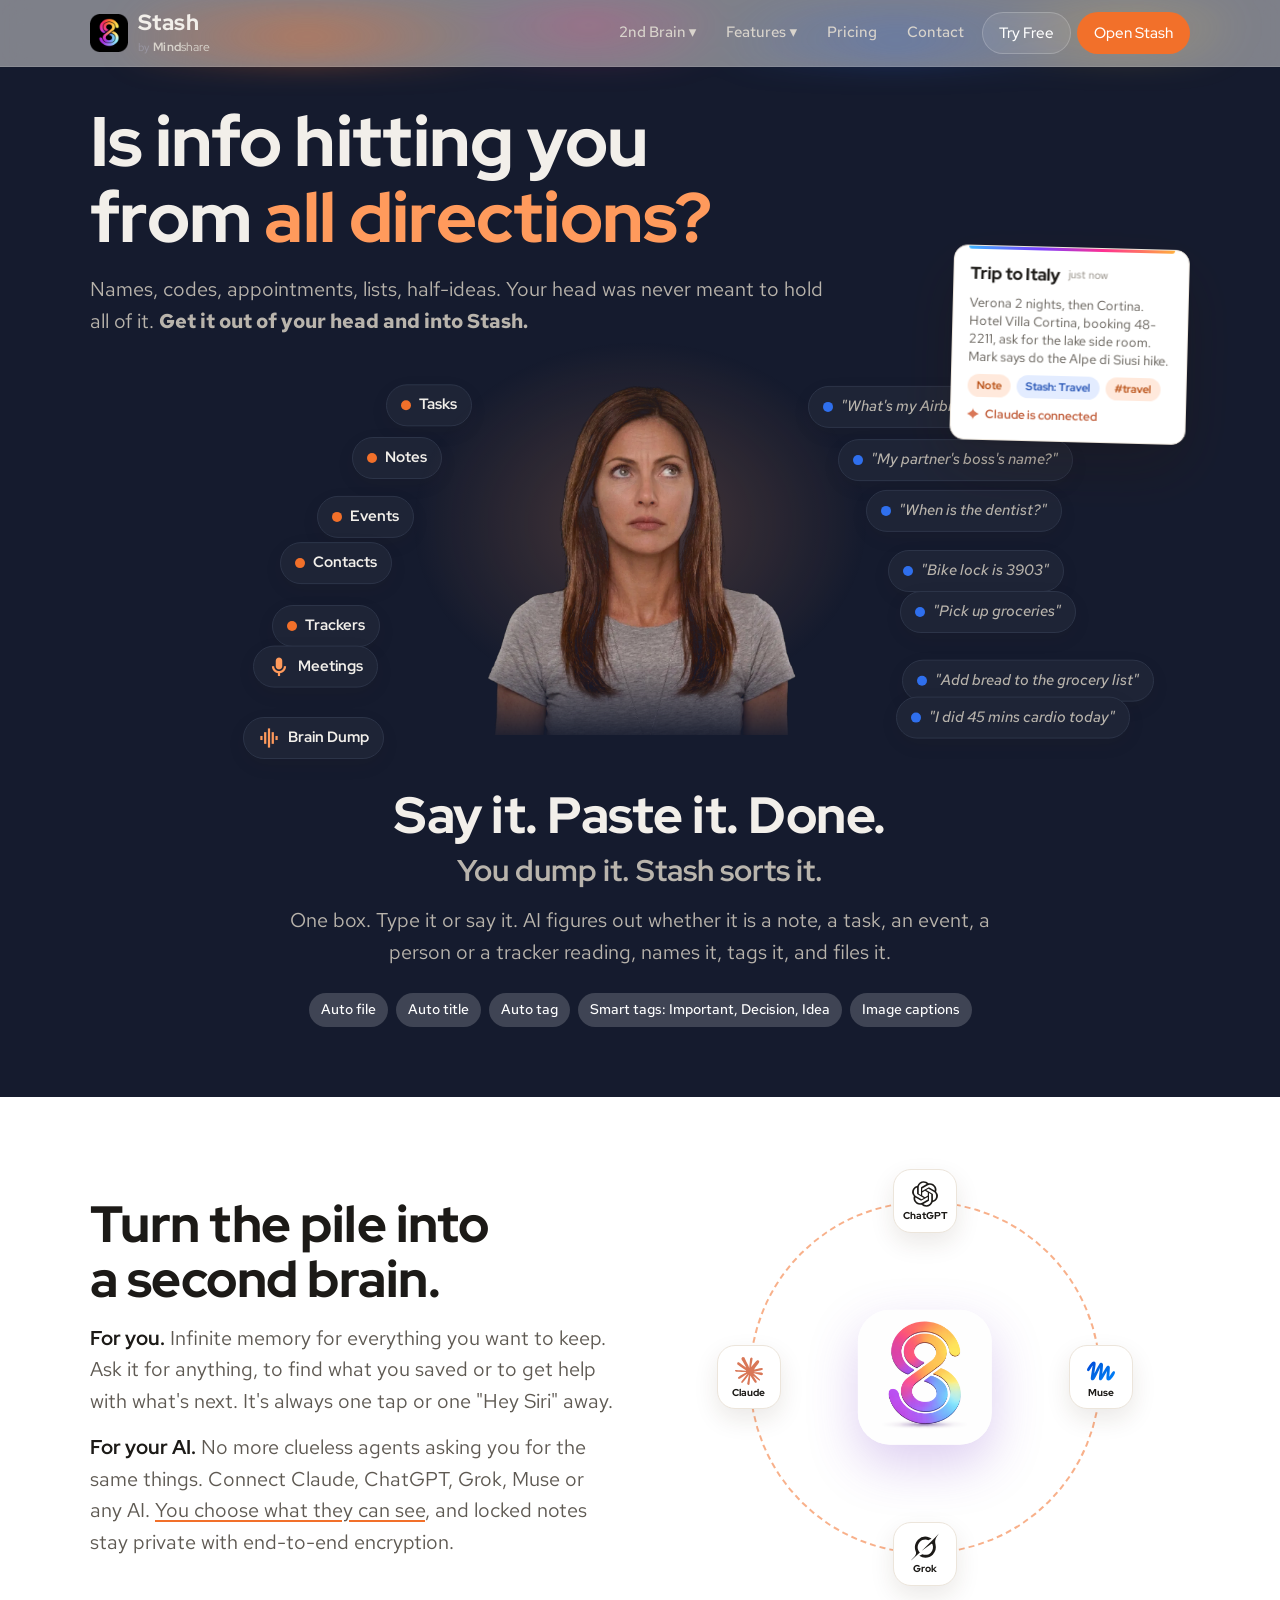
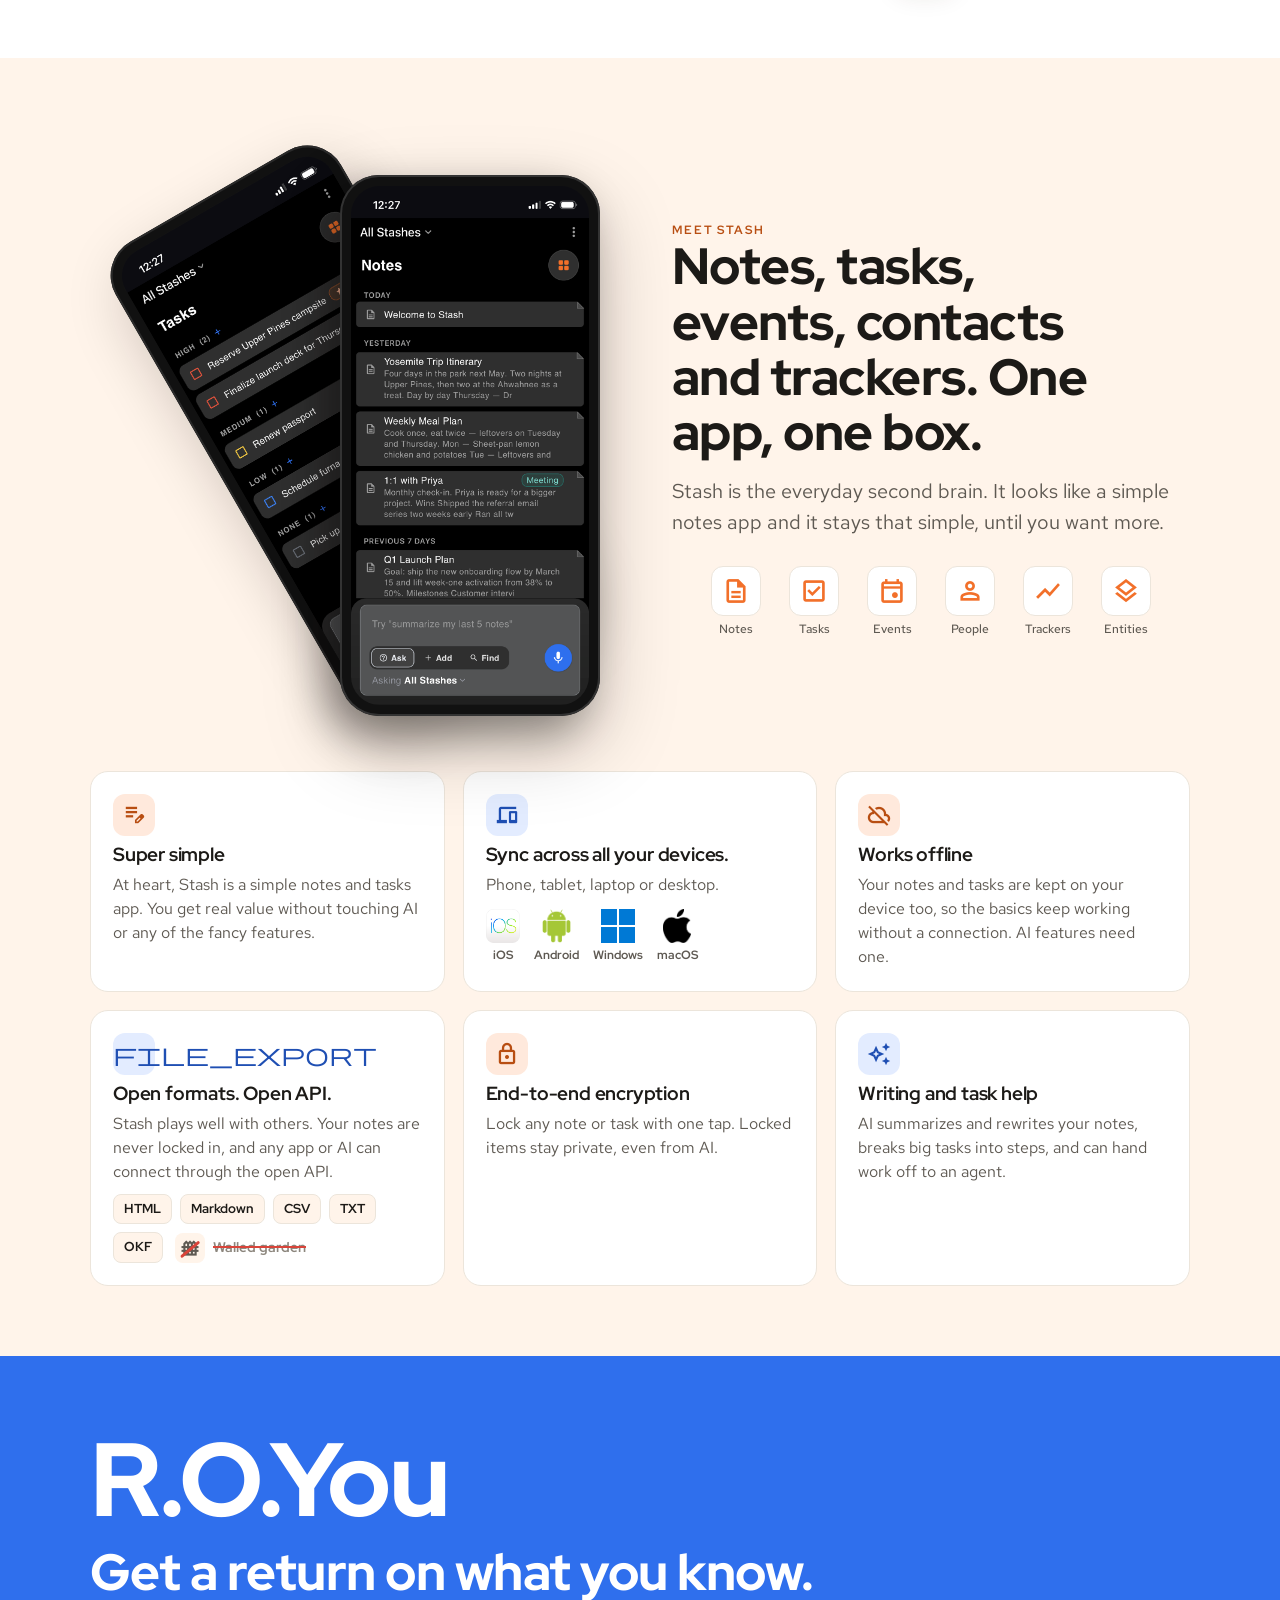
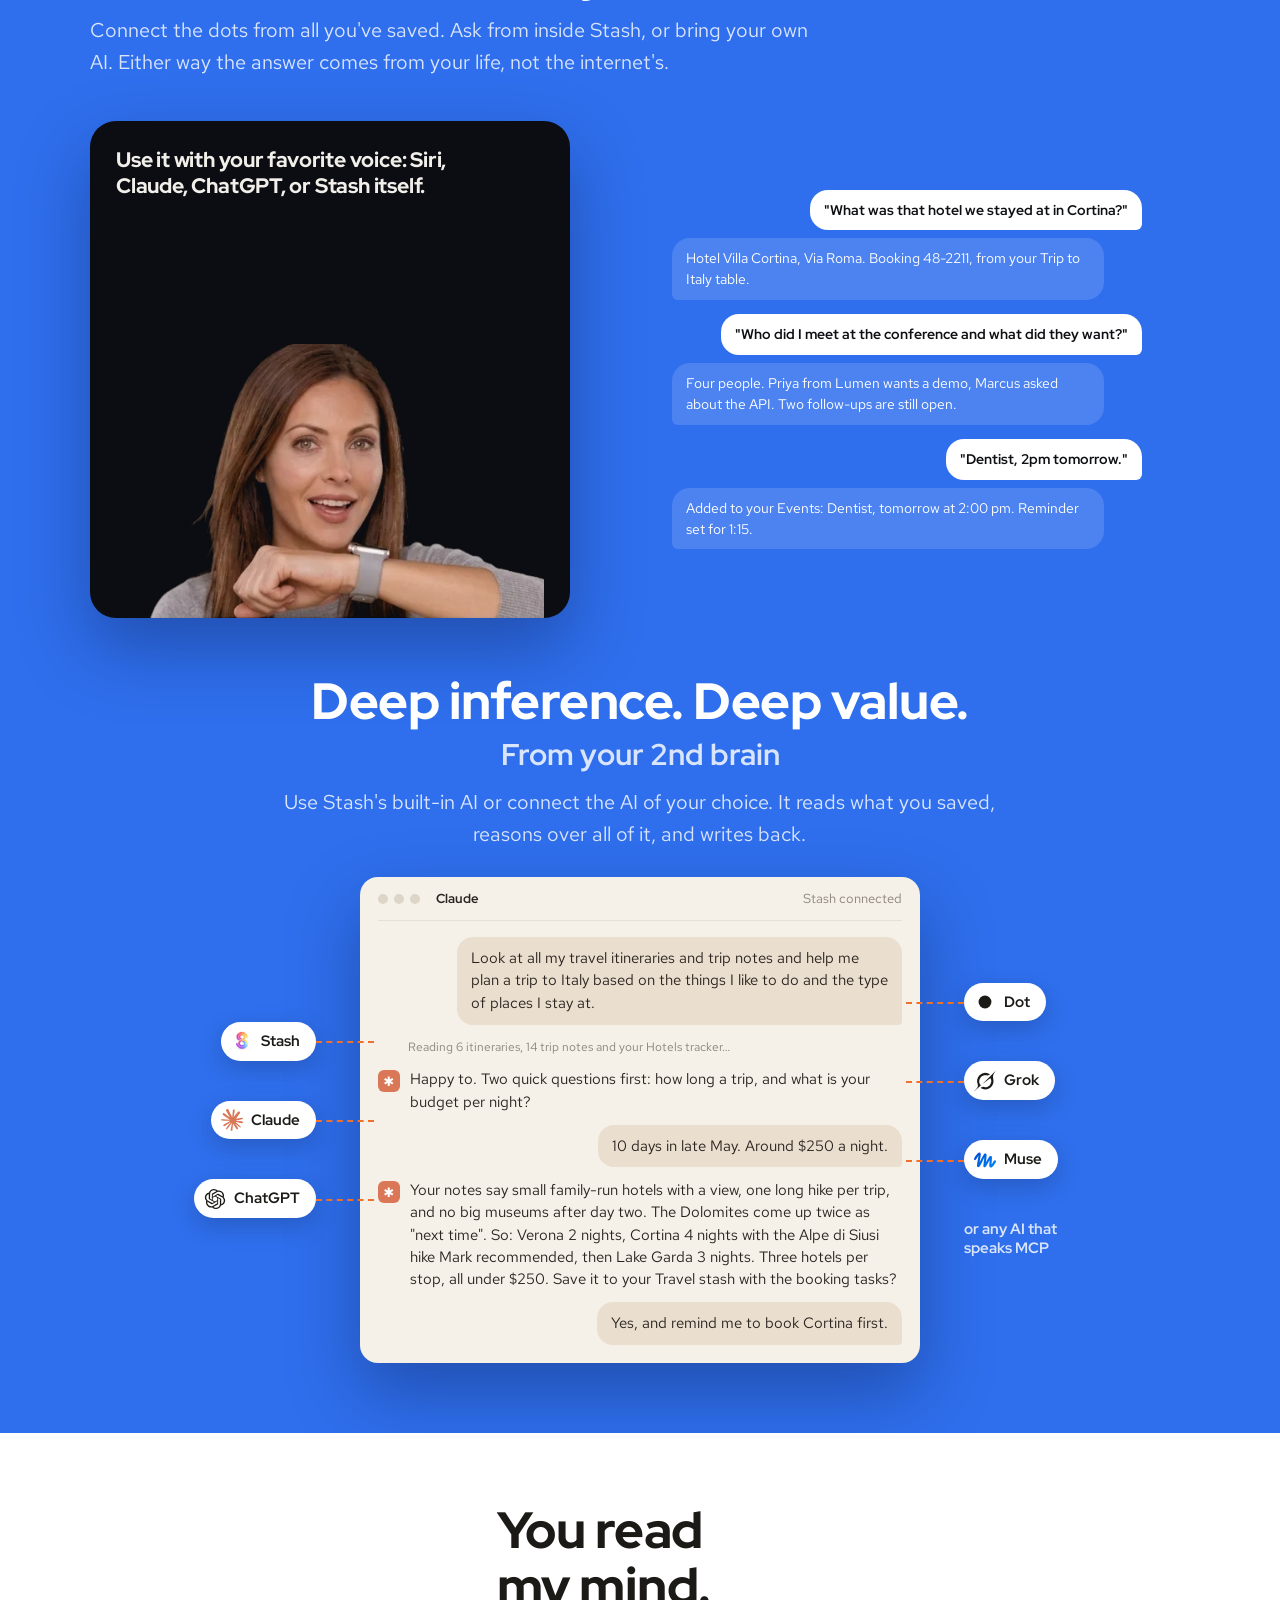
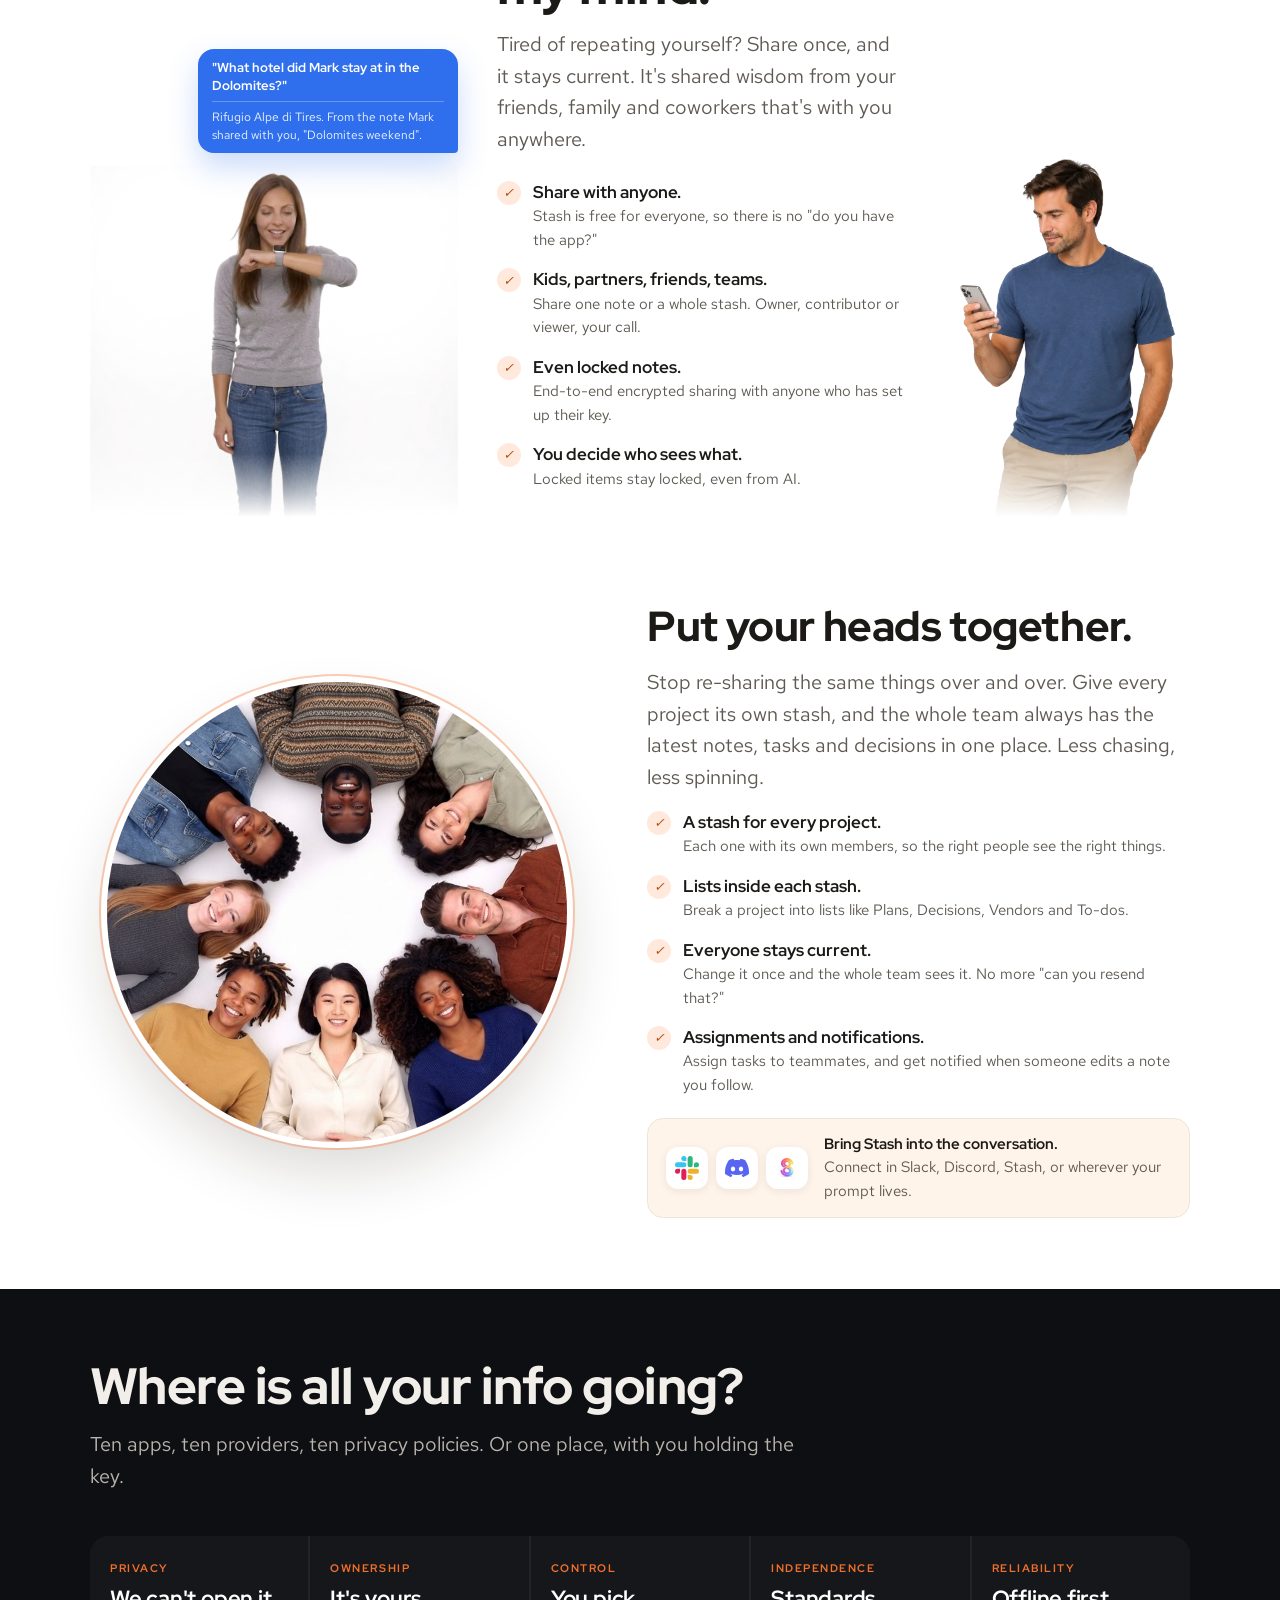
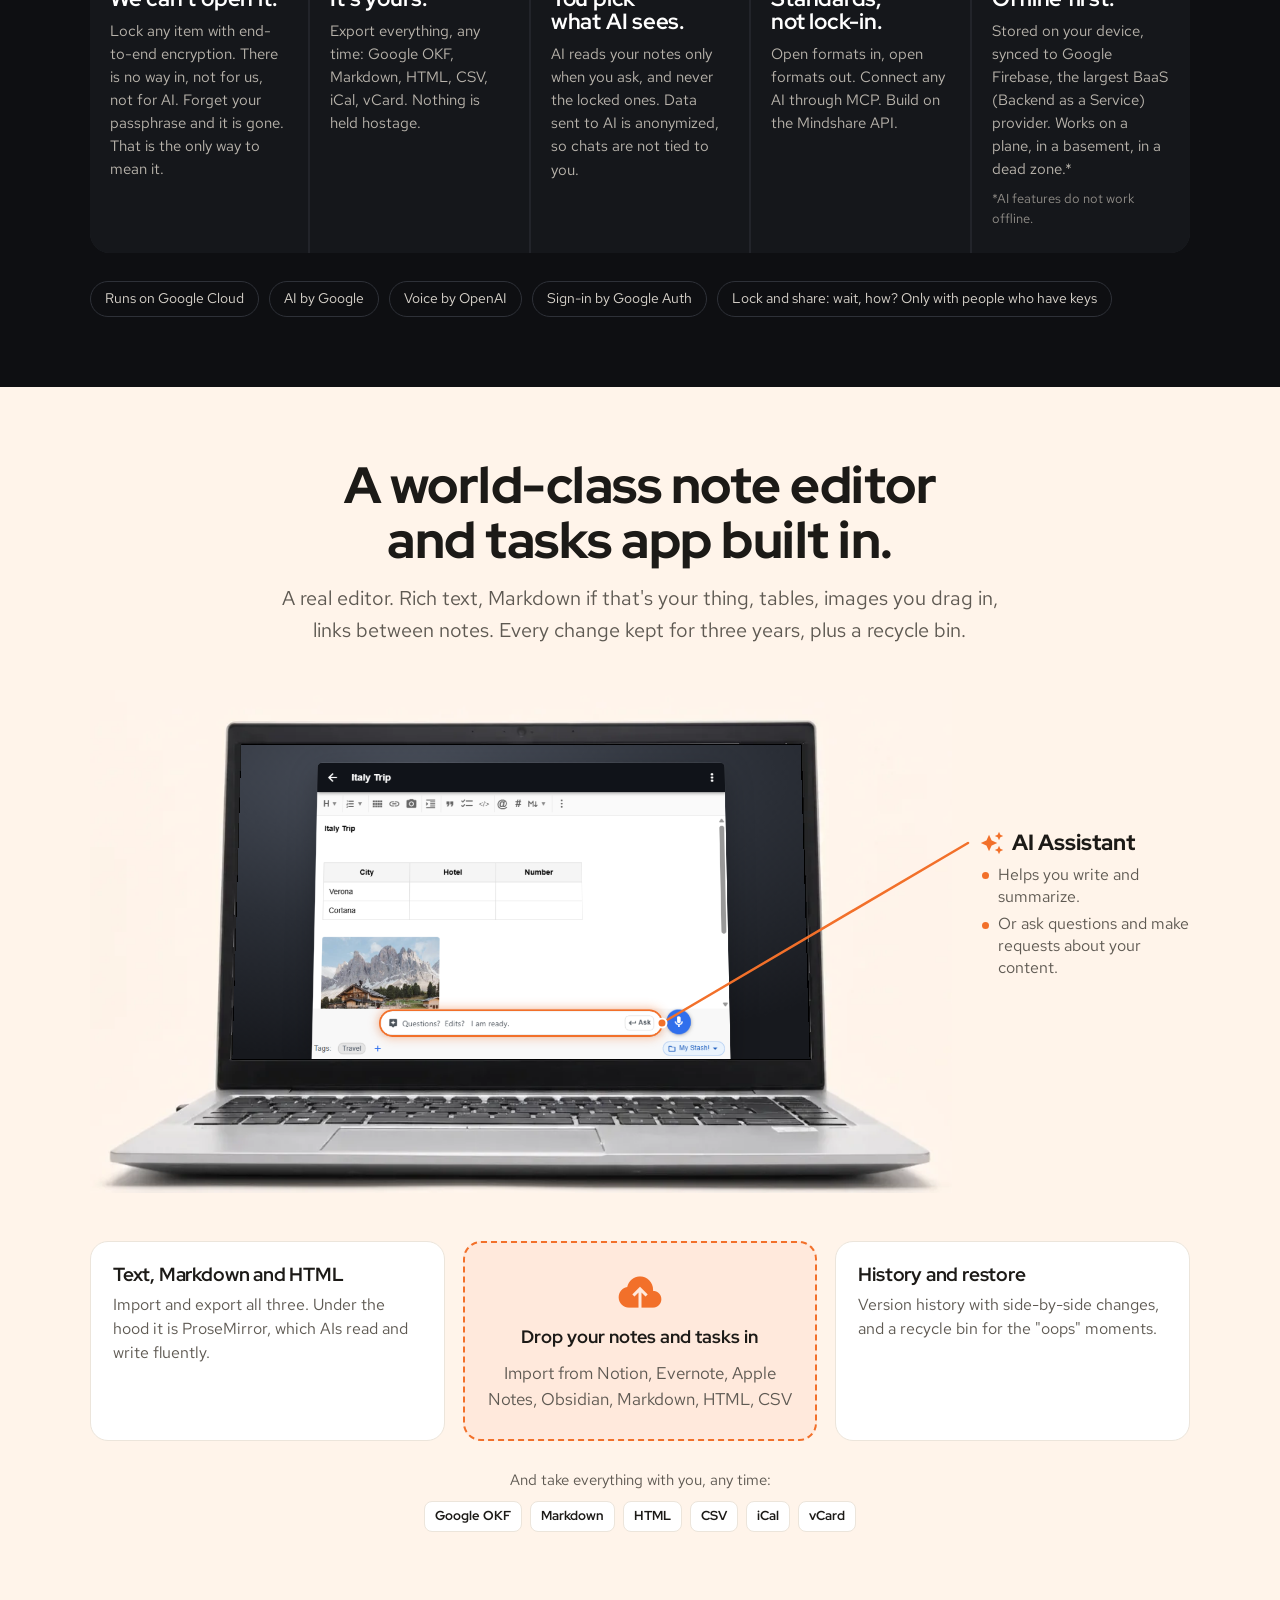
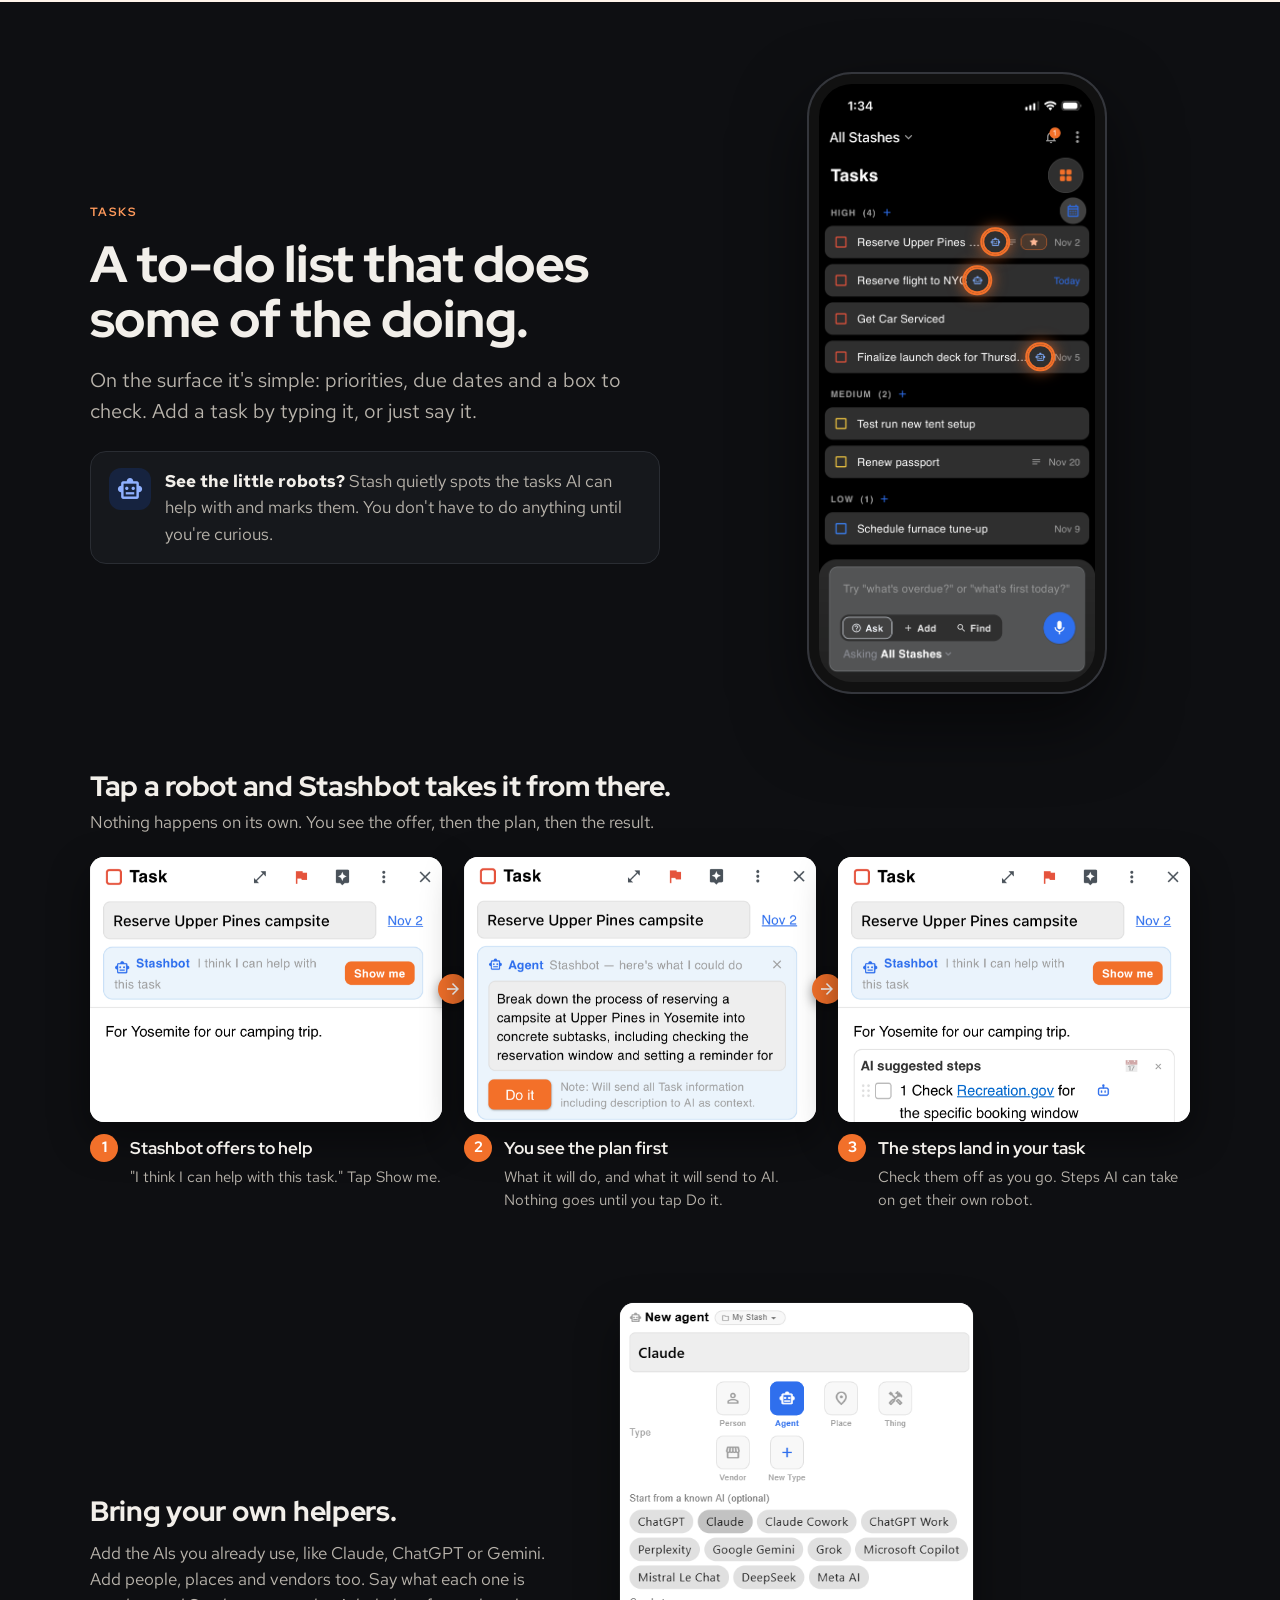
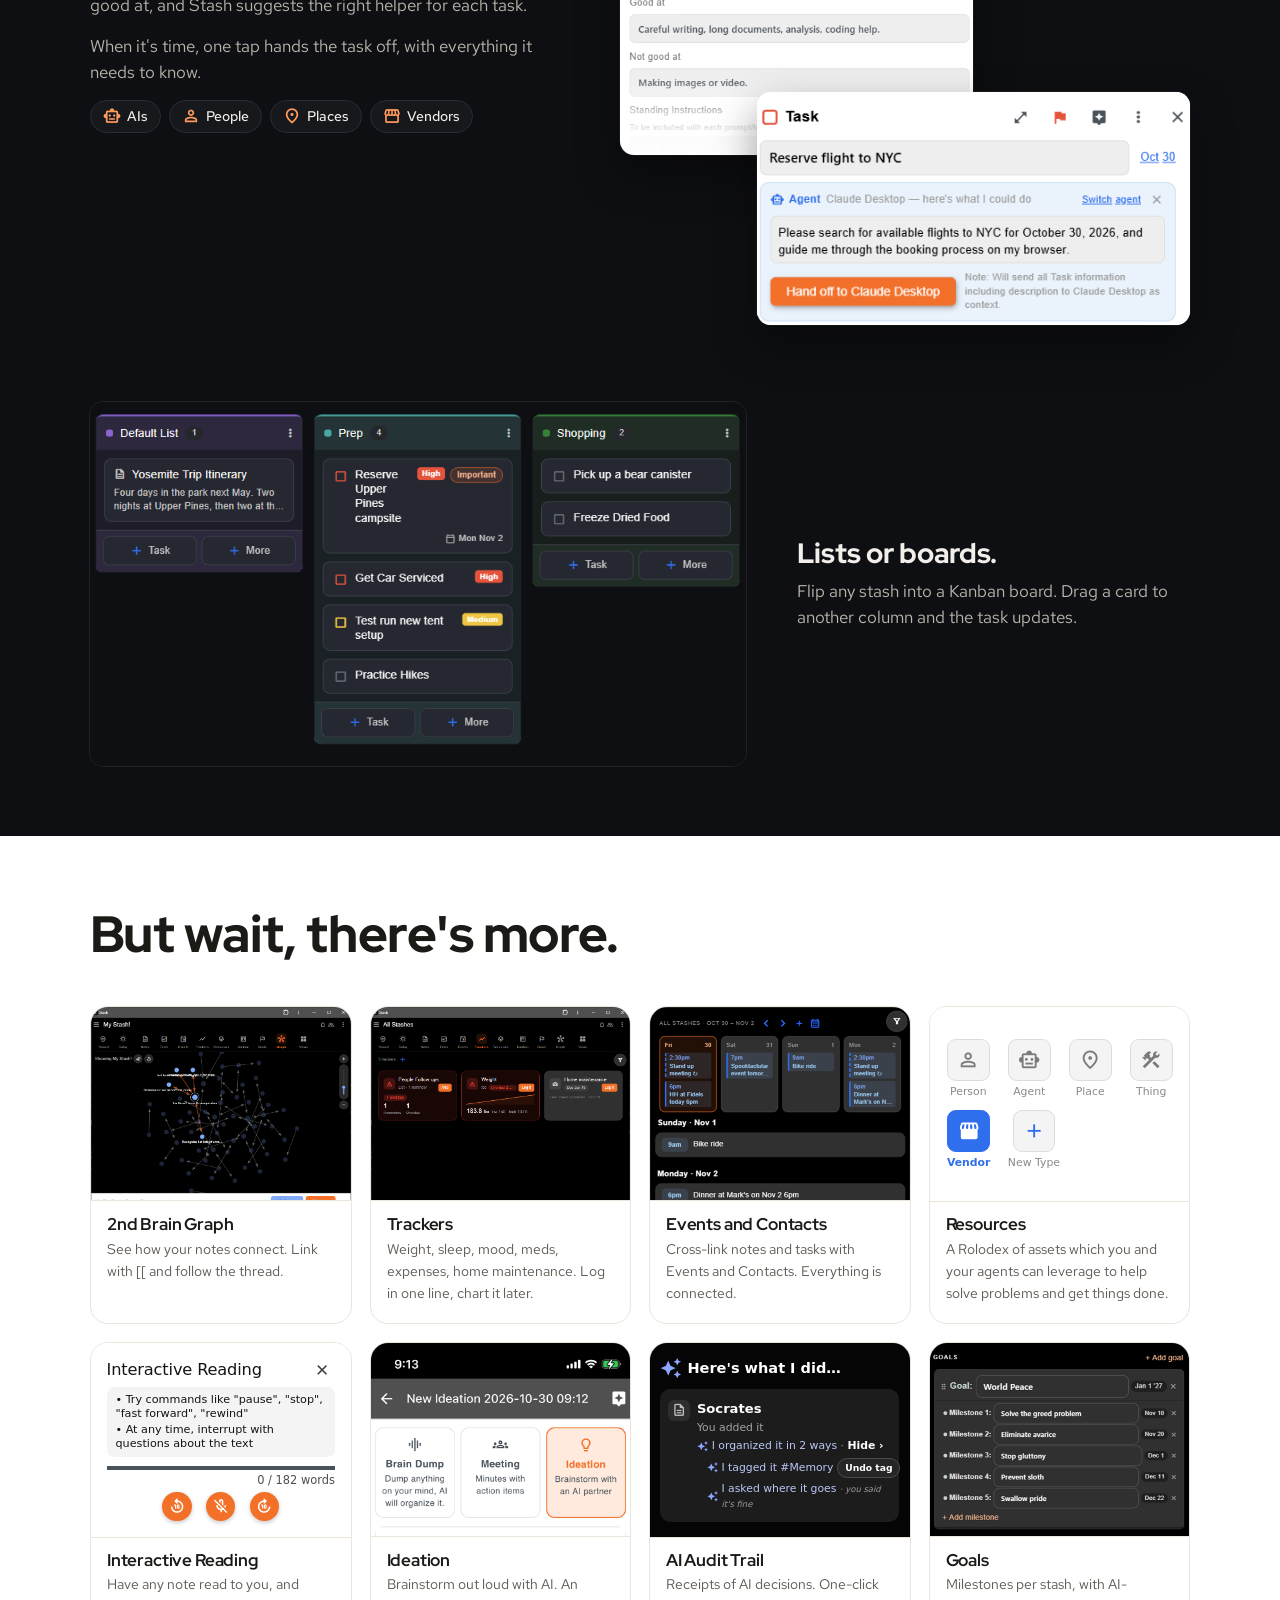
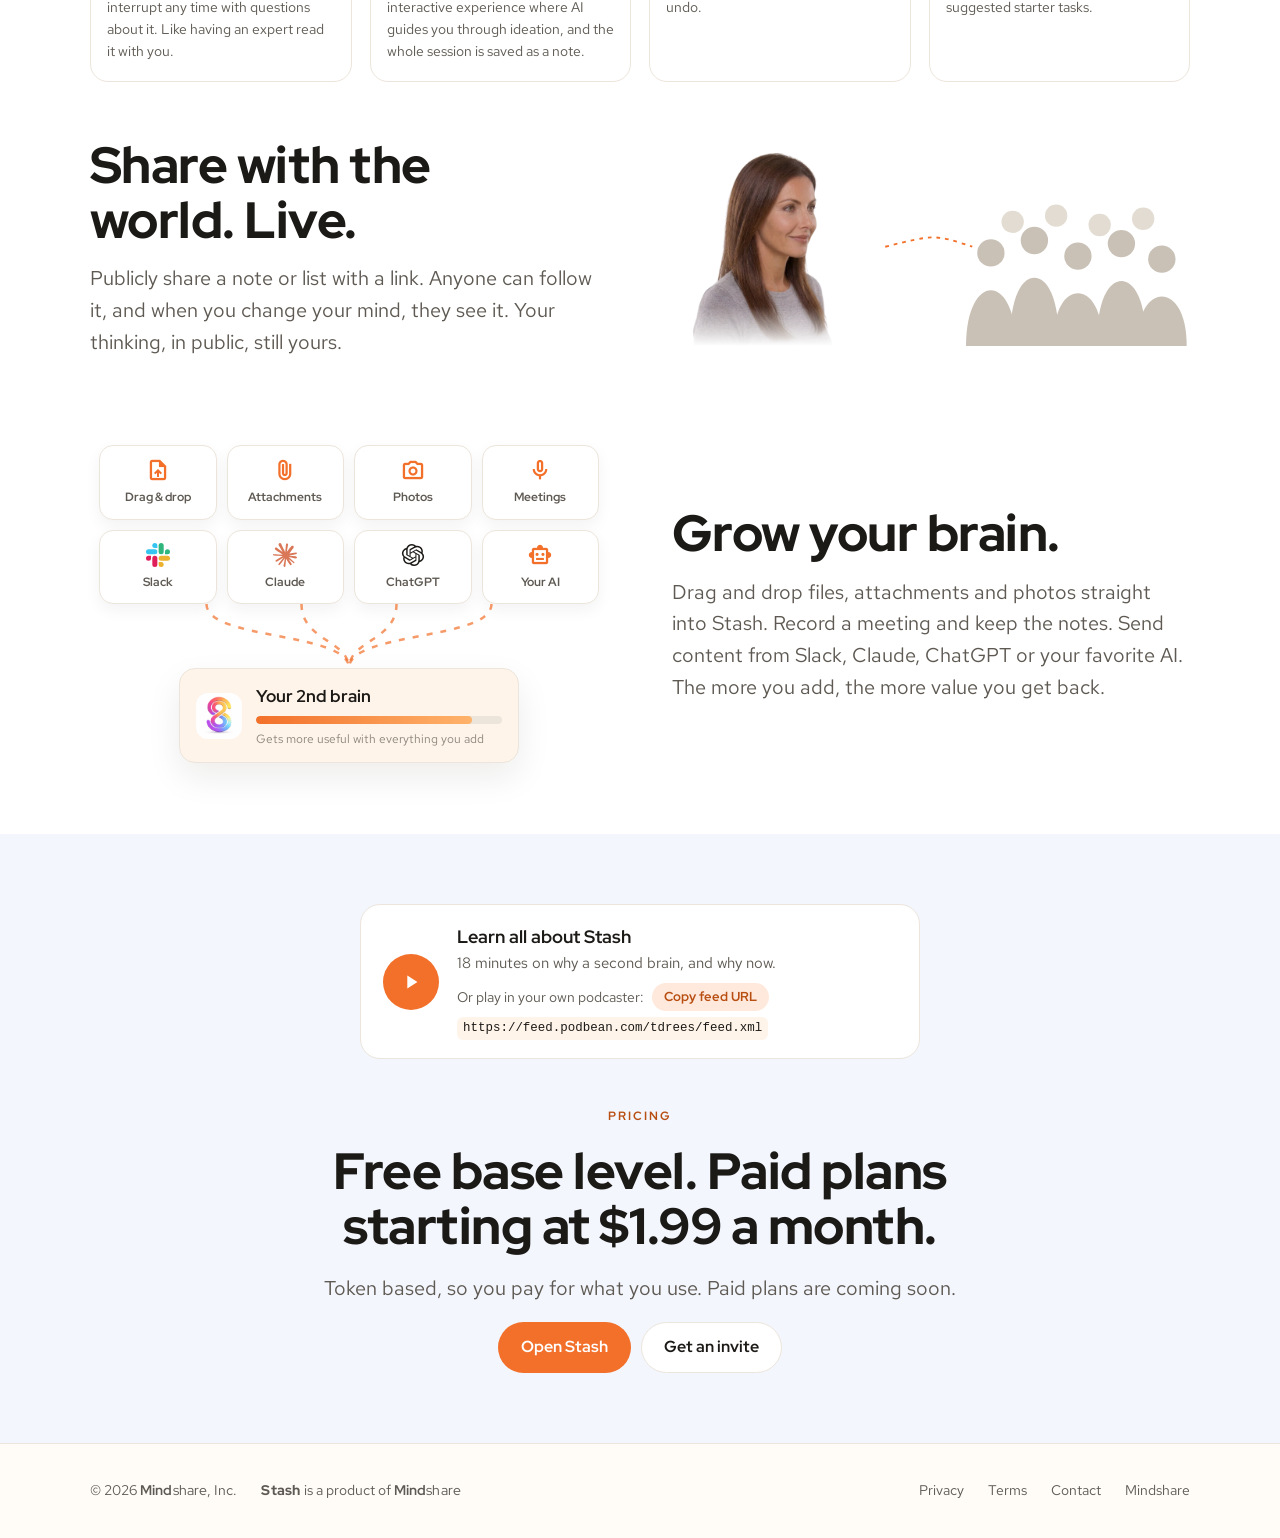
==== commit 5c9654aa: "." ====
--- a/index.html
+++ b/index.html
@@ -6,6 +6,13 @@
   <title>Stash: the everyday second brain</title>
   <meta name="description" content="Notes, tasks, events, contacts and trackers in one app, with AI that helps when you want it. Stash is the everyday second brain.">
   <meta name="theme-color" content="#FFFCF8">
+  <!-- The picture shown when someone shares a link to this page (iMessage, Slack, WhatsApp...).
+       Left relative on purpose so it works on every copy (stash.info, retsyn.ai, retsyn.app). -->
+  <meta property="og:image" content="/img/share-card.png">
+  <meta property="og:image:width" content="1200">
+  <meta property="og:image:height" content="630">
+  <meta property="og:image:alt" content="Stash: the everyday second brain">
+  <meta name="twitter:card" content="summary_large_image">
 
   <!-- Signed in? Skip the website and go straight to the app.
        Runs first, before anything draws. Keep in step with 404.html.
